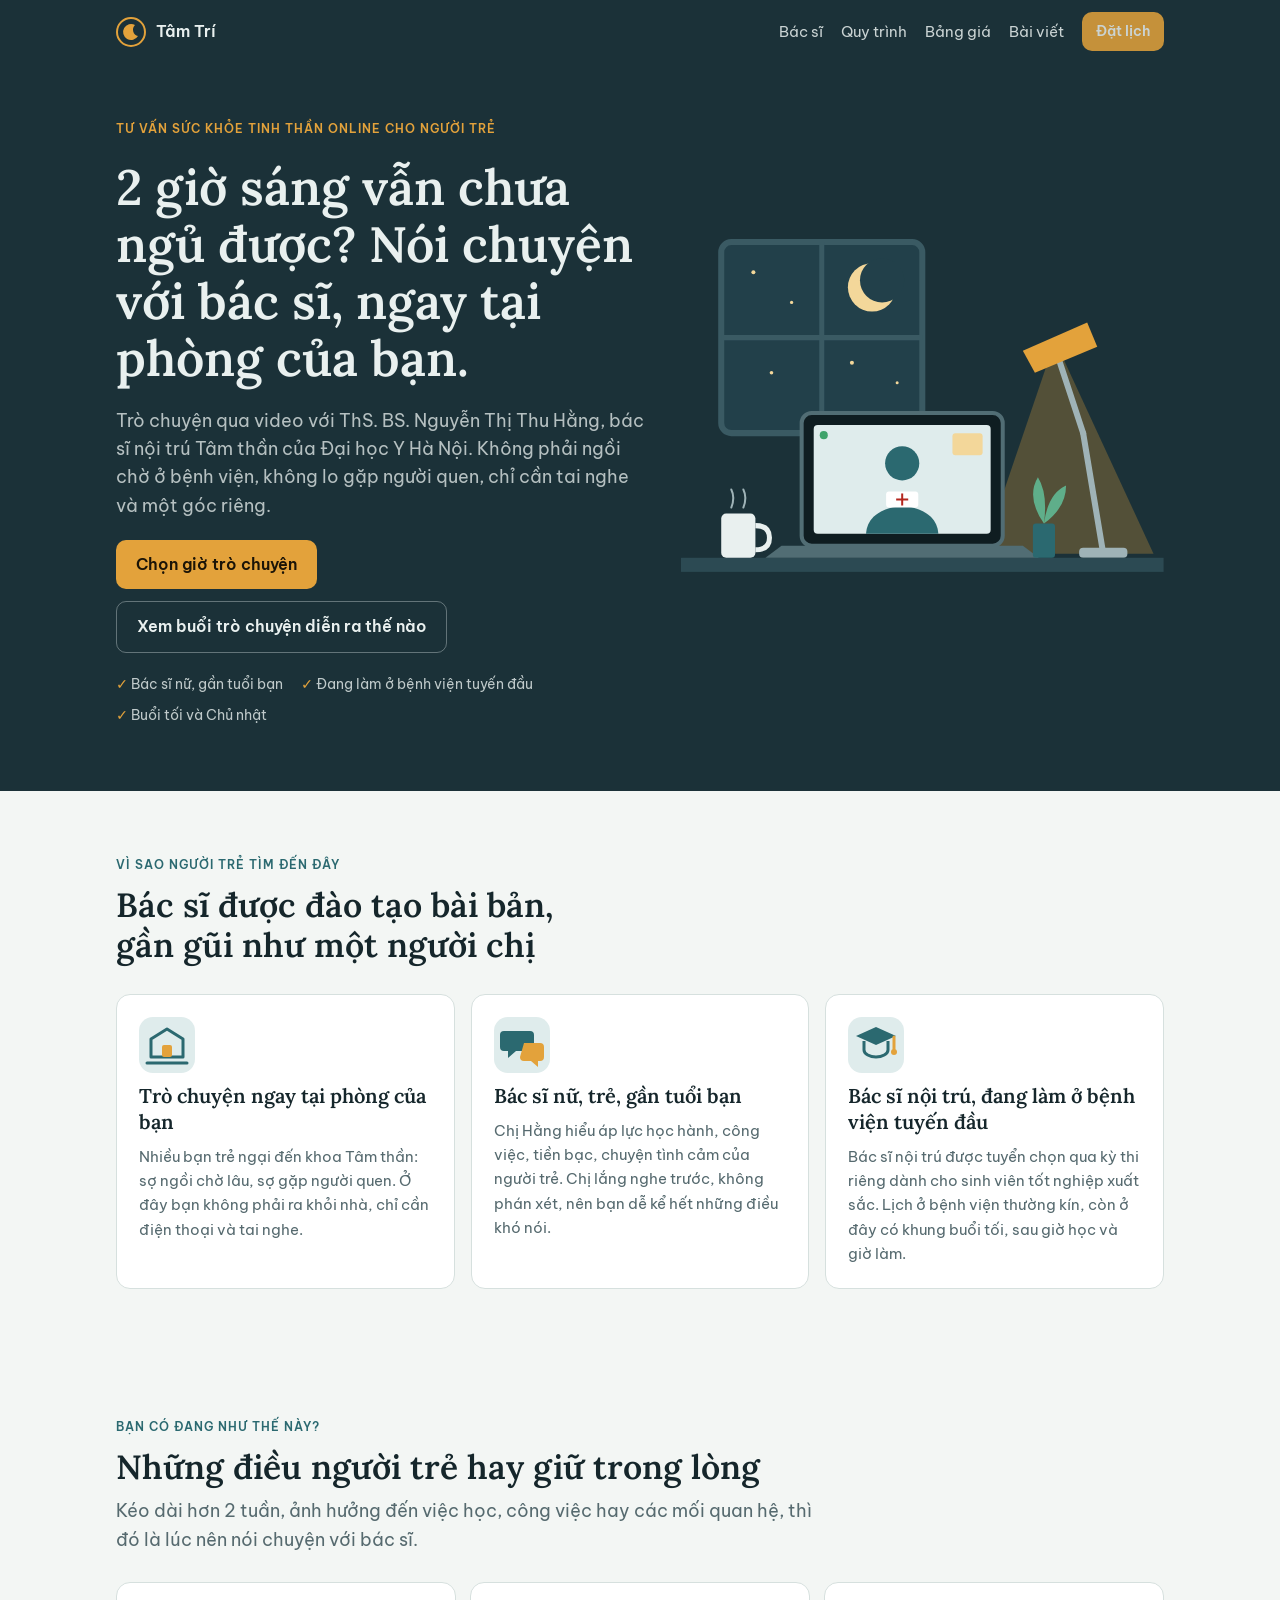
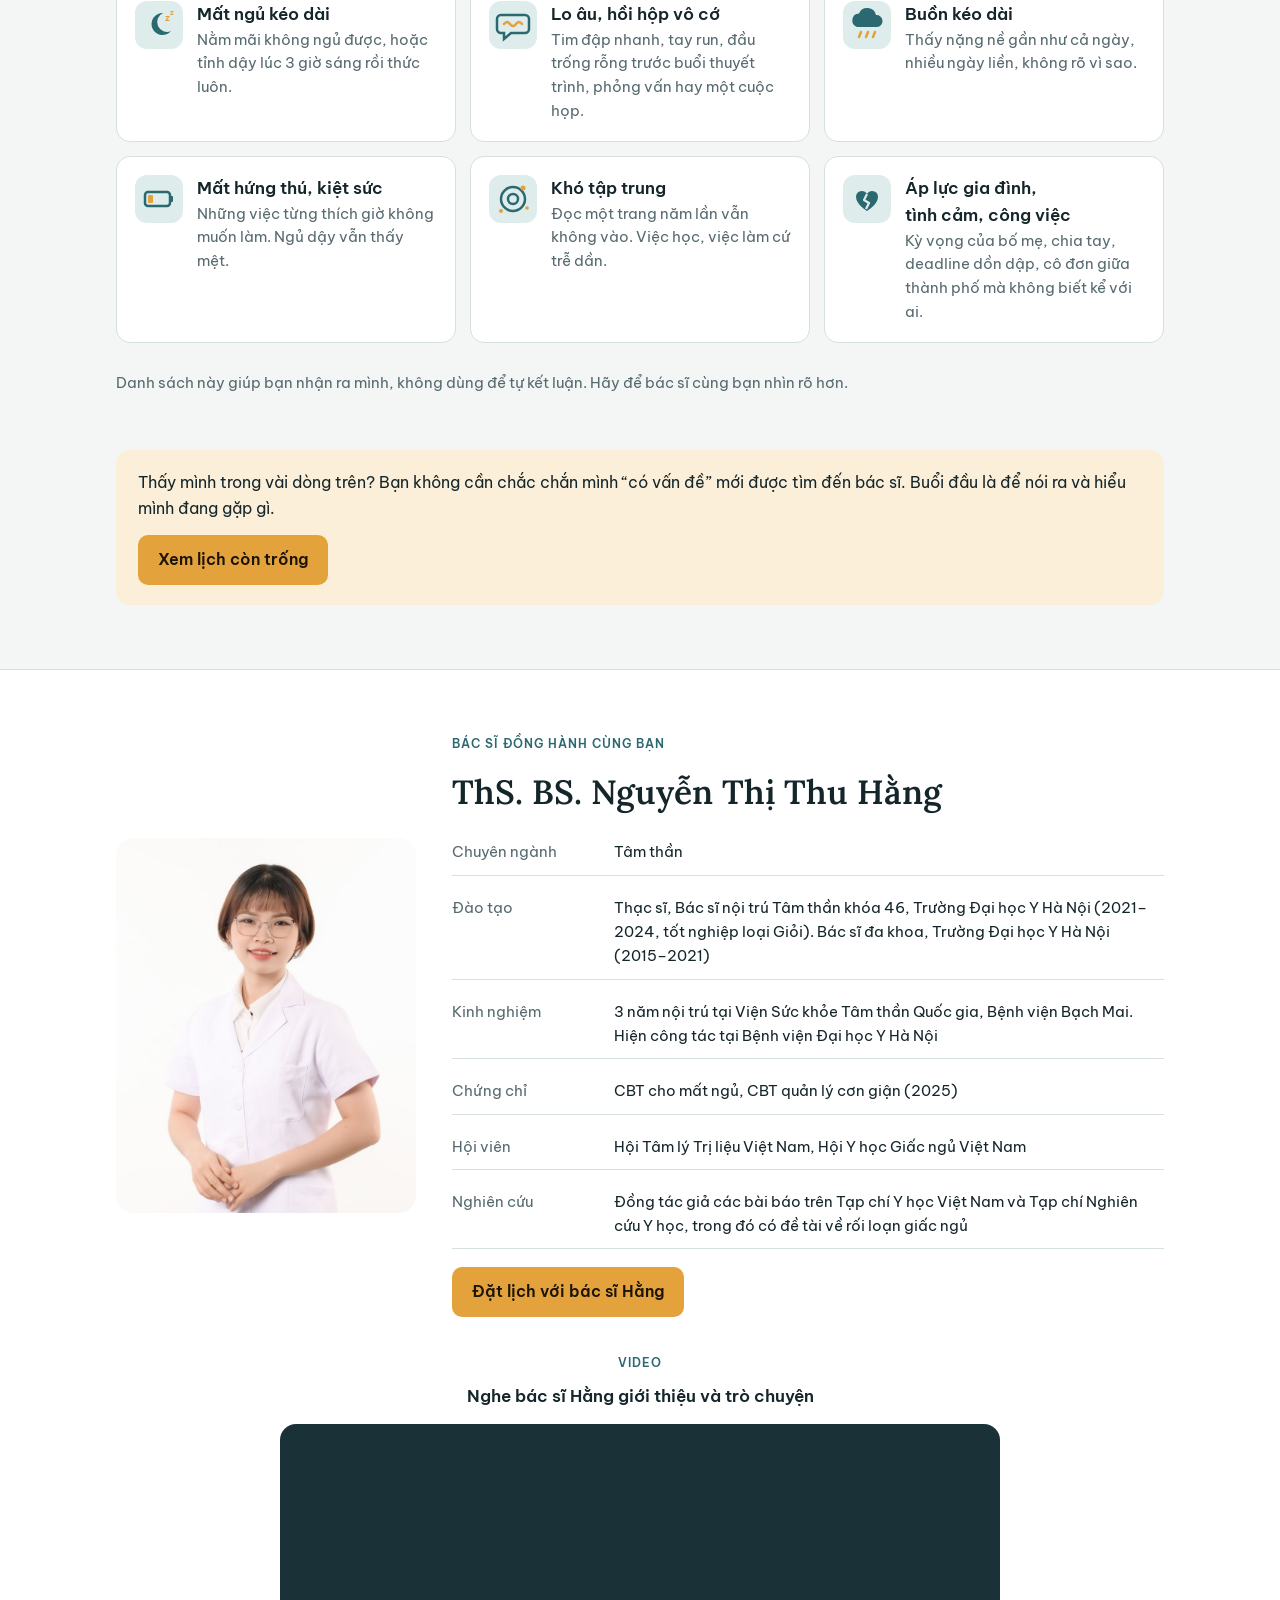
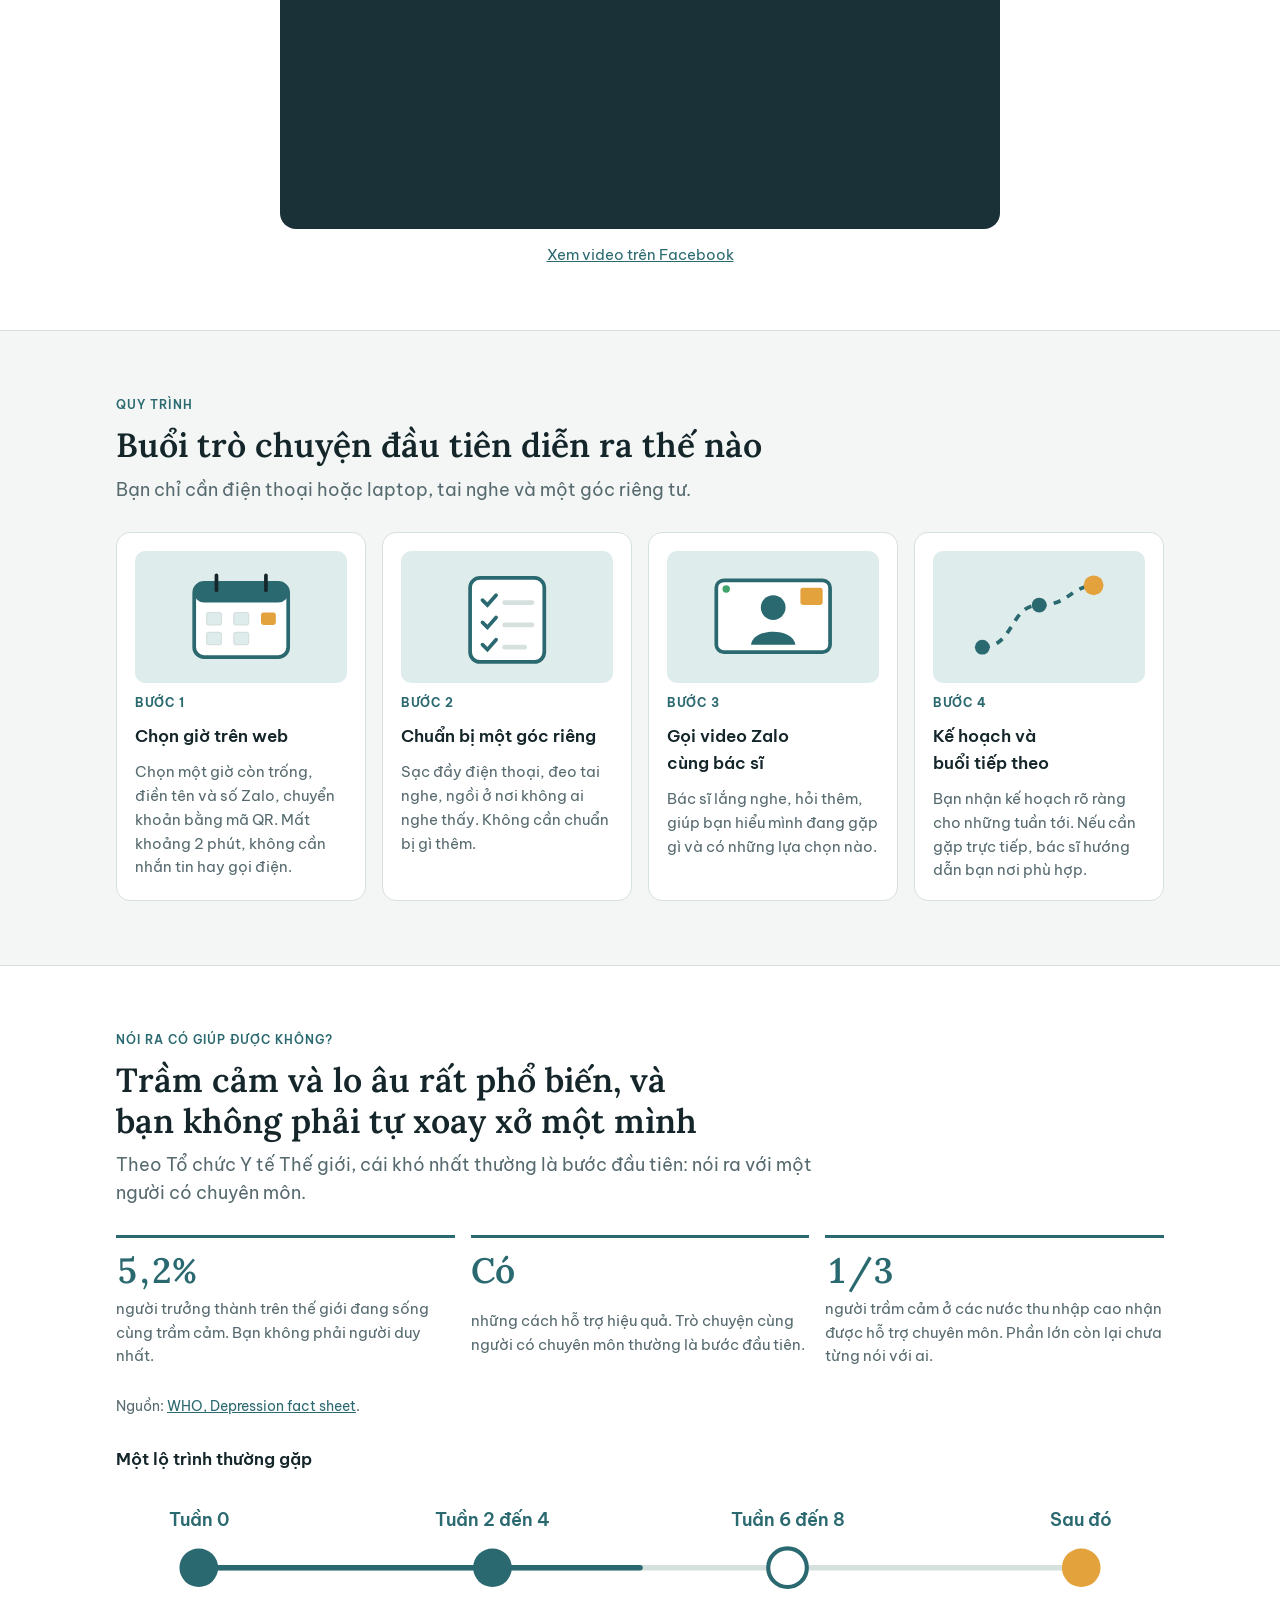
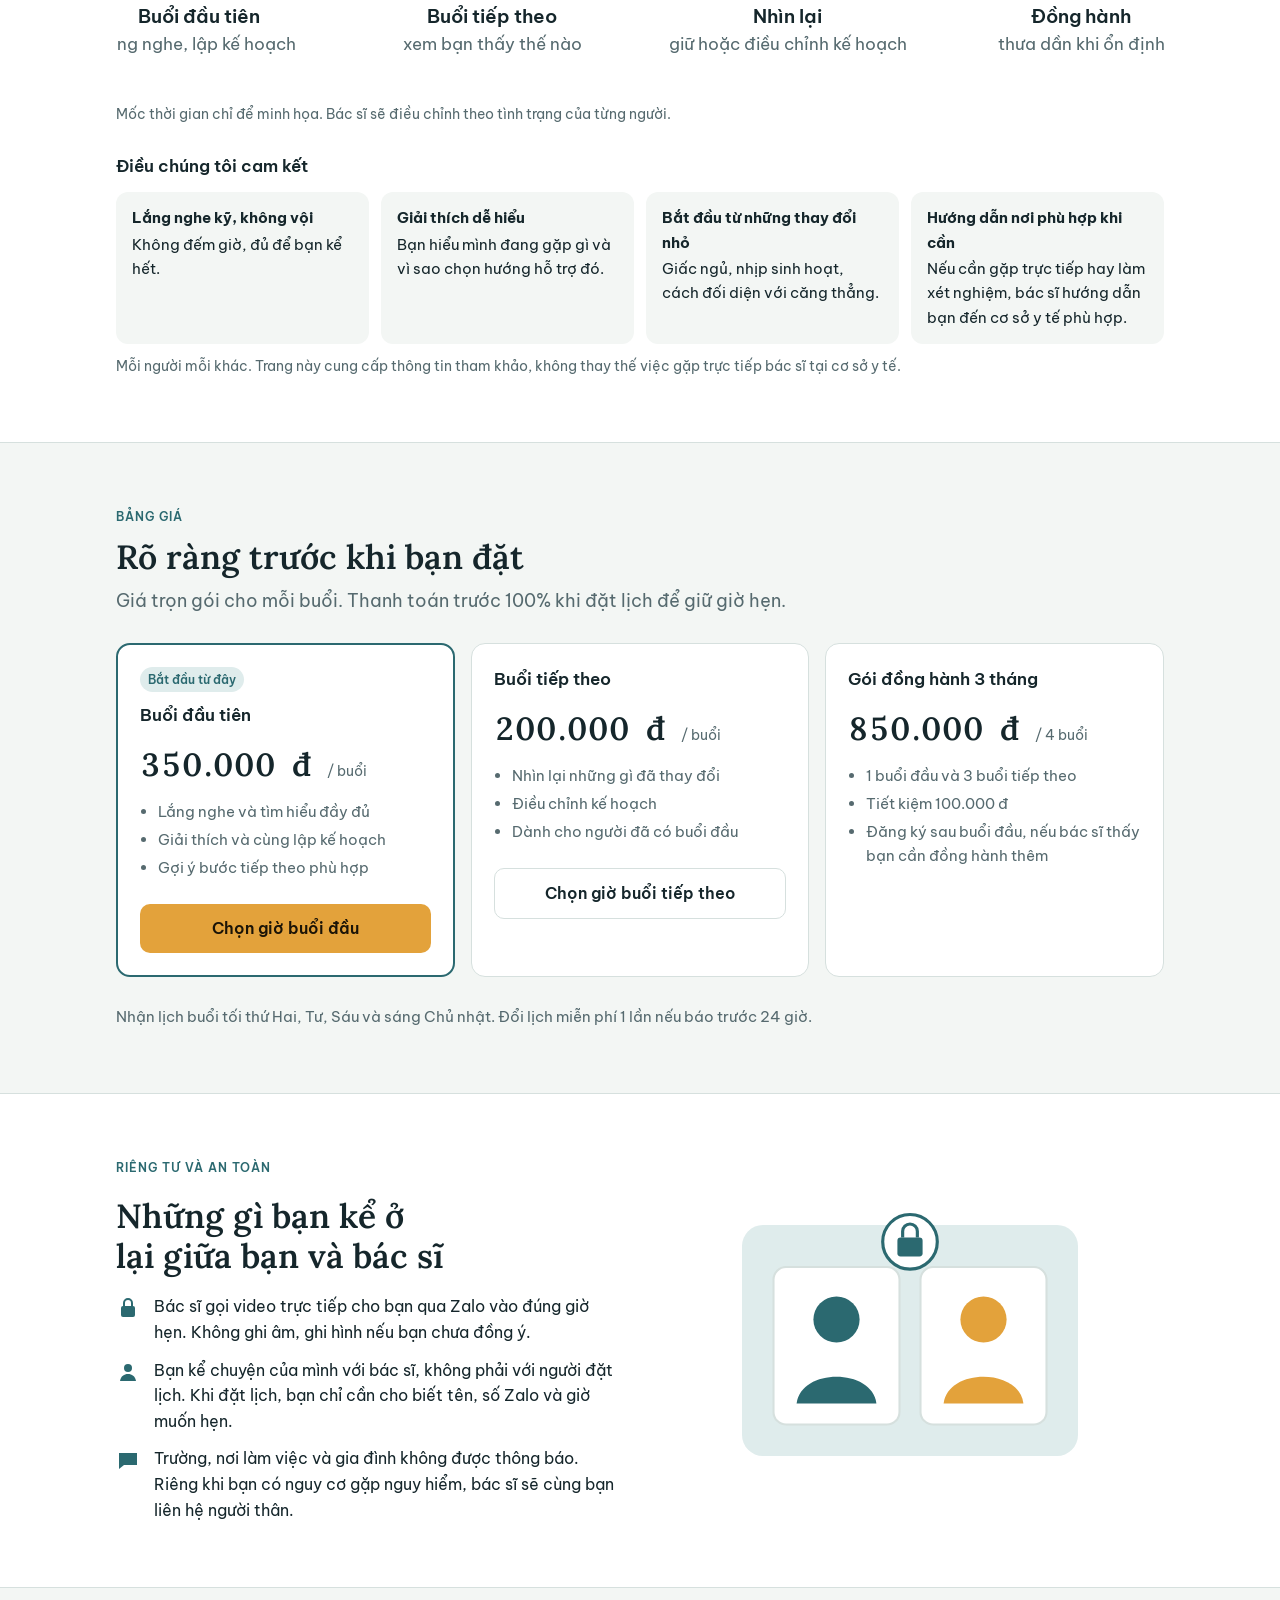
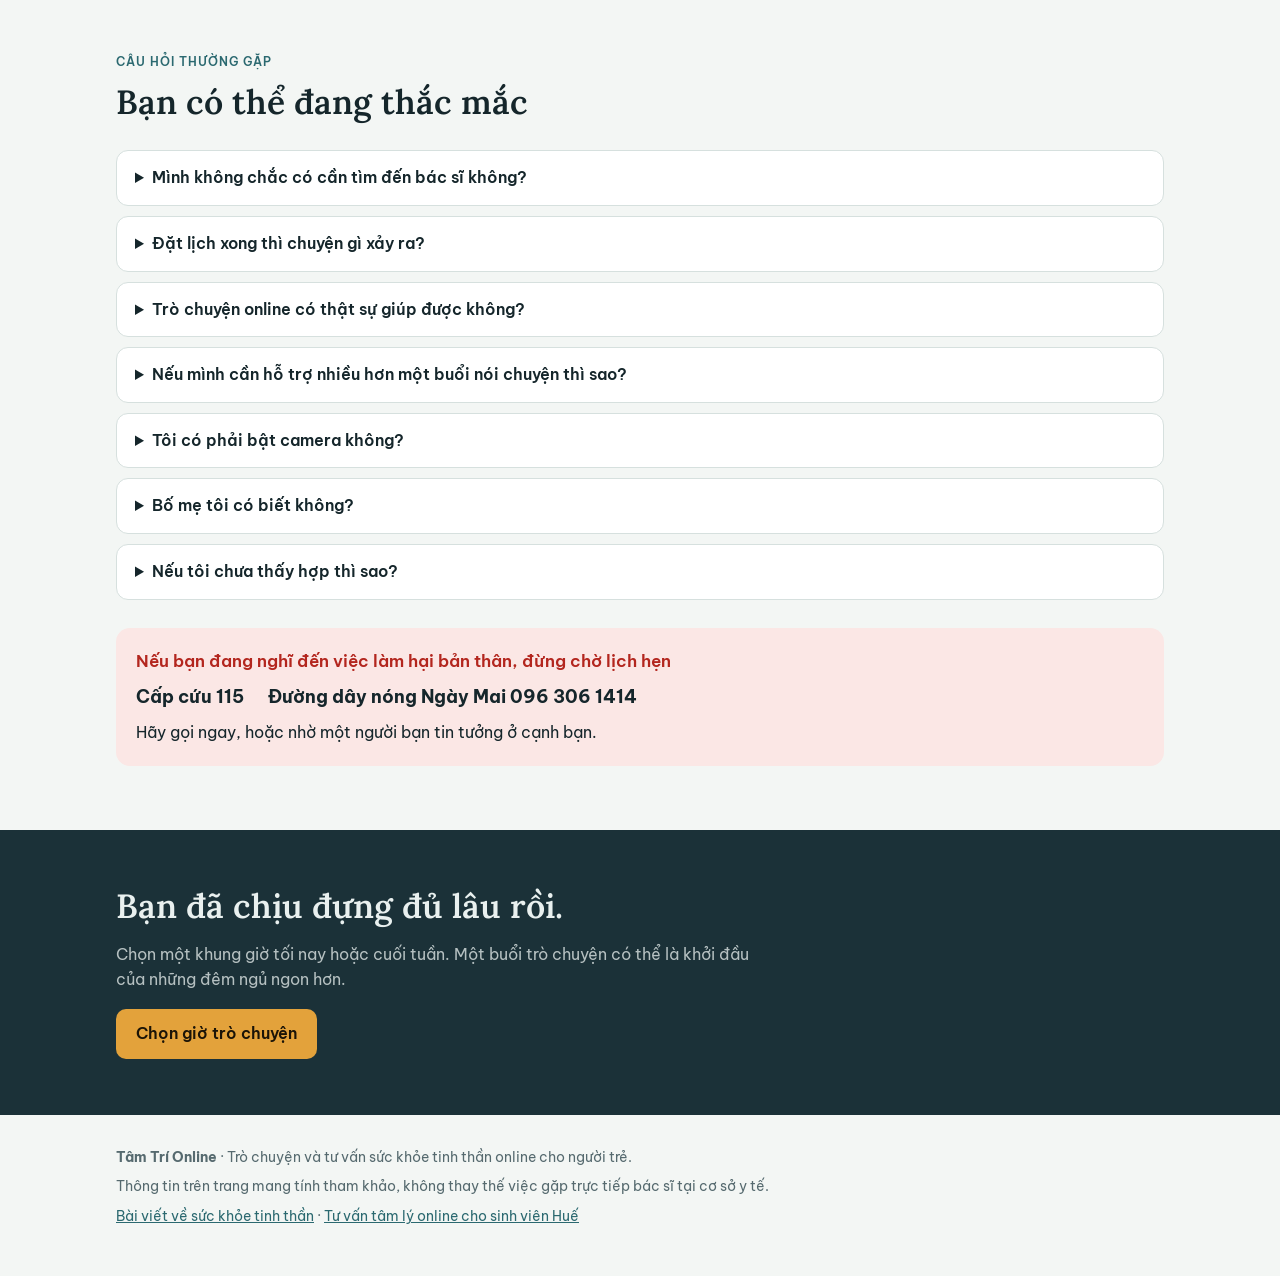
==== index.html @ 8355622d "Đổi tên miền chính sang tamtri.vn Co-Authored-By: Claude Opus 5.5 <noreply@anthropic.com> Claude-Ses" ====
<!doctype html>
<html lang="vi">
<head>
<meta charset="utf-8">
<meta name="viewport" content="width=device-width, initial-scale=1, viewport-fit=cover">
<title>Tâm Trí Online | Tư vấn tâm lý online cùng bác sĩ cho người trẻ</title>
<meta name="description" content="Trò chuyện, nghe tư vấn về sức khỏe tinh thần qua video Zalo cùng ThS. BS. Nguyễn Thị Thu Hằng, bác sĩ nội trú Tâm thần Đại học Y Hà Nội. Riêng tư, tại nhà, dành cho người trẻ.">
<meta property="og:type" content="website">
<meta property="og:title" content="Tâm Trí Online | Trò chuyện cùng bác sĩ về sức khỏe tinh thần">
<meta property="og:description" content="Trò chuyện, nghe tư vấn về sức khỏe tinh thần qua video Zalo cùng ThS. BS. Nguyễn Thị Thu Hằng, bác sĩ nội trú Tâm thần Đại học Y Hà Nội. Riêng tư, tại nhà, dành cho người trẻ.">
<meta property="og:image" content="https://tamtri.vn/bac-si-thu-hang.jpg">
<meta property="og:url" content="https://tamtri.vn/">
<link rel="canonical" href="https://tamtri.vn/">
<meta property="og:locale" content="vi_VN">
<link rel="icon" href="favicon.svg" type="image/svg+xml">
<style>[hidden]{display:none!important} body{margin:0} img{max-width:100%} :root{padding-top:env(safe-area-inset-top,0px);padding-bottom:env(safe-area-inset-bottom,0px)}</style>
<link rel="stylesheet" href="https://fonts.googleapis.com/css2?family=Be+Vietnam+Pro:wght@400;500;600;700&family=Lora:ital,wght@0,500;0,600;1,500&display=swap">
<style>
/* Layout: trang dọc kể chuyện từ "2 giờ sáng vẫn chưa ngủ" đến "buổi trò chuyện đầu tiên"; mỗi phần một nhịp, nút đặt lịch lặp lại ở đầu và cuối */
:root {
  --paper: #f3f6f4;
  --surface: #ffffff;
  --ink: #15262b;
  --muted: #566a6f;
  --line: #d6e0de;
  --teal: #2b6970;
  --teal-soft: #dfecec;
  --lamp: #e3a23b;
  --lamp-soft: #fbefd9;
  --night: #1b3138;
  --night-ink: #e9f0ef;
  --danger: #b3261e;
  --danger-soft: #fbe7e5;
  --font-display: "Lora", Georgia, serif;
  --font-body: "Be Vietnam Pro", system-ui, -apple-system, "Segoe UI", sans-serif;
}
@media (prefers-color-scheme: dark) {
  :root:not([data-theme="light"]) {
    --paper: #0f1a1d; --ink: #e5eded; --muted: #9db0b1; --line: #29393c;
    --teal: #74b8be; --teal-soft: #1c3336; --lamp: #f0b85a; --lamp-soft: #3a2e17;
    --night: #0b1416; --night-ink: #e5eded; --danger: #f08a80; --danger-soft: #3b1f1d;
    --surface: #162427; color-scheme: dark;
  }
}
:root[data-theme="dark"] {
  --paper: #0f1a1d; --surface: #162427; --ink: #e5eded; --muted: #9db0b1; --line: #29393c;
  --teal: #74b8be; --teal-soft: #1c3336; --lamp: #f0b85a; --lamp-soft: #3a2e17;
  --night: #0b1416; --night-ink: #e5eded; --danger: #f08a80; --danger-soft: #3b1f1d;
  color-scheme: dark;
}
* { box-sizing: border-box; }
body { background: var(--paper); color: var(--ink); font-family: var(--font-body); font-size: 16px; line-height: 1.6; }
body::before { content: ""; position: fixed; inset: 0 0 auto; height: env(safe-area-inset-top, 0px); z-index: 10; background: var(--night); }
.wrap { max-width: 1080px; margin: 0 auto; padding-left: max(16px, env(safe-area-inset-left, 0px)); padding-right: max(16px, env(safe-area-inset-right, 0px)); }
h1, h2, h3 { margin: 0; text-wrap: balance; }
h1 { font-family: var(--font-display); font-weight: 600; font-size: clamp(2rem, 5vw, 3.1rem); line-height: 1.15; }
h2 { font-family: var(--font-display); font-weight: 600; font-size: clamp(1.5rem, 3.4vw, 2.1rem); line-height: 1.2; }
h3 { font-size: 1.05rem; font-weight: 600; }
p { margin: 0; }
.lead { font-size: 1.1rem; color: var(--muted); max-width: 60ch; }
.eyebrow { font-size: 0.78rem; font-weight: 600; letter-spacing: 0.08em; text-transform: uppercase; color: var(--teal); }
.ph { background: var(--lamp-soft); color: var(--ink); padding: 0 5px; border-radius: 4px; border: 1px dashed var(--lamp); }
.num { font-variant-numeric: tabular-nums; }
a { color: var(--teal); }
:focus-visible { outline: 2px solid var(--lamp); outline-offset: 3px; }

.demo { background: var(--lamp-soft); font-size: 0.82rem; }
.demo .wrap { padding-block: 6px; }

.nav { background: var(--night); color: var(--night-ink); position: sticky; top: env(safe-area-inset-top, 0px); z-index: 5; }
.nav .wrap { display: flex; align-items: center; justify-content: space-between; gap: 12px; padding-block: 12px; }
.brand { display: flex; align-items: center; gap: 10px; font-weight: 600; }
.brand svg { flex: none; }
.nav-links { display: flex; gap: 18px; align-items: center; font-size: 0.92rem; }
.nav-links a { color: var(--night-ink); text-decoration: none; opacity: 0.85; }
@media (max-width: 760px) { .nav-links .hide-sm { display: none; } }

.btn { display: inline-flex; align-items: center; gap: 8px; background: var(--lamp); color: #1b1407; font-weight: 600; text-decoration: none; padding: 12px 20px; border-radius: 10px; border: 0; font-size: 1rem; }
.btn.small { padding: 8px 14px; font-size: 0.9rem; }
.nudge { margin-top: 28px; padding: 20px 22px; border-radius: 14px; background: var(--lamp-soft); display: grid; gap: 14px; justify-items: start; }
.nudge p { margin: 0; color: var(--ink); }
.next-slot { margin: 0; font-weight: 600; color: var(--teal); }
.price .btn { margin-top: 14px; justify-content: center; width: 100%; }
.stickybar { position: fixed; left: 0; right: 0; bottom: 0; z-index: 30; display: none; align-items: center; justify-content: space-between; gap: 12px; padding: 10px max(16px, env(safe-area-inset-left)) calc(10px + env(safe-area-inset-bottom)); background: var(--night); color: var(--night-ink); box-shadow: 0 -4px 16px rgb(0 0 0 / .18); }
.stickybar div { display: grid; font-size: .85rem; line-height: 1.3; min-width: 0; }
.stickybar b { font-size: .95rem; }
@media (max-width: 760px) { .stickybar.show { display: flex; } }
.btn.line { background: transparent; color: var(--ink); border: 1px solid var(--line); }
.btn:hover { filter: brightness(1.05); }

.hero { background: var(--night); color: var(--night-ink); overflow: hidden; }
.hero .wrap { display: grid; grid-template-columns: 1.05fr 0.95fr; gap: 32px; align-items: center; padding-block: 56px 64px; }
.hero .lead { color: color-mix(in srgb, var(--night-ink) 75%, transparent); }
.hero .eyebrow { color: var(--lamp); }
.hero-copy { display: grid; gap: 20px; min-width: 0; }
.hero-meta { display: flex; flex-wrap: wrap; gap: 8px 18px; font-size: 0.9rem; color: color-mix(in srgb, var(--night-ink) 80%, transparent); }
.hero-meta span::before { content: "✓ "; color: var(--lamp); }
.hero-art { min-width: 0; }
.hero-art svg { width: 100%; height: auto; display: block; }
@media (max-width: 820px) { .hero .wrap { grid-template-columns: 1fr; padding-block: 36px 40px; } .hero-art { max-width: 440px; } }


.why { display: grid; grid-template-columns: repeat(3, 1fr); gap: 16px; }
@media (max-width: 820px) { .why { grid-template-columns: 1fr; } }
.why-card { background: var(--surface); border: 1px solid var(--line); border-radius: 14px; padding: 22px; display: grid; gap: 10px; align-content: start; }
.why-card svg { width: 56px; height: 56px; }
.why-card p { color: var(--muted); font-size: 0.95rem; }
.why-card .k { font-family: var(--font-display); font-size: 1.25rem; font-weight: 600; line-height: 1.3; }
section.block { padding-block: 64px; }
section.block > .wrap { display: grid; gap: 28px; }
.head { display: grid; gap: 10px; max-width: 720px; }

.signs { display: grid; grid-template-columns: repeat(auto-fit, minmax(290px, 1fr)); gap: 14px; }
.sign { background: var(--surface); border: 1px solid var(--line); border-radius: 14px; padding: 18px; display: grid; grid-template-columns: 48px 1fr; gap: 14px; align-items: start; }
.sign p { color: var(--muted); font-size: 0.93rem; }
.sign svg { width: 48px; height: 48px; }
.note { font-size: 0.92rem; color: var(--muted); }

.doctor { display: grid; grid-template-columns: 300px 1fr; gap: 36px; align-items: center; }
@media (max-width: 760px) { .doctor { grid-template-columns: 1fr; } }
.portrait { background: var(--teal-soft); border-radius: 18px; aspect-ratio: 4 / 5; max-width: 100%; overflow: hidden; }
.portrait svg { width: 86%; height: auto; }
.portrait .tag { position: absolute; top: 14px; left: 14px; font-size: 0.75rem; background: var(--surface); padding: 4px 8px; border-radius: 6px; color: var(--muted); }
.intro-video { display: grid; gap: 14px; justify-items: center; text-align: center; margin-top: 8px; }
.intro-video .head { justify-items: center; }
.reel { width: 100%; max-width: 720px; aspect-ratio: 16 / 9; border-radius: 16px; overflow: hidden; background: var(--night); }
.reel iframe { width: 100%; height: 100%; border: 0; display: block; }
.creds { display: grid; gap: 10px; margin: 0; padding: 0; list-style: none; }
.creds li { display: grid; grid-template-columns: 150px 1fr; gap: 12px; padding-block: 10px; border-bottom: 1px solid var(--line); font-size: 0.95rem; }
.creds li span:first-child { color: var(--muted); }
@media (max-width: 480px) { .creds li { grid-template-columns: 1fr; gap: 2px; } }
blockquote { margin: 0; font-family: var(--font-display); font-style: italic; font-size: 1.2rem; line-height: 1.5; border-left: 3px solid var(--lamp); padding-left: 16px; }

.steps { display: grid; grid-template-columns: repeat(4, 1fr); gap: 16px; counter-reset: s; }
@media (max-width: 900px) { .steps { grid-template-columns: repeat(2, 1fr); } }
@media (max-width: 520px) { .steps { grid-template-columns: 1fr; } }
.step { background: var(--surface); border: 1px solid var(--line); border-radius: 14px; padding: 18px; display: grid; gap: 10px; align-content: start; }
.step .art { background: var(--teal-soft); border-radius: 10px; aspect-ratio: 16 / 10; display: grid; place-items: center; }
.step .art svg { width: 70%; height: auto; }
.step .n { font-size: 0.78rem; font-weight: 700; color: var(--teal); letter-spacing: 0.06em; }
.step p { color: var(--muted); font-size: 0.93rem; }

.evidence { background: var(--surface); border-block: 1px solid var(--line); }
.stats { display: grid; grid-template-columns: repeat(3, 1fr); gap: 16px; }
@media (max-width: 760px) { .stats { grid-template-columns: 1fr; } }
.stat { border-top: 3px solid var(--teal); padding-top: 14px; display: grid; gap: 6px; }
.stat b { font-family: var(--font-display); font-size: 2.2rem; font-weight: 600; line-height: 1.1; color: var(--teal); }
.stat p { color: var(--muted); font-size: 0.93rem; }
.journey { overflow-x: auto; }
.journey svg { min-width: 640px; width: 100%; height: auto; display: block; }
.promise { display: grid; grid-template-columns: repeat(auto-fit, minmax(220px, 1fr)); gap: 12px; margin: 0; padding: 0; list-style: none; }
.promise li { background: var(--paper); border-radius: 12px; padding: 14px 16px; font-size: 0.95rem; }
.promise li b { display: block; margin-bottom: 2px; }
.disclaimer { font-size: 0.85rem; color: var(--muted); }

.prices { display: grid; grid-template-columns: repeat(3, 1fr); gap: 16px; }
@media (max-width: 820px) { .prices { grid-template-columns: 1fr; } }
.price { background: var(--surface); border: 1px solid var(--line); border-radius: 14px; padding: 22px; display: grid; gap: 10px; align-content: start; }
.price.main { border: 2px solid var(--teal); }
.price .amt { font-family: var(--font-display); font-size: 2rem; font-weight: 600; font-variant-numeric: tabular-nums; }
.price .amt small { font-family: var(--font-body); font-size: 0.9rem; color: var(--muted); font-weight: 400; }
.price ul { margin: 0; padding-left: 18px; color: var(--muted); font-size: 0.93rem; display: grid; gap: 4px; }
.badge { justify-self: start; font-size: 0.75rem; font-weight: 600; background: var(--teal-soft); color: var(--teal); padding: 3px 8px; border-radius: 999px; }

.privacy { display: grid; grid-template-columns: 1fr 1fr; gap: 32px; align-items: center; }
@media (max-width: 760px) { .privacy { grid-template-columns: 1fr; } }
.privacy ul { margin: 0; padding: 0; list-style: none; display: grid; gap: 12px; }
.privacy li { display: grid; grid-template-columns: 28px 1fr; gap: 10px; }
.privacy li svg { width: 24px; height: 24px; margin-top: 2px; }
.privacy .art svg { width: 100%; max-width: 420px; height: auto; display: block; margin-inline: auto; }

details { background: var(--surface); border: 1px solid var(--line); border-radius: 12px; padding: 14px 18px; }
details + details { margin-top: 10px; }
summary { cursor: pointer; font-weight: 600; }
details p { margin-top: 8px; color: var(--muted); }

.sos { background: var(--danger-soft); border-radius: 14px; padding: 20px; display: grid; gap: 8px; }
.sos h3 { color: var(--danger); }
.sos .lines { display: flex; flex-wrap: wrap; gap: 8px 24px; font-size: 1.15rem; font-weight: 700; font-variant-numeric: tabular-nums; }
.sos .lines span { user-select: all; }

.cta { background: var(--night); color: var(--night-ink); }
.cta .wrap { padding-block: 56px; display: grid; gap: 16px; justify-items: start; }
.cta p { color: color-mix(in srgb, var(--night-ink) 75%, transparent); max-width: 60ch; }

footer { padding-block: 32px 48px; font-size: 0.85rem; color: var(--muted); }
footer .wrap { display: grid; gap: 8px; }
@media (prefers-reduced-motion: no-preference) {
  .glow { animation: glow 5s ease-in-out infinite; transform-origin: center; }
  @keyframes glow { 50% { opacity: 0.55; } }
}
.copy { border: 1px solid var(--line); background: var(--paper); color: var(--ink); border-radius: 8px; padding: 8px 14px; font: inherit; font-size: 0.9rem; cursor: pointer; }
</style>

</head>
<body>
<nav class="nav" aria-label="Điều hướng">
  <div class="wrap">
    <div class="brand">
      <svg width="30" height="30" viewBox="0 0 30 30" aria-hidden="true"><circle cx="15" cy="15" r="14" fill="none" stroke="var(--lamp)" stroke-width="2"/><path d="M19 8a8 8 0 1 0 3 11 6.5 6.5 0 0 1-3-11z" fill="var(--lamp)"/></svg>
      Tâm Trí
    </div>
    <div class="nav-links">
      <a class="hide-sm" href="#bac-si">Bác sĩ</a>
      <a class="hide-sm" href="#quy-trinh">Quy trình</a>
      <a class="hide-sm" href="#bang-gia">Bảng giá</a>
      <a href="bai-viet/">Bài viết</a>
      <a class="btn small" href="dat-lich/">Đặt lịch</a>
    </div>
  </div>
</nav>

<header class="hero">
  <div class="wrap">
    <div class="hero-copy">
      <span class="eyebrow">Tư vấn sức khỏe tinh thần online cho người trẻ</span>
      <h1>2 giờ sáng vẫn chưa ngủ được? Nói chuyện với bác sĩ, ngay tại phòng của bạn.</h1>
      <p class="lead">Trò chuyện qua video với ThS. BS. Nguyễn Thị Thu Hằng, bác sĩ nội trú Tâm thần của Đại học Y Hà Nội. Không phải ngồi chờ ở bệnh viện, không lo gặp người quen, chỉ cần tai nghe và một góc riêng.</p>
      <div style="display:flex;flex-wrap:wrap;gap:12px">
        <a class="btn" href="dat-lich/">Chọn giờ trò chuyện</a>
        <a class="btn line" href="#quy-trinh" style="color:var(--night-ink);border-color:color-mix(in srgb,var(--night-ink) 35%,transparent)">Xem buổi trò chuyện diễn ra thế nào</a>
      </div>
      <div class="hero-meta"><span>Bác sĩ nữ, gần tuổi bạn</span><span>Đang làm ở bệnh viện tuyến đầu</span><span>Buổi tối và Chủ nhật</span></div>
    </div>
    <div class="hero-art" aria-hidden="true">
      <svg viewBox="0 0 480 400">
        <rect x="40" y="20" width="200" height="190" rx="10" fill="#22404a"/>
        <rect x="40" y="20" width="200" height="190" rx="10" fill="none" stroke="#3a5a63" stroke-width="6"/>
        <line x1="140" y1="20" x2="140" y2="210" stroke="#3a5a63" stroke-width="5"/>
        <line x1="40" y1="115" x2="240" y2="115" stroke="#3a5a63" stroke-width="5"/>
        <circle cx="190" cy="65" r="24" fill="#f3d79a"/><circle cx="200" cy="58" r="22" fill="#22404a"/>
        <circle cx="72" cy="50" r="2" fill="#f3d79a"/><circle cx="110" cy="80" r="1.6" fill="#f3d79a"/><circle cx="90" cy="150" r="1.8" fill="#f3d79a"/><circle cx="215" cy="160" r="1.5" fill="#f3d79a"/><circle cx="170" cy="140" r="2" fill="#f3d79a"/>
        <polygon class="glow" points="372,118 300,330 470,330" fill="#e3a23b" opacity="0.28"/>
        <line x1="420" y1="330" x2="400" y2="210" stroke="#9fb3b7" stroke-width="6" stroke-linecap="round"/>
        <line x1="400" y1="210" x2="372" y2="125" stroke="#9fb3b7" stroke-width="6" stroke-linecap="round"/>
        <path d="M340 128 L404 100 L414 124 L352 150 Z" fill="#e3a23b"/>
        <rect x="396" y="324" width="48" height="10" rx="4" fill="#9fb3b7"/>
        <rect x="0" y="334" width="480" height="14" fill="#2c4a53"/>
        <rect x="120" y="190" width="200" height="132" rx="10" fill="#0f1d21" stroke="#516d74" stroke-width="4"/>
        <rect x="132" y="202" width="176" height="108" rx="4" fill="#dfecec"/>
        <circle cx="220" cy="240" r="17" fill="#2b6970"/>
        <path d="M184 310 C186 274 254 274 256 310 Z" fill="#2b6970"/>
        <rect x="204" y="268" width="32" height="16" rx="3" fill="#ffffff"/>
        <line x1="220" y1="270" x2="220" y2="282" stroke="#b3261e" stroke-width="2"/><line x1="214" y1="276" x2="226" y2="276" stroke="#b3261e" stroke-width="2"/>
        <rect x="270" y="210" width="30" height="22" rx="3" fill="#f3d79a"/>
        <circle cx="142" cy="212" r="4" fill="#3fa36b"/>
        <path d="M100 322 L340 322 L356 334 L84 334 Z" fill="#516d74"/>
        <rect x="40" y="290" width="34" height="44" rx="5" fill="#e9f0ef"/><path d="M74 302 q14 0 14 12 q0 12 -14 12" fill="none" stroke="#e9f0ef" stroke-width="5"/>
        <path d="M50 284 q4 -10 0 -18 M62 284 q4 -10 0 -18" stroke="#9fb3b7" stroke-width="2" fill="none" stroke-linecap="round"/>
        <rect x="350" y="300" width="22" height="34" rx="3" fill="#2b6970"/><path d="M361 300 q-18 -26 -6 -46 q10 16 6 46 q4 -30 22 -38 q0 22 -22 38" fill="#5fae8a"/>
      </svg>
    </div>
  </div>
</header>

<section class="block" id="vi-sao">
  <div class="wrap">
    <div class="head">
      <span class="eyebrow">Vì sao người trẻ tìm đến đây</span>
      <h2>Bác sĩ được đào tạo bài bản, gần gũi như một người chị</h2>
    </div>
    <div class="why">
      <div class="why-card"><svg viewBox="0 0 56 56" aria-hidden="true"><rect width="56" height="56" rx="14" fill="var(--teal-soft)"/><path d="M12 40V22l16-10 16 10v18z" fill="none" stroke="var(--teal)" stroke-width="3" stroke-linejoin="round"/><rect x="23" y="28" width="10" height="12" rx="2" fill="var(--lamp)"/><path d="M8 46h40" stroke="var(--teal)" stroke-width="3" stroke-linecap="round"/></svg><div class="k">Trò chuyện ngay tại phòng của bạn</div><p>Nhiều bạn trẻ ngại đến khoa Tâm thần: sợ ngồi chờ lâu, sợ gặp người quen. Ở đây bạn không phải ra khỏi nhà, chỉ cần điện thoại và tai nghe.</p></div>
      <div class="why-card"><svg viewBox="0 0 56 56" aria-hidden="true"><rect width="56" height="56" rx="14" fill="var(--teal-soft)"/><path d="M10 14h26a4 4 0 0 1 4 4v12a4 4 0 0 1-4 4H22l-8 7v-7h-4a4 4 0 0 1-4-4V18a4 4 0 0 1 4-4z" fill="var(--teal)"/><path d="M30 26h16a4 4 0 0 1 4 4v10a4 4 0 0 1-4 4h-2v6l-7-6h-7a4 4 0 0 1-4-4z" fill="var(--lamp)"/></svg><div class="k">Bác sĩ nữ, trẻ, gần tuổi bạn</div><p>Chị Hằng hiểu áp lực học hành, công việc, tiền bạc, chuyện tình cảm của người trẻ. Chị lắng nghe trước, không phán xét, nên bạn dễ kể hết những điều khó nói.</p></div>
      <div class="why-card"><svg viewBox="0 0 56 56" aria-hidden="true"><rect width="56" height="56" rx="14" fill="var(--teal-soft)"/><path d="M28 10l20 9-20 9-20-9z" fill="var(--teal)"/><path d="M16 24v9c0 4 6 7 12 7s12-3 12-7v-9" fill="none" stroke="var(--teal)" stroke-width="3"/><path d="M46 20v12" stroke="var(--lamp)" stroke-width="3" stroke-linecap="round"/><circle cx="46" cy="35" r="3" fill="var(--lamp)"/></svg><div class="k">Bác sĩ nội trú, đang làm ở bệnh viện tuyến đầu</div><p>Bác sĩ nội trú được tuyển chọn qua kỳ thi riêng dành cho sinh viên tốt nghiệp xuất sắc. Lịch ở bệnh viện thường kín, còn ở đây có khung buổi tối, sau giờ học và giờ làm.</p></div>
    </div>
  </div>
</section>

<section class="block" id="dau-hieu">
  <div class="wrap">
    <div class="head">
      <span class="eyebrow">Bạn có đang như thế này?</span>
      <h2>Những điều người trẻ hay giữ trong lòng</h2>
      <p class="lead">Kéo dài hơn 2 tuần, ảnh hưởng đến việc học, công việc hay các mối quan hệ, thì đó là lúc nên nói chuyện với bác sĩ.</p>
    </div>
    <div class="signs">
      <div class="sign"><svg viewBox="0 0 48 48" aria-hidden="true"><rect width="48" height="48" rx="12" fill="var(--teal-soft)"/><path d="M28 12a11 11 0 1 0 8 18 9 9 0 0 1-8-18z" fill="var(--teal)"/><text x="30" y="20" font-size="9" font-weight="700" fill="var(--lamp)">z</text><text x="35" y="14" font-size="7" font-weight="700" fill="var(--lamp)">z</text></svg><div><h3>Mất ngủ kéo dài</h3><p>Nằm mãi không ngủ được, hoặc tỉnh dậy lúc 3 giờ sáng rồi thức luôn.</p></div></div>
      <div class="sign"><svg viewBox="0 0 48 48" aria-hidden="true"><rect width="48" height="48" rx="12" fill="var(--teal-soft)"/><path d="M12 14h24a4 4 0 0 1 4 4v10a4 4 0 0 1-4 4H22l-7 6v-6h-3a4 4 0 0 1-4-4V18a4 4 0 0 1 4-4z" fill="none" stroke="var(--teal)" stroke-width="2.5"/><path d="M15 23q3-4 6 0t6 0t6 0" fill="none" stroke="var(--lamp)" stroke-width="2.5" stroke-linecap="round"/></svg><div><h3>Lo âu, hồi hộp vô cớ</h3><p>Tim đập nhanh, tay run, đầu trống rỗng trước buổi thuyết trình, phỏng vấn hay một cuộc họp.</p></div></div>
      <div class="sign"><svg viewBox="0 0 48 48" aria-hidden="true"><rect width="48" height="48" rx="12" fill="var(--teal-soft)"/><path d="M14 26a7 7 0 0 1 2-13.6A9 9 0 0 1 33 14a6 6 0 0 1 1 12z" fill="var(--teal)"/><path d="M18 31l-2 5M25 31l-2 5M32 31l-2 5" stroke="var(--lamp)" stroke-width="2.5" stroke-linecap="round"/></svg><div><h3>Buồn kéo dài</h3><p>Thấy nặng nề gần như cả ngày, nhiều ngày liền, không rõ vì sao.</p></div></div>
      <div class="sign"><svg viewBox="0 0 48 48" aria-hidden="true"><rect width="48" height="48" rx="12" fill="var(--teal-soft)"/><rect x="10" y="17" width="25" height="14" rx="3" fill="none" stroke="var(--teal)" stroke-width="2.5"/><rect x="35" y="21" width="3" height="6" rx="1" fill="var(--teal)"/><rect x="13" y="20" width="5" height="8" rx="1" fill="var(--lamp)"/></svg><div><h3>Mất hứng thú, kiệt sức</h3><p>Những việc từng thích giờ không muốn làm. Ngủ dậy vẫn thấy mệt.</p></div></div>
      <div class="sign"><svg viewBox="0 0 48 48" aria-hidden="true"><rect width="48" height="48" rx="12" fill="var(--teal-soft)"/><circle cx="24" cy="24" r="12" fill="none" stroke="var(--teal)" stroke-width="2.5"/><circle cx="24" cy="24" r="5" fill="none" stroke="var(--teal)" stroke-width="2.5"/><circle cx="34" cy="13" r="2.5" fill="var(--lamp)"/><circle cx="12" cy="36" r="2" fill="var(--lamp)"/><circle cx="38" cy="33" r="1.8" fill="var(--lamp)"/></svg><div><h3>Khó tập trung</h3><p>Đọc một trang năm lần vẫn không vào. Việc học, việc làm cứ trễ dần.</p></div></div>
      <div class="sign"><svg viewBox="0 0 48 48" aria-hidden="true"><rect width="48" height="48" rx="12" fill="var(--teal-soft)"/><path d="M24 36s-11-6.5-11-14a6 6 0 0 1 11-3.3A6 6 0 0 1 35 22c0 7.5-11 14-11 14z" fill="var(--teal)"/><path d="M24 19l-3 6 5 3-3 6" fill="none" stroke="var(--teal-soft)" stroke-width="2.2" stroke-linejoin="round"/></svg><div><h3>Áp lực gia đình, tình cảm, công việc</h3><p>Kỳ vọng của bố mẹ, chia tay, deadline dồn dập, cô đơn giữa thành phố mà không biết kể với ai.</p></div></div>
    </div>
    <p class="note">Danh sách này giúp bạn nhận ra mình, không dùng để tự kết luận. Hãy để bác sĩ cùng bạn nhìn rõ hơn.</p>
    <div class="nudge"><p>Thấy mình trong vài dòng trên? Bạn không cần chắc chắn mình “có vấn đề” mới được tìm đến bác sĩ. Buổi đầu là để nói ra và hiểu mình đang gặp gì.</p><a class="btn" href="dat-lich/">Xem lịch còn trống</a></div>
  </div>
</section>

<section class="block evidence" id="bac-si">
  <div class="wrap">
    <div class="doctor">
      <div class="portrait">
        <img src="bac-si-thu-hang.jpg" loading="lazy" alt="Bác sĩ Nguyễn Thị Thu Hằng" width="800" height="1000" style="width:100%;height:100%;object-fit:cover;display:block">
      </div>
      <div style="display:grid;gap:18px;min-width:0">
        <span class="eyebrow">Bác sĩ đồng hành cùng bạn</span>
        <h2>ThS. BS. Nguyễn Thị Thu Hằng</h2>
        <ul class="creds">
          <li><span>Chuyên ngành</span><span>Tâm thần</span></li>
          <li><span>Đào tạo</span><span>Thạc sĩ, Bác sĩ nội trú Tâm thần khóa 46, Trường Đại học Y Hà Nội (2021–2024, tốt nghiệp loại Giỏi). Bác sĩ đa khoa, Trường Đại học Y Hà Nội (2015–2021)</span></li>
          <li><span>Kinh nghiệm</span><span>3 năm nội trú tại Viện Sức khỏe Tâm thần Quốc gia, Bệnh viện Bạch Mai. Hiện công tác tại Bệnh viện Đại học Y Hà Nội</span></li>
          <li><span>Chứng chỉ</span><span>CBT cho mất ngủ, CBT quản lý cơn giận (2025)</span></li>
          <li><span>Hội viên</span><span>Hội Tâm lý Trị liệu Việt Nam, Hội Y học Giấc ngủ Việt Nam</span></li>
          <li><span>Nghiên cứu</span><span>Đồng tác giả các bài báo trên Tạp chí Y học Việt Nam và Tạp chí Nghiên cứu Y học, trong đó có đề tài về rối loạn giấc ngủ</span></li>
        </ul>
        <p class="next-slot" data-next-slot hidden></p>
        <div><a class="btn" href="dat-lich/">Đặt lịch với bác sĩ Hằng</a></div>
      </div>
    </div>
    <div class="intro-video">
      <div class="head">
        <span class="eyebrow">Video</span>
        <h3>Nghe bác sĩ Hằng giới thiệu và trò chuyện</h3>
      </div>
      <div class="reel">
        <iframe src="https://www.facebook.com/plugins/video.php?href=https%3A%2F%2Fwww.facebook.com%2Freel%2F1029108089592867%2F&amp;show_text=false" title="Video bác sĩ Thu Hằng giới thiệu Tâm Trí" loading="lazy" allow="autoplay; clipboard-write; encrypted-media; picture-in-picture; web-share" allowfullscreen></iframe>
      </div>
      <p class="note"><a href="https://www.facebook.com/reel/1029108089592867/" target="_blank" rel="noopener">Xem video trên Facebook</a></p>
    </div>
  </div>
</section>

<section class="block" id="quy-trinh">
  <div class="wrap">
    <div class="head">
      <span class="eyebrow">Quy trình</span>
      <h2>Buổi trò chuyện đầu tiên diễn ra thế nào</h2>
      <p class="lead">Bạn chỉ cần điện thoại hoặc laptop, tai nghe và một góc riêng tư.</p>
    </div>
    <div class="steps">
      <div class="step"><div class="art"><svg viewBox="0 0 120 80" aria-hidden="true"><rect x="22" y="12" width="76" height="60" rx="8" fill="var(--surface)" stroke="var(--teal)" stroke-width="3"/><rect x="22" y="12" width="76" height="16" rx="8" fill="var(--teal)"/><line x1="40" y1="6" x2="40" y2="18" stroke="var(--ink)" stroke-width="3" stroke-linecap="round"/><line x1="80" y1="6" x2="80" y2="18" stroke="var(--ink)" stroke-width="3" stroke-linecap="round"/><g fill="var(--teal-soft)" stroke="var(--line)"><rect x="32" y="36" width="12" height="10" rx="2"/><rect x="54" y="36" width="12" height="10" rx="2"/><rect x="32" y="52" width="12" height="10" rx="2"/><rect x="54" y="52" width="12" height="10" rx="2"/></g><rect x="76" y="36" width="12" height="10" rx="2" fill="var(--lamp)"/></svg></div><span class="n">BƯỚC 1</span><h3>Chọn giờ trên web</h3><p>Chọn một giờ còn trống, điền tên và số Zalo, chuyển khoản bằng mã QR. Mất khoảng 2 phút, không cần nhắn tin hay gọi điện.</p></div>
      <div class="step"><div class="art"><svg viewBox="0 0 120 80" aria-hidden="true"><rect x="30" y="8" width="60" height="68" rx="8" fill="var(--surface)" stroke="var(--teal)" stroke-width="3"/><g stroke="var(--teal)" stroke-width="3" stroke-linecap="round" fill="none"><path d="M40 26l4 4 7-8"/><path d="M40 44l4 4 7-8"/><path d="M40 62l4 4 7-8"/></g><g stroke="var(--line)" stroke-width="4" stroke-linecap="round"><line x1="58" y1="28" x2="80" y2="28"/><line x1="58" y1="46" x2="80" y2="46"/><line x1="58" y1="64" x2="74" y2="64"/></g></svg></div><span class="n">BƯỚC 2</span><h3>Chuẩn bị một góc riêng</h3><p>Sạc đầy điện thoại, đeo tai nghe, ngồi ở nơi không ai nghe thấy. Không cần chuẩn bị gì thêm.</p></div>
      <div class="step"><div class="art"><svg viewBox="0 0 120 80" aria-hidden="true"><rect x="14" y="10" width="92" height="58" rx="6" fill="var(--surface)" stroke="var(--teal)" stroke-width="3"/><circle cx="60" cy="32" r="10" fill="var(--teal)"/><path d="M42 62c2-14 34-14 36 0z" fill="var(--teal)"/><rect x="82" y="16" width="18" height="14" rx="2" fill="var(--lamp)"/><circle cx="22" cy="17" r="3" fill="#3fa36b"/></svg></div><span class="n">BƯỚC 3</span><h3>Gọi video Zalo cùng bác sĩ</h3><p>Bác sĩ lắng nghe, hỏi thêm, giúp bạn hiểu mình đang gặp gì và có những lựa chọn nào.</p></div>
      <div class="step"><div class="art"><svg viewBox="0 0 120 80" aria-hidden="true"><path d="M14 64 C40 64 36 30 60 30 S84 16 104 14" fill="none" stroke="var(--teal)" stroke-width="3" stroke-dasharray="6 6"/><circle cx="14" cy="64" r="6" fill="var(--teal)"/><circle cx="60" cy="30" r="6" fill="var(--teal)"/><circle cx="104" cy="14" r="8" fill="var(--lamp)"/></svg></div><span class="n">BƯỚC 4</span><h3>Kế hoạch và buổi tiếp theo</h3><p>Bạn nhận kế hoạch rõ ràng cho những tuần tới. Nếu cần gặp trực tiếp, bác sĩ hướng dẫn bạn nơi phù hợp.</p></div>
    </div>
  </div>
</section>

<section class="block evidence" id="hieu-qua">
  <div class="wrap">
    <div class="head">
      <span class="eyebrow">Nói ra có giúp được không?</span>
      <h2>Trầm cảm và lo âu rất phổ biến, và bạn không phải tự xoay xở một mình</h2>
      <p class="lead">Theo Tổ chức Y tế Thế giới, cái khó nhất thường là bước đầu tiên: nói ra với một người có chuyên môn.</p>
    </div>
    <div class="stats">
      <div class="stat"><b class="num">5,2%</b><p>người trưởng thành trên thế giới đang sống cùng trầm cảm. Bạn không phải người duy nhất.</p></div>
      <div class="stat"><b>Có</b><p>những cách hỗ trợ hiệu quả. Trò chuyện cùng người có chuyên môn thường là bước đầu tiên.</p></div>
      <div class="stat"><b class="num">1/3</b><p>người trầm cảm ở các nước thu nhập cao nhận được hỗ trợ chuyên môn. Phần lớn còn lại chưa từng nói với ai.</p></div>
    </div>
    <p class="disclaimer">Nguồn: <a href="https://www.who.int/news-room/fact-sheets/detail/depression" target="_blank" rel="noopener">WHO, Depression fact sheet</a>.</p>

    <div style="display:grid;gap:12px">
      <h3>Một lộ trình thường gặp</h3>
      <div class="journey" aria-label="Lộ trình: buổi đầu tiên, buổi tiếp theo sau 2 đến 4 tuần, nhìn lại kế hoạch, đồng hành định kỳ">
        <svg viewBox="0 0 760 150" role="img" aria-label="Lộ trình đồng hành thường gặp">
          <line x1="60" y1="60" x2="700" y2="60" stroke="var(--line)" stroke-width="4" stroke-linecap="round"/>
          <line x1="60" y1="60" x2="380" y2="60" stroke="var(--teal)" stroke-width="4" stroke-linecap="round"/>
          <circle cx="60" cy="60" r="14" fill="var(--teal)"/><circle cx="273" cy="60" r="14" fill="var(--teal)"/><circle cx="487" cy="60" r="14" fill="var(--surface)" stroke="var(--teal)" stroke-width="3"/><circle cx="700" cy="60" r="14" fill="var(--lamp)"/>
          <text x="60" y="30" text-anchor="middle" font-size="13" font-weight="600" fill="var(--teal)">Tuần 0</text>
          <text x="273" y="30" text-anchor="middle" font-size="13" font-weight="600" fill="var(--teal)">Tuần 2 đến 4</text>
          <text x="487" y="30" text-anchor="middle" font-size="13" font-weight="600" fill="var(--teal)">Tuần 6 đến 8</text>
          <text x="700" y="30" text-anchor="middle" font-size="13" font-weight="600" fill="var(--teal)">Sau đó</text>
          <text x="60" y="100" text-anchor="middle" font-size="14" font-weight="600" fill="var(--ink)">Buổi đầu tiên</text>
          <text x="60" y="120" text-anchor="middle" font-size="12.5" fill="var(--muted)">lắng nghe, lập kế hoạch</text>
          <text x="273" y="100" text-anchor="middle" font-size="14" font-weight="600" fill="var(--ink)">Buổi tiếp theo</text>
          <text x="273" y="120" text-anchor="middle" font-size="12.5" fill="var(--muted)">xem bạn thấy thế nào</text>
          <text x="487" y="100" text-anchor="middle" font-size="14" font-weight="600" fill="var(--ink)">Nhìn lại</text>
          <text x="487" y="120" text-anchor="middle" font-size="12.5" fill="var(--muted)">giữ hoặc điều chỉnh kế hoạch</text>
          <text x="700" y="100" text-anchor="middle" font-size="14" font-weight="600" fill="var(--ink)">Đồng hành</text>
          <text x="700" y="120" text-anchor="middle" font-size="12.5" fill="var(--muted)">thưa dần khi ổn định</text>
        </svg>
      </div>
      <p class="disclaimer">Mốc thời gian chỉ để minh họa. Bác sĩ sẽ điều chỉnh theo tình trạng của từng người.</p>
    </div>

    <div style="display:grid;gap:12px">
      <h3>Điều chúng tôi cam kết</h3>
      <ul class="promise">
        <li><b>Lắng nghe kỹ, không vội</b>Không đếm giờ, đủ để bạn kể hết.</li>
        <li><b>Giải thích dễ hiểu</b>Bạn hiểu mình đang gặp gì và vì sao chọn hướng hỗ trợ đó.</li>
        <li><b>Bắt đầu từ những thay đổi nhỏ</b>Giấc ngủ, nhịp sinh hoạt, cách đối diện với căng thẳng.</li>
        <li><b>Hướng dẫn nơi phù hợp khi cần</b>Nếu cần gặp trực tiếp hay làm xét nghiệm, bác sĩ hướng dẫn bạn đến cơ sở y tế phù hợp.</li>
      </ul>
      <p class="disclaimer">Mỗi người mỗi khác. Trang này cung cấp thông tin tham khảo, không thay thế việc gặp trực tiếp bác sĩ tại cơ sở y tế.</p>
    </div>
  </div>
</section>

<section class="block" id="bang-gia">
  <div class="wrap">
    <div class="head">
      <span class="eyebrow">Bảng giá</span>
      <h2>Rõ ràng trước khi bạn đặt</h2>
      <p class="lead">Giá trọn gói cho mỗi buổi. Thanh toán trước 100% khi đặt lịch để giữ giờ hẹn.</p>
    </div>
    <div class="prices">
      <div class="price main"><span class="badge">Bắt đầu từ đây</span><h3>Buổi đầu tiên</h3><div class="amt">350.000 đ <small>/ buổi</small></div><ul><li>Lắng nghe và tìm hiểu đầy đủ</li><li>Giải thích và cùng lập kế hoạch</li><li>Gợi ý bước tiếp theo phù hợp</li></ul><a class="btn" href="dat-lich/">Chọn giờ buổi đầu</a></div>
      <div class="price"><h3>Buổi tiếp theo</h3><div class="amt">200.000 đ <small>/ buổi</small></div><ul><li>Nhìn lại những gì đã thay đổi</li><li>Điều chỉnh kế hoạch</li><li>Dành cho người đã có buổi đầu</li></ul><a class="btn line" href="dat-lich/">Chọn giờ buổi tiếp theo</a></div>
      <div class="price"><h3>Gói đồng hành 3 tháng</h3><div class="amt">850.000 đ <small>/ 4 buổi</small></div><ul><li>1 buổi đầu và 3 buổi tiếp theo</li><li>Tiết kiệm 100.000 đ</li><li>Đăng ký sau buổi đầu, nếu bác sĩ thấy bạn cần đồng hành thêm</li></ul></div>
    </div>
    <p class="note">Nhận lịch buổi tối thứ Hai, Tư, Sáu và sáng Chủ nhật. Đổi lịch miễn phí 1 lần nếu báo trước 24 giờ.</p>
  </div>
</section>

<section class="block evidence" id="bao-mat">
  <div class="wrap">
    <div class="privacy">
      <div style="display:grid;gap:18px">
        <span class="eyebrow">Riêng tư và an toàn</span>
        <h2>Những gì bạn kể ở lại giữa bạn và bác sĩ</h2>
        <ul>
          <li><svg viewBox="0 0 24 24" aria-hidden="true"><rect x="5" y="10" width="14" height="11" rx="2" fill="var(--teal)"/><path d="M8 10V7a4 4 0 0 1 8 0v3" fill="none" stroke="var(--teal)" stroke-width="2"/></svg><span>Bác sĩ gọi video trực tiếp cho bạn qua Zalo vào đúng giờ hẹn. Không ghi âm, ghi hình nếu bạn chưa đồng ý.</span></li>
          <li><svg viewBox="0 0 24 24" aria-hidden="true"><circle cx="12" cy="8" r="4" fill="var(--teal)"/><path d="M4 21c1-5 4-7 8-7s7 2 8 7z" fill="var(--teal)"/></svg><span>Bạn kể chuyện của mình với bác sĩ, không phải với người đặt lịch. Khi đặt lịch, bạn chỉ cần cho biết tên, số Zalo và giờ muốn hẹn.</span></li>
          <li><svg viewBox="0 0 24 24" aria-hidden="true"><path d="M3 5h18v12H8l-5 4z" fill="var(--teal)"/></svg><span>Trường, nơi làm việc và gia đình không được thông báo. Riêng khi bạn có nguy cơ gặp nguy hiểm, bác sĩ sẽ cùng bạn liên hệ người thân.</span></li>
        </ul>
      </div>
      <div class="art" aria-hidden="true">
        <svg viewBox="0 0 400 300">
          <rect x="40" y="40" width="320" height="220" rx="20" fill="var(--teal-soft)"/>
          <rect x="70" y="80" width="120" height="150" rx="12" fill="var(--surface)" stroke="var(--line)" stroke-width="2"/>
          <circle cx="130" cy="130" r="22" fill="var(--teal)"/><path d="M92 210c4-34 72-34 76 0z" fill="var(--teal)"/>
          <rect x="210" y="80" width="120" height="150" rx="12" fill="var(--surface)" stroke="var(--line)" stroke-width="2"/>
          <circle cx="270" cy="130" r="22" fill="var(--lamp)"/><path d="M232 210c4-34 72-34 76 0z" fill="var(--lamp)"/>
          <circle cx="200" cy="56" r="26" fill="var(--surface)" stroke="var(--teal)" stroke-width="3"/>
          <rect x="188" y="52" width="24" height="18" rx="3" fill="var(--teal)"/><path d="M193 52v-6a7 7 0 0 1 14 0v6" fill="none" stroke="var(--teal)" stroke-width="3"/>
        </svg>
      </div>
    </div>
  </div>
</section>

<section class="block" id="hoi-dap">
  <div class="wrap">
    <div class="head"><span class="eyebrow">Câu hỏi thường gặp</span><h2>Bạn có thể đang thắc mắc</h2></div>
    <div>
      <details><summary>Mình không chắc có cần tìm đến bác sĩ không?</summary><p>Bạn không cần chắc chắn. Nếu buồn, mệt, mất ngủ hay lo âu kéo dài hơn 2 tuần và làm việc học, việc làm hoặc các mối quan hệ khó khăn hơn, đó là lúc nên nói chuyện với bác sĩ. Sau buổi đầu, nếu bác sĩ thấy bạn chưa cần hỗ trợ thêm, bạn cũng yên tâm hơn.</p></details>
      <details><summary>Đặt lịch xong thì chuyện gì xảy ra?</summary><p>Bạn chuyển khoản theo mã QR trên trang. Khi bên mình nhận được tiền, trang báo đã xác nhận và bạn nhận tin nhắn Zalo. Đúng giờ hẹn, bác sĩ gọi video Zalo cho bạn. Bạn không phải làm gì thêm.</p></details>
      <details><summary>Trò chuyện online có thật sự giúp được không?</summary><p>Với căng thẳng, lo âu, buồn bã và mất ngủ ở mức nhẹ đến vừa, nhiều người thấy nhẹ lòng và rõ ràng hơn sau khi nói chuyện cùng bác sĩ qua video. Nếu bác sĩ thấy bạn cần gặp trực tiếp hay làm xét nghiệm, bạn sẽ được hướng dẫn cụ thể.</p></details>
      <details><summary>Nếu mình cần hỗ trợ nhiều hơn một buổi nói chuyện thì sao?</summary><p>Bác sĩ sẽ nói rõ với bạn và hướng dẫn bạn đến cơ sở y tế phù hợp, gần nơi bạn sống. Bạn không phải tự tìm hiểu một mình.</p></details>
      <details><summary>Tôi có phải bật camera không?</summary><p>Nên bật để bác sĩ đánh giá tốt hơn và xác nhận đúng người đã hẹn. Bạn có thể ngồi ở góc nào mình thấy thoải mái.</p></details>
      <details><summary>Bố mẹ tôi có biết không?</summary><p>Không, nếu bạn từ 18 tuổi trở lên. Công ty hay trường học cũng không được báo. Thông tin của bạn được bảo mật, trừ khi bạn có nguy cơ gặp nguy hiểm. Bạn dưới 18 tuổi thì cần người giám hộ đồng ý trước buổi hẹn.</p></details>
      <details><summary>Nếu tôi chưa thấy hợp thì sao?</summary><p>Bạn được đổi lịch 1 lần miễn phí nếu báo trước 24 giờ. Nếu bác sĩ hủy ca, bạn được chọn giờ khác hoặc hoàn tiền 100%.</p></details>
    </div>
    <div class="sos" role="note">
      <h3>Nếu bạn đang nghĩ đến việc làm hại bản thân, đừng chờ lịch hẹn</h3>
      <div class="lines"><span>Cấp cứu 115</span><span>Đường dây nóng Ngày Mai 096 306 1414</span></div>
      <p>Hãy gọi ngay, hoặc nhờ một người bạn tin tưởng ở cạnh bạn.</p>
    </div>
  </div>
</section>

<section class="cta">
  <div class="wrap">
    <h2>Bạn đã chịu đựng đủ lâu rồi.</h2>
    <p>Chọn một khung giờ tối nay hoặc cuối tuần. Một buổi trò chuyện có thể là khởi đầu của những đêm ngủ ngon hơn.</p>
    <a class="btn" href="dat-lich/">Chọn giờ trò chuyện</a>
  </div>
</section>

<footer>
  <div class="wrap">
    <p><b>Tâm Trí Online</b> · Trò chuyện và tư vấn sức khỏe tinh thần online cho người trẻ.</p>
    <p>Thông tin trên trang mang tính tham khảo, không thay thế việc gặp trực tiếp bác sĩ tại cơ sở y tế.</p>
    <p><a href="bai-viet/">Bài viết về sức khỏe tinh thần</a> · <a href="bai-viet/tu-van-tam-ly-sinh-vien-hue/">Tư vấn tâm lý online cho sinh viên Huế</a></p>
  </div>
</footer>


<div class="stickybar" id="stickybar">
  <div><b>Buổi đầu 350.000 đ</b><span data-next-slot>Gọi video Zalo cùng bác sĩ</span></div>
  <a class="btn" href="dat-lich/">Chọn giờ</a>
</div>
<script src="assets/config.js"></script>
<script>
// Hiện khung giờ trống gần nhất (lấy thật từ lịch bác sĩ) và thanh đặt lịch dưới đáy trên điện thoại
(function () {
  var bar = document.getElementById('stickybar');
  var hero = document.querySelector('.hero') || document.querySelector('header');
  function onScroll() { bar.classList.toggle('show', window.scrollY > 500 && (window.innerHeight + window.scrollY) < document.body.scrollHeight - 300); }
  window.addEventListener('scroll', onScroll, { passive: true }); onScroll();
  var C = window.TAMTRI; if (!C || !/^https?:/.test(C.supabaseUrl) || /^DIEN_/.test(C.supabaseKey)) return;
  var from = new Date(Date.now() + 3600e3).toISOString();
  var url = C.supabaseUrl + '/rest/v1/slots?select=start_at,status,hold_until&status=in.(open,held)&start_at=gte.' + encodeURIComponent(from) + '&order=start_at.asc&limit=20';
  fetch(url, { headers: { apikey: C.supabaseKey, Authorization: 'Bearer ' + C.supabaseKey } }).then(function (r) { return r.ok ? r.json() : []; }).then(function (rows) {
    var now = Date.now();
    var s = (rows || []).find(function (x) { return x.status === 'open' || new Date(x.hold_until).getTime() < now; });
    if (!s) return;
    var d = new Date(s.start_at), tz = 'Asia/Ho_Chi_Minh';
    var day = d.toLocaleDateString('en-CA', { timeZone: tz }), today = new Date().toLocaleDateString('en-CA', { timeZone: tz }), tomorrow = new Date(now + 864e5).toLocaleDateString('en-CA', { timeZone: tz });
    var time = d.toLocaleTimeString('vi-VN', { timeZone: tz, hour: '2-digit', minute: '2-digit', hour12: false });
    var label = day === today ? 'tối nay ' + time : day === tomorrow ? time + ' ngày mai' : time + ', ' + d.toLocaleDateString('vi-VN', { timeZone: tz, weekday: 'long', day: '2-digit', month: '2-digit' });
    document.querySelectorAll('[data-next-slot]').forEach(function (el) { el.textContent = 'Giờ trống gần nhất: ' + label; el.hidden = false; });
  }).catch(function () {});
})();
</script>
</body>
</html>
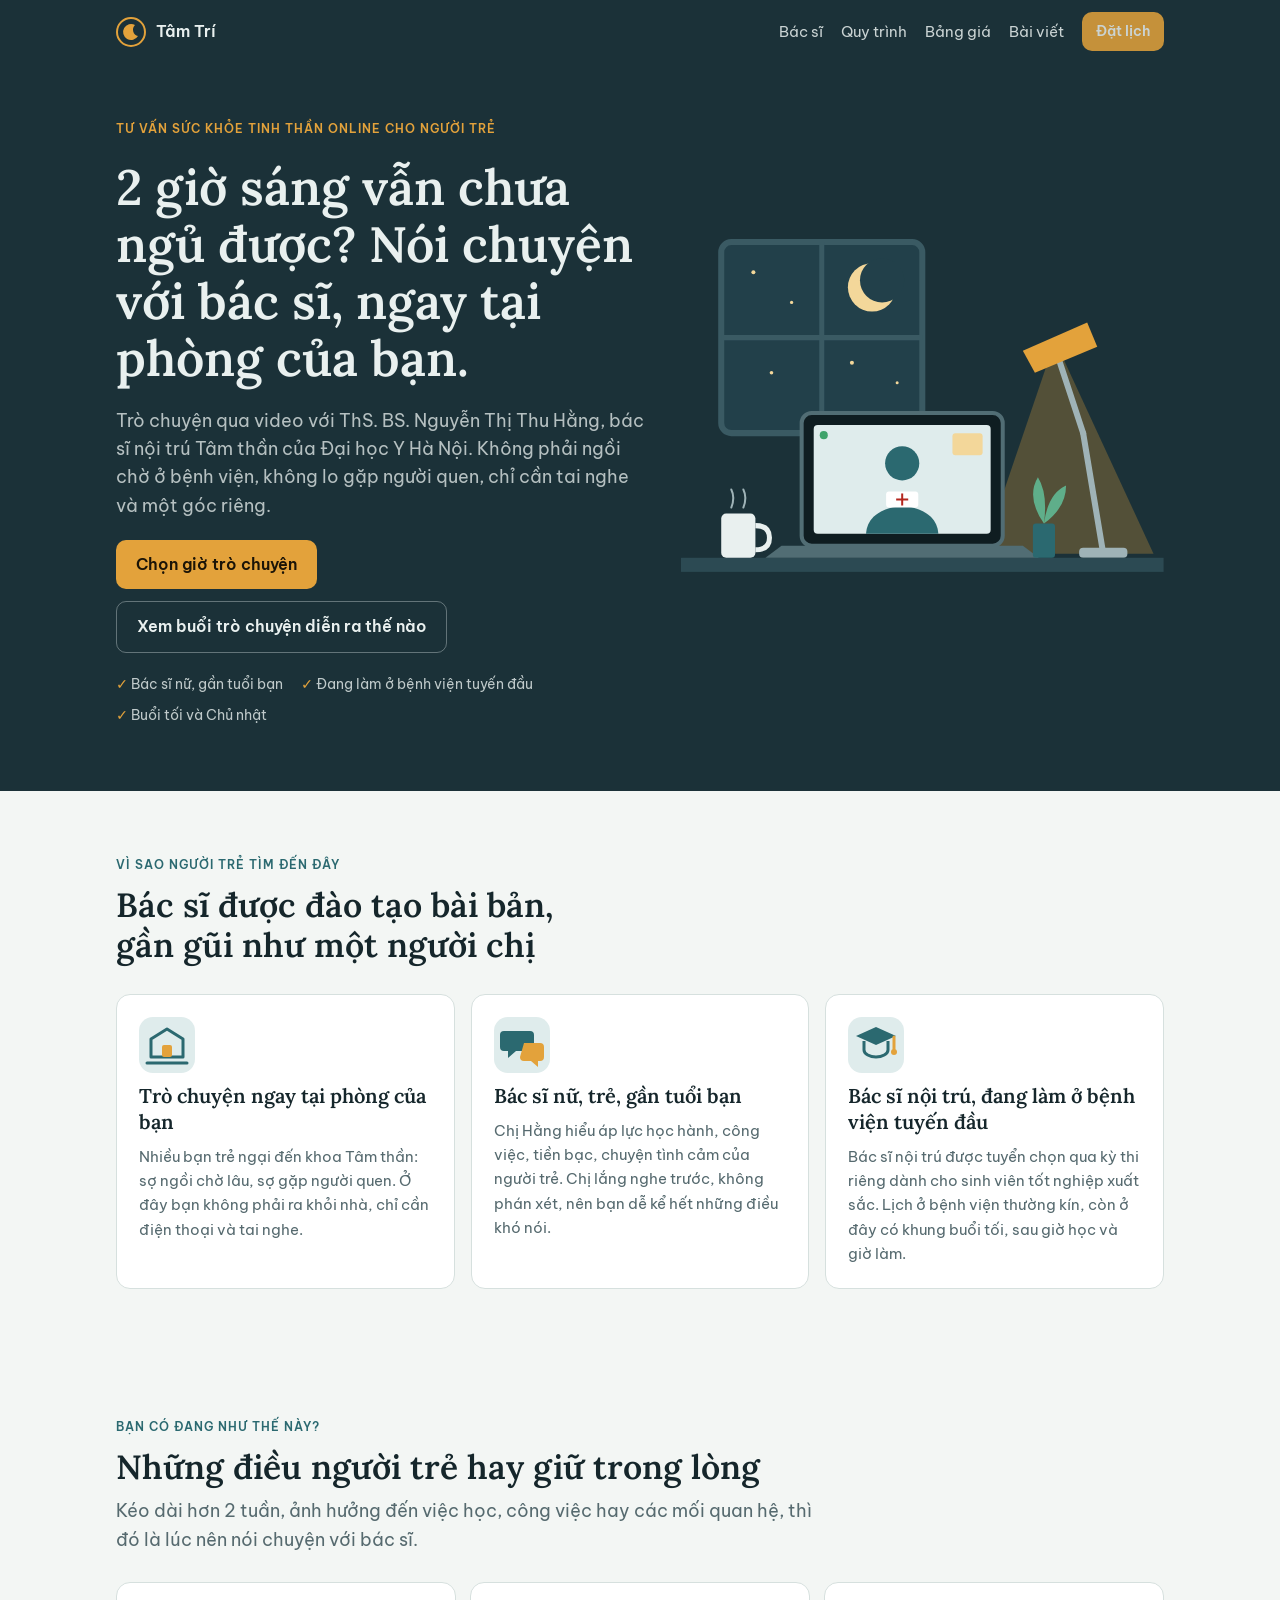
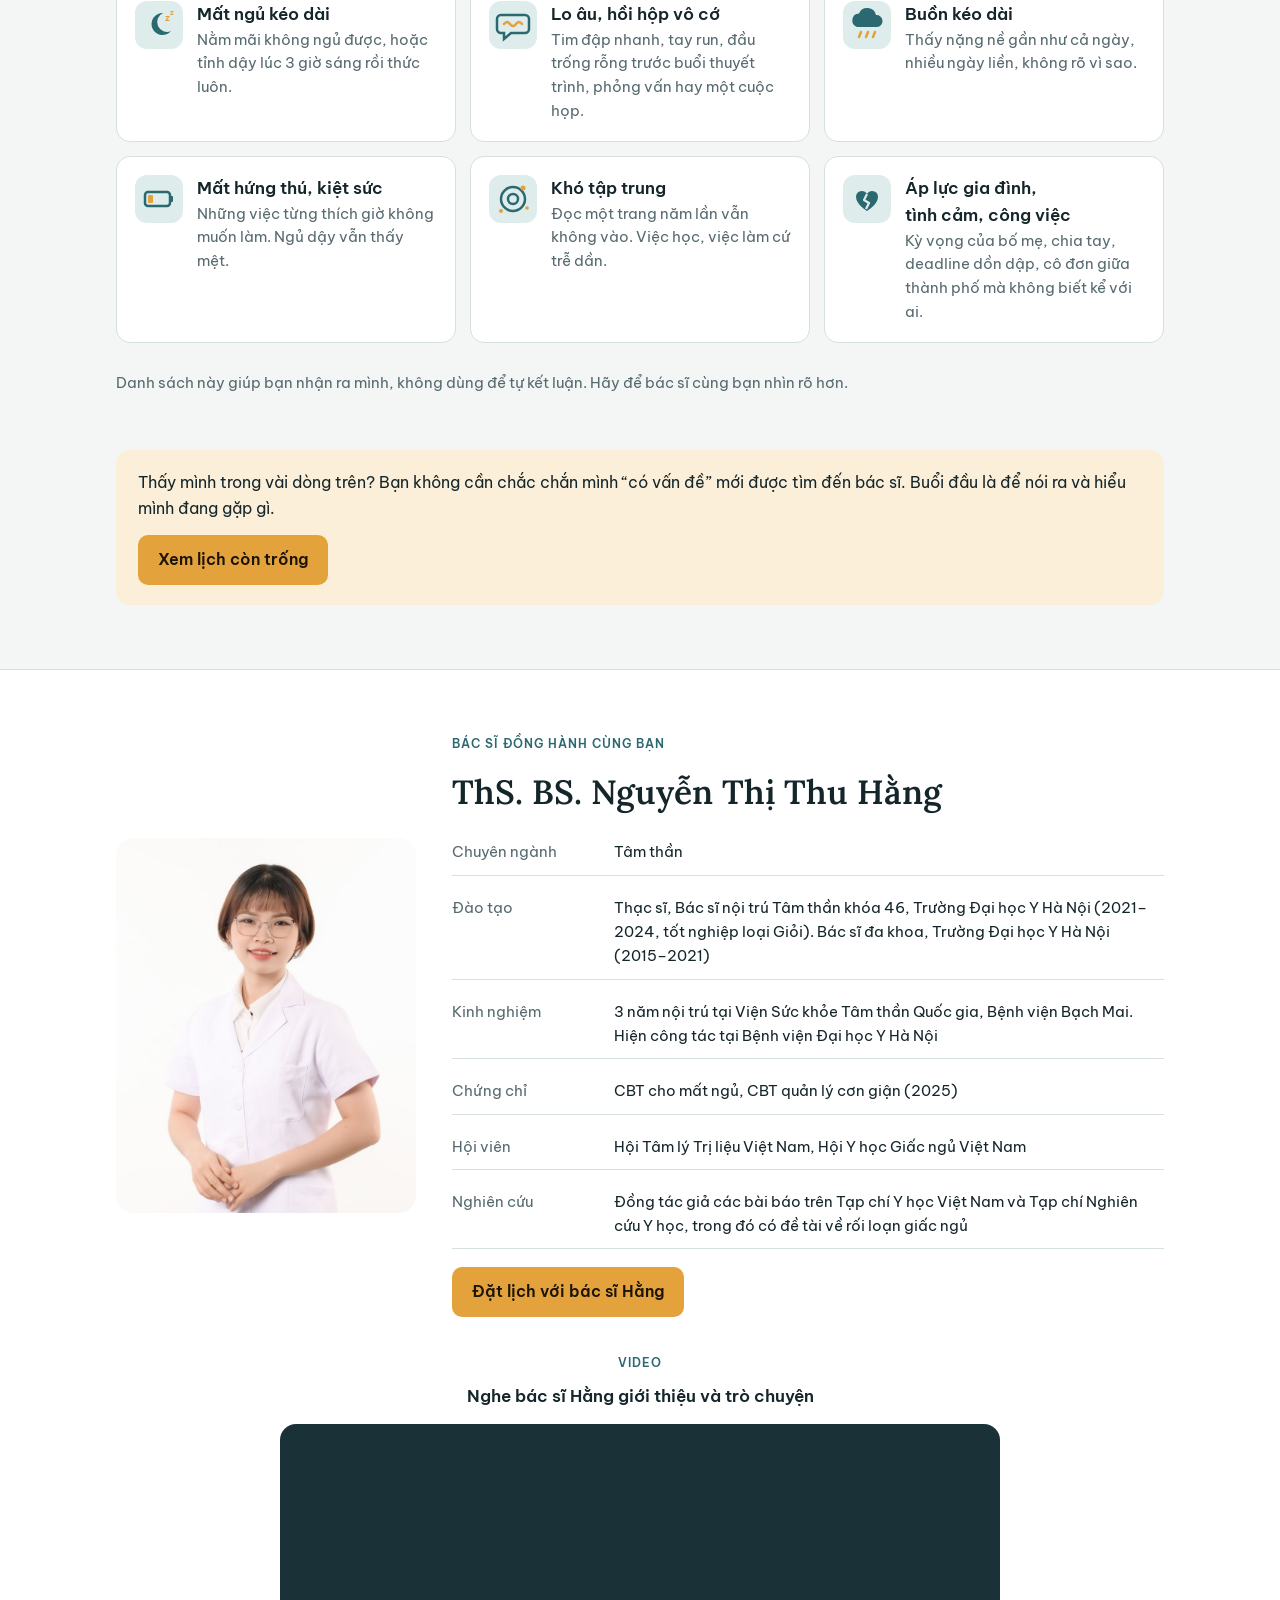
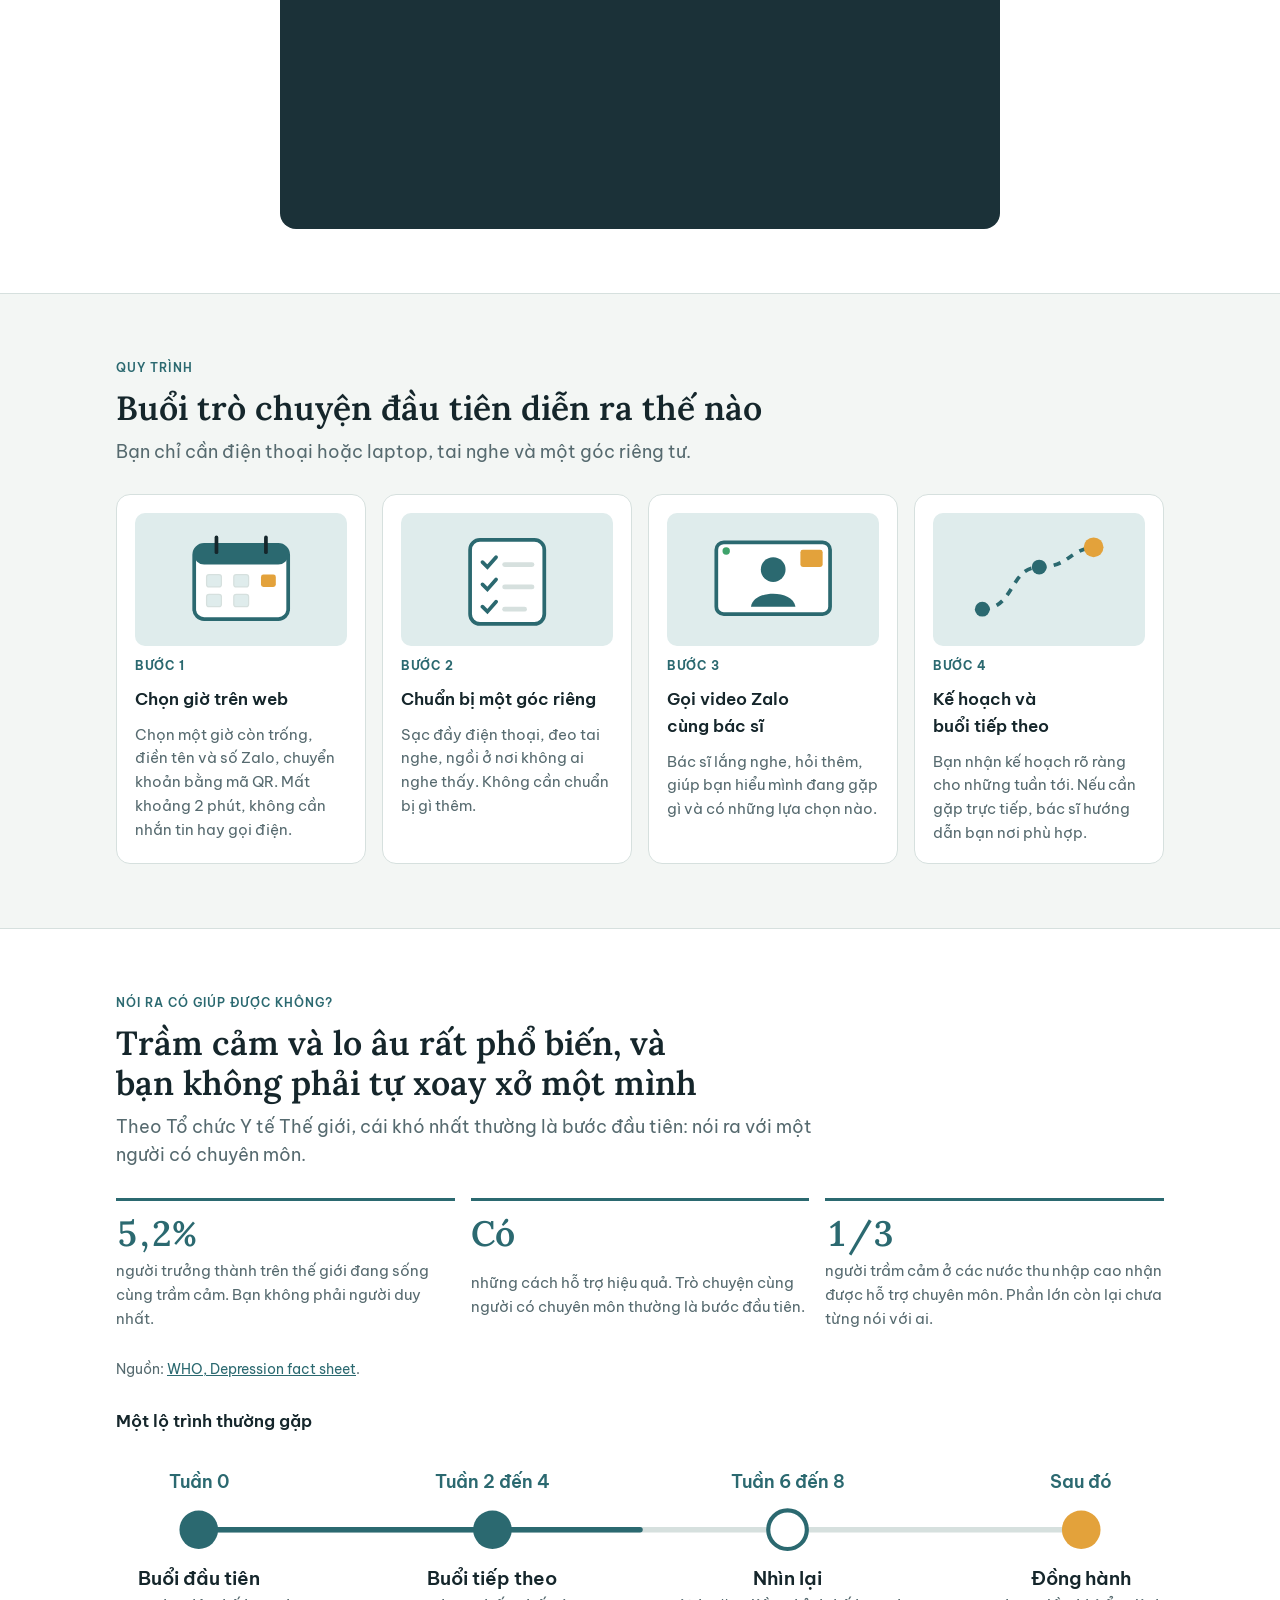
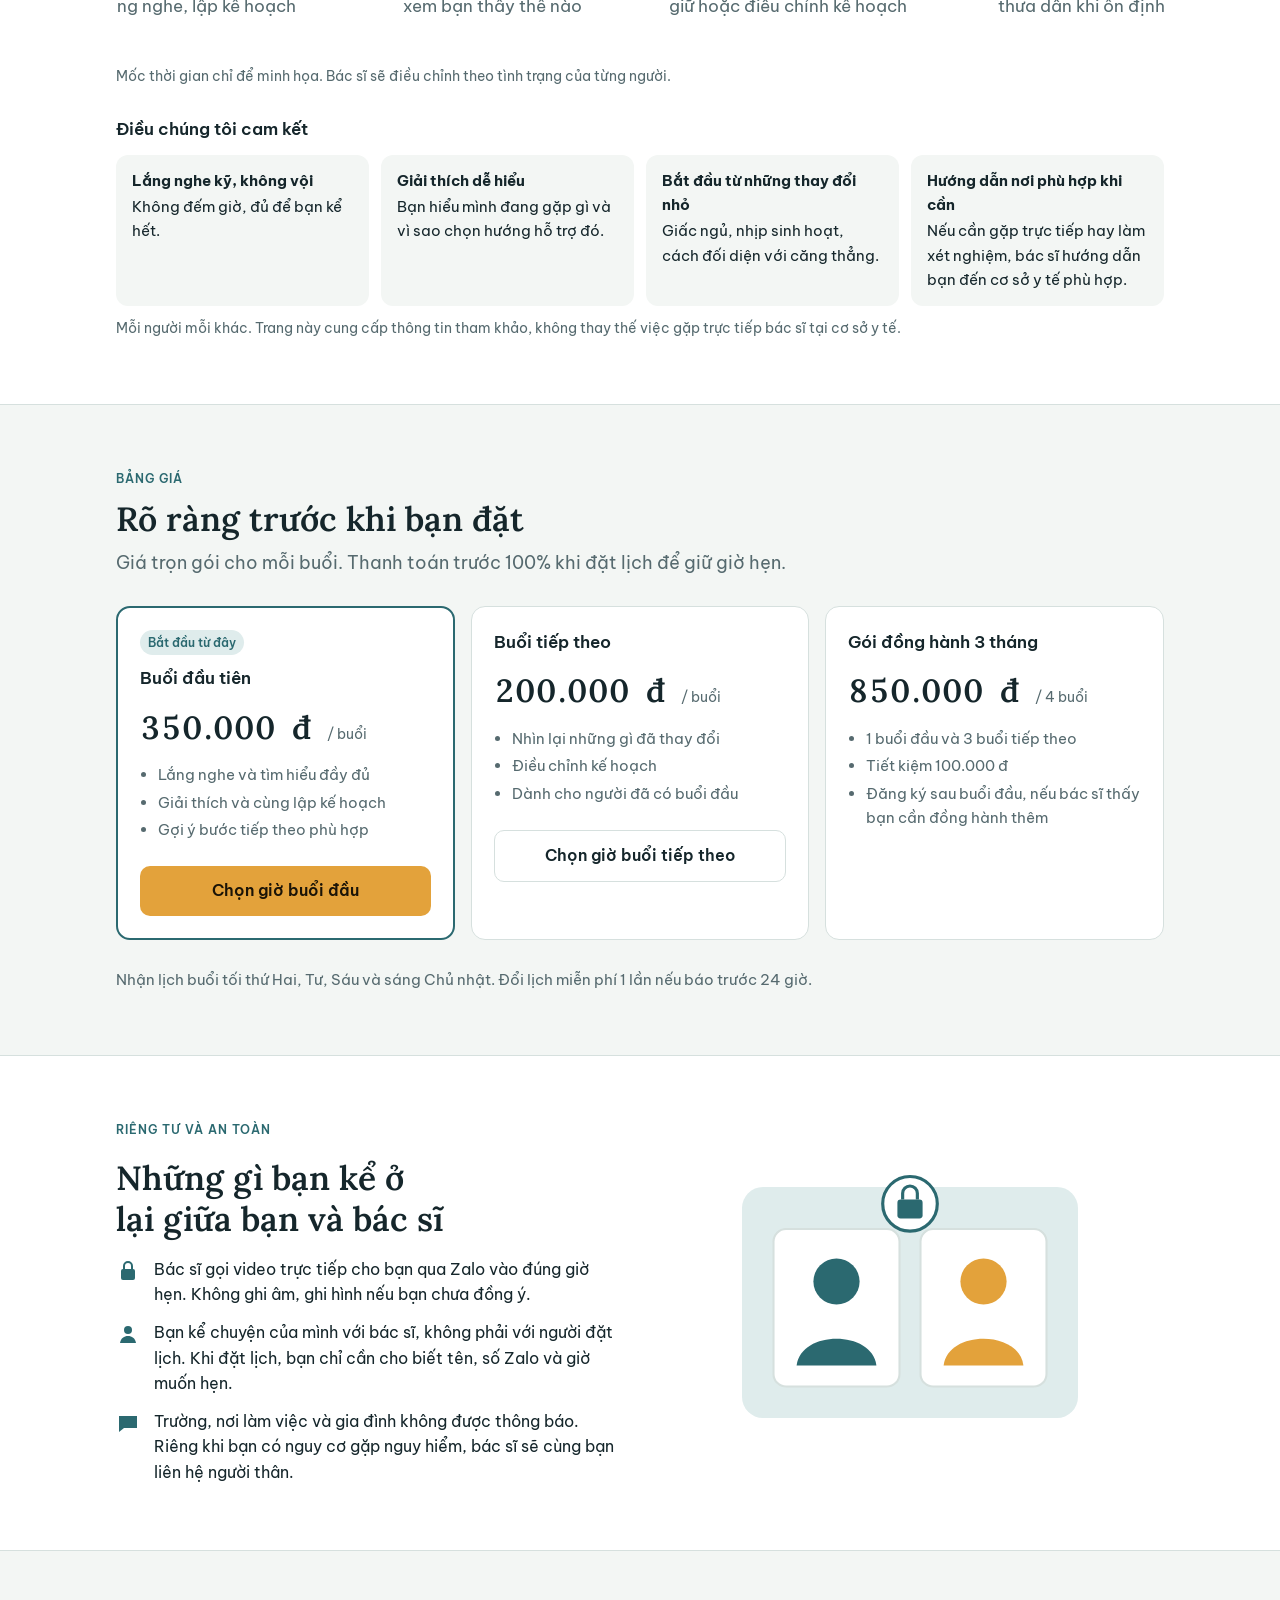
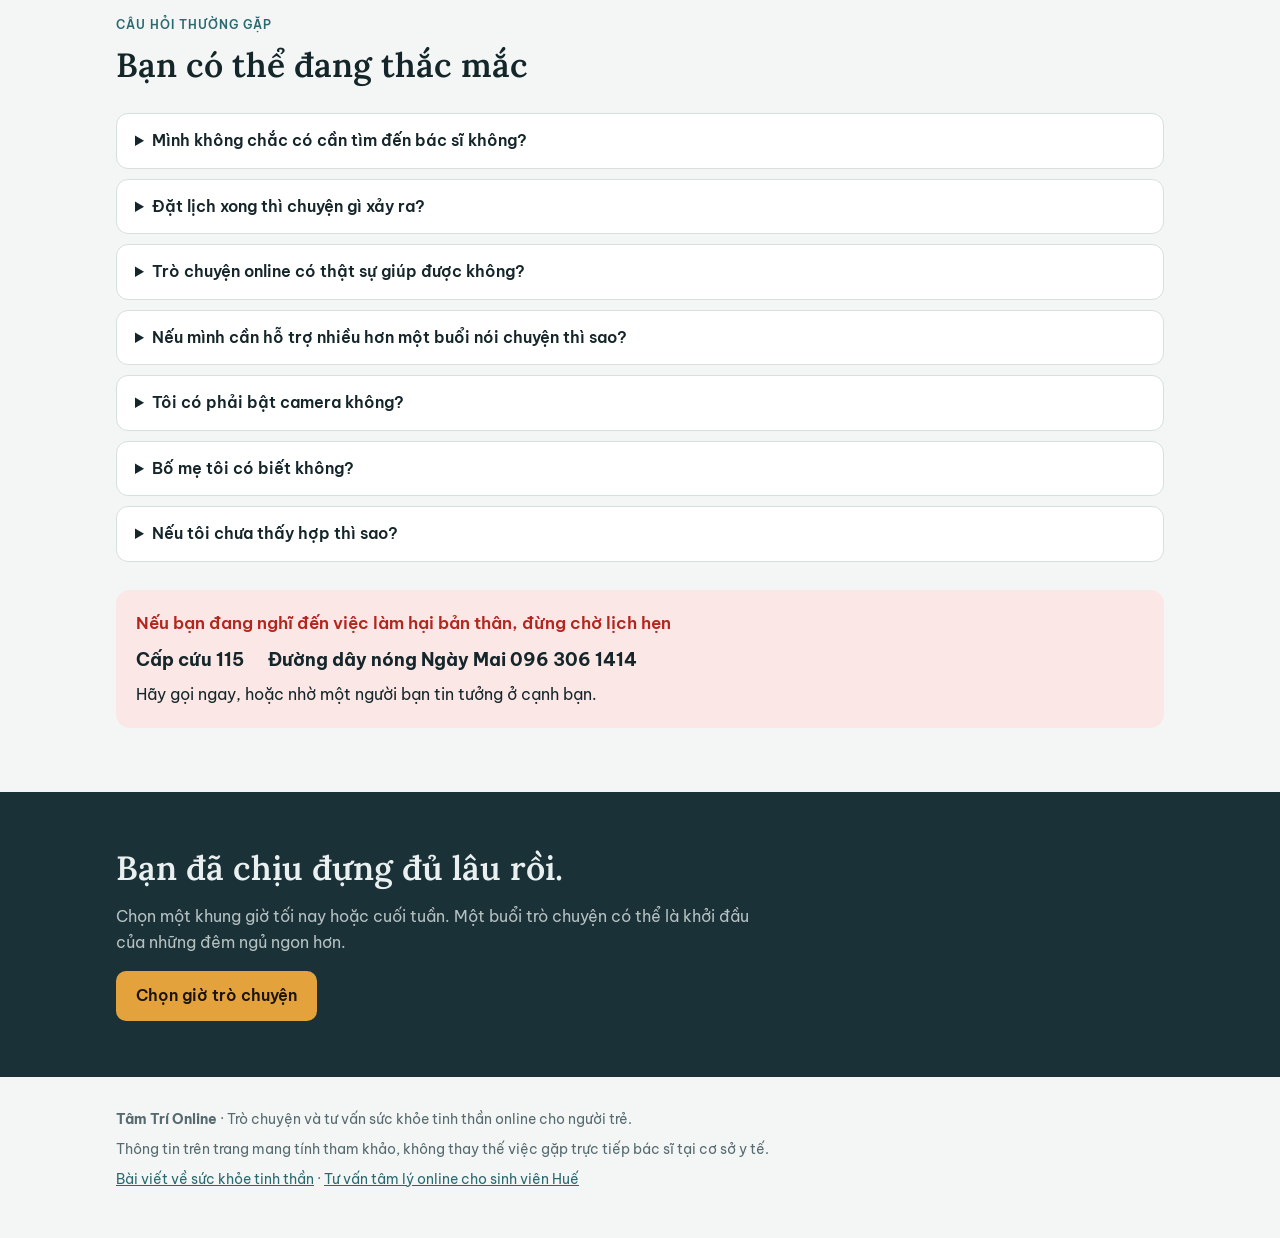
==== commit 501a18bb: "Video trang chủ dùng bản đã cắt trên Google Drive thay cho reel Facebook Co-Authored-By: Claude Opus" ====
--- a/index.html
+++ b/index.html
@@ -314,9 +314,8 @@
         <h3>Nghe bác sĩ Hằng giới thiệu và trò chuyện</h3>
       </div>
       <div class="reel">
-        <iframe src="https://www.facebook.com/plugins/video.php?href=https%3A%2F%2Fwww.facebook.com%2Freel%2F1029108089592867%2F&amp;show_text=false" title="Video bác sĩ Thu Hằng giới thiệu Tâm Trí" loading="lazy" allow="autoplay; clipboard-write; encrypted-media; picture-in-picture; web-share" allowfullscreen></iframe>
-      </div>
-      <p class="note"><a href="https://www.facebook.com/reel/1029108089592867/" target="_blank" rel="noopener">Xem video trên Facebook</a></p>
+        <iframe src="https://drive.google.com/file/d/1TJLbq1-CEFtsqVVPnR_yjy-c9j9TUNVb/preview" title="Video bác sĩ Thu Hằng giới thiệu Tâm Trí" loading="lazy" allow="autoplay; encrypted-media; picture-in-picture" allowfullscreen></iframe>
+      </div>
     </div>
   </div>
 </section>
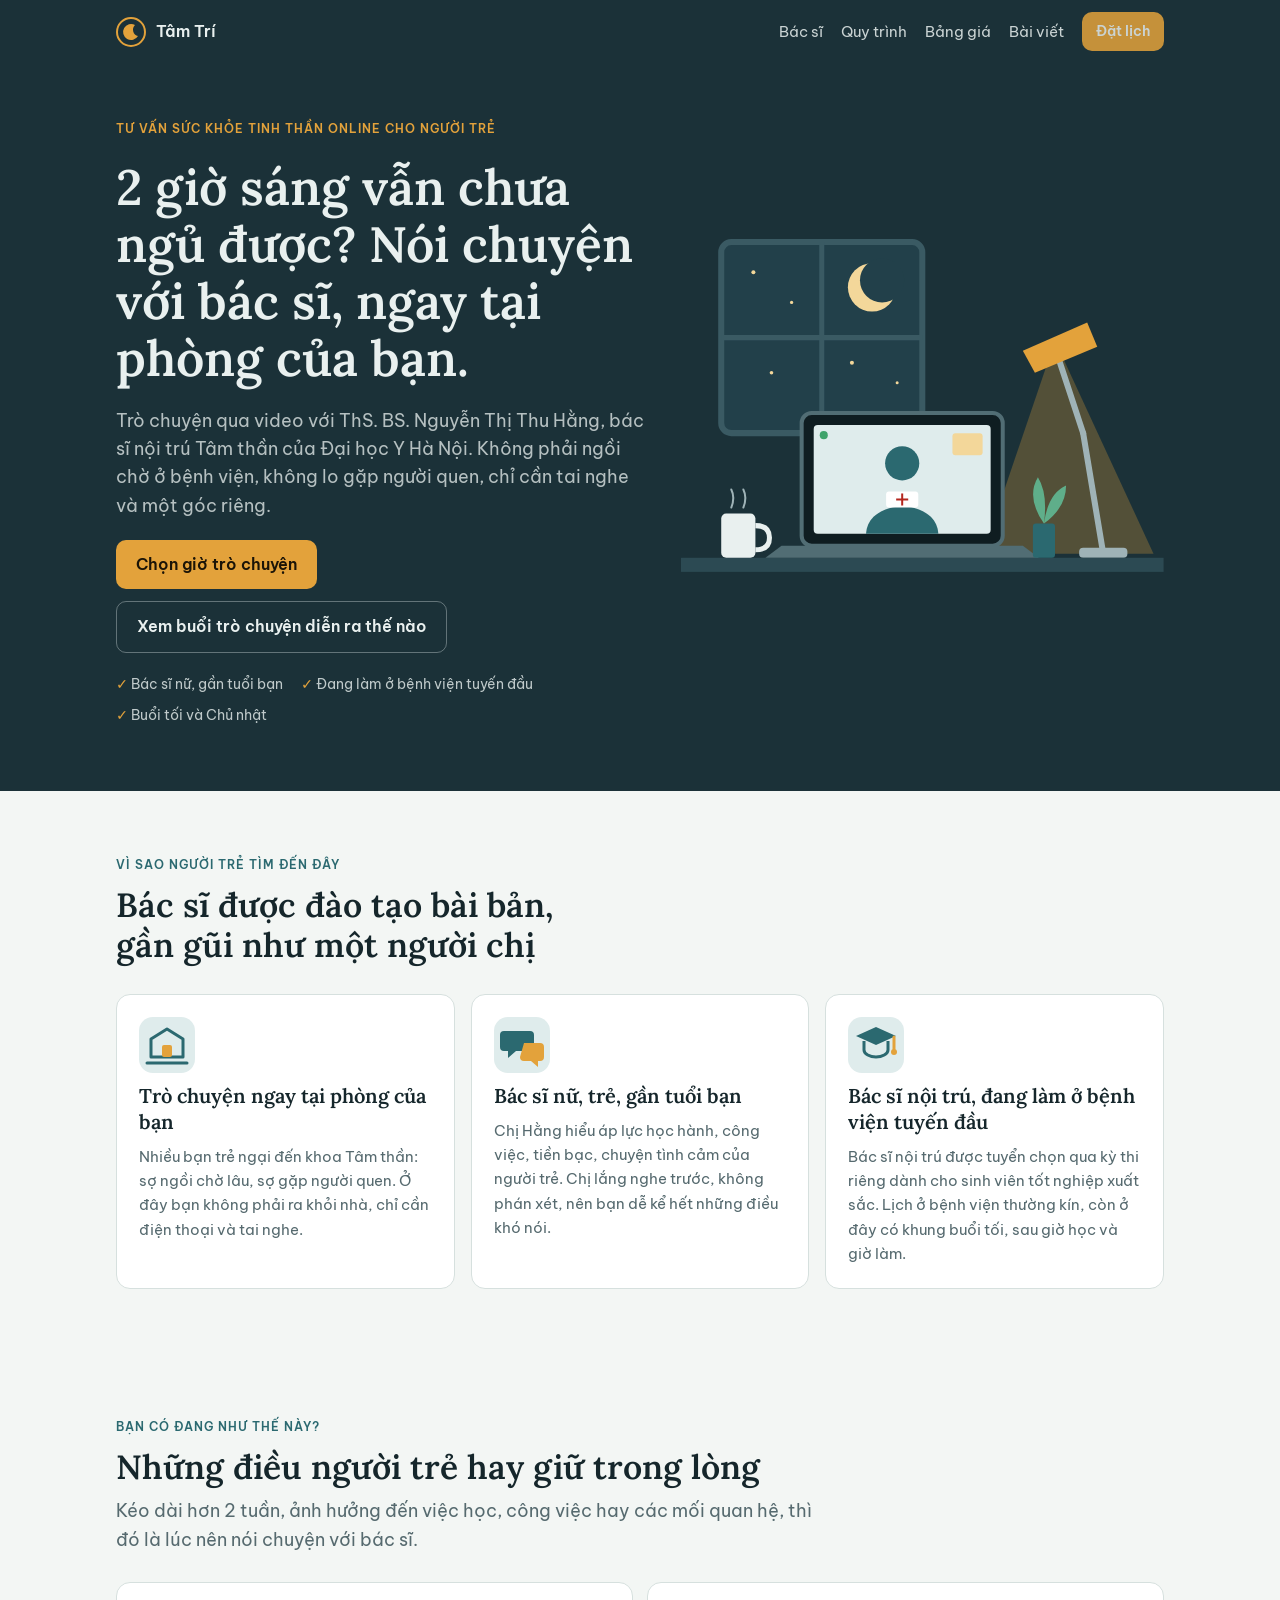
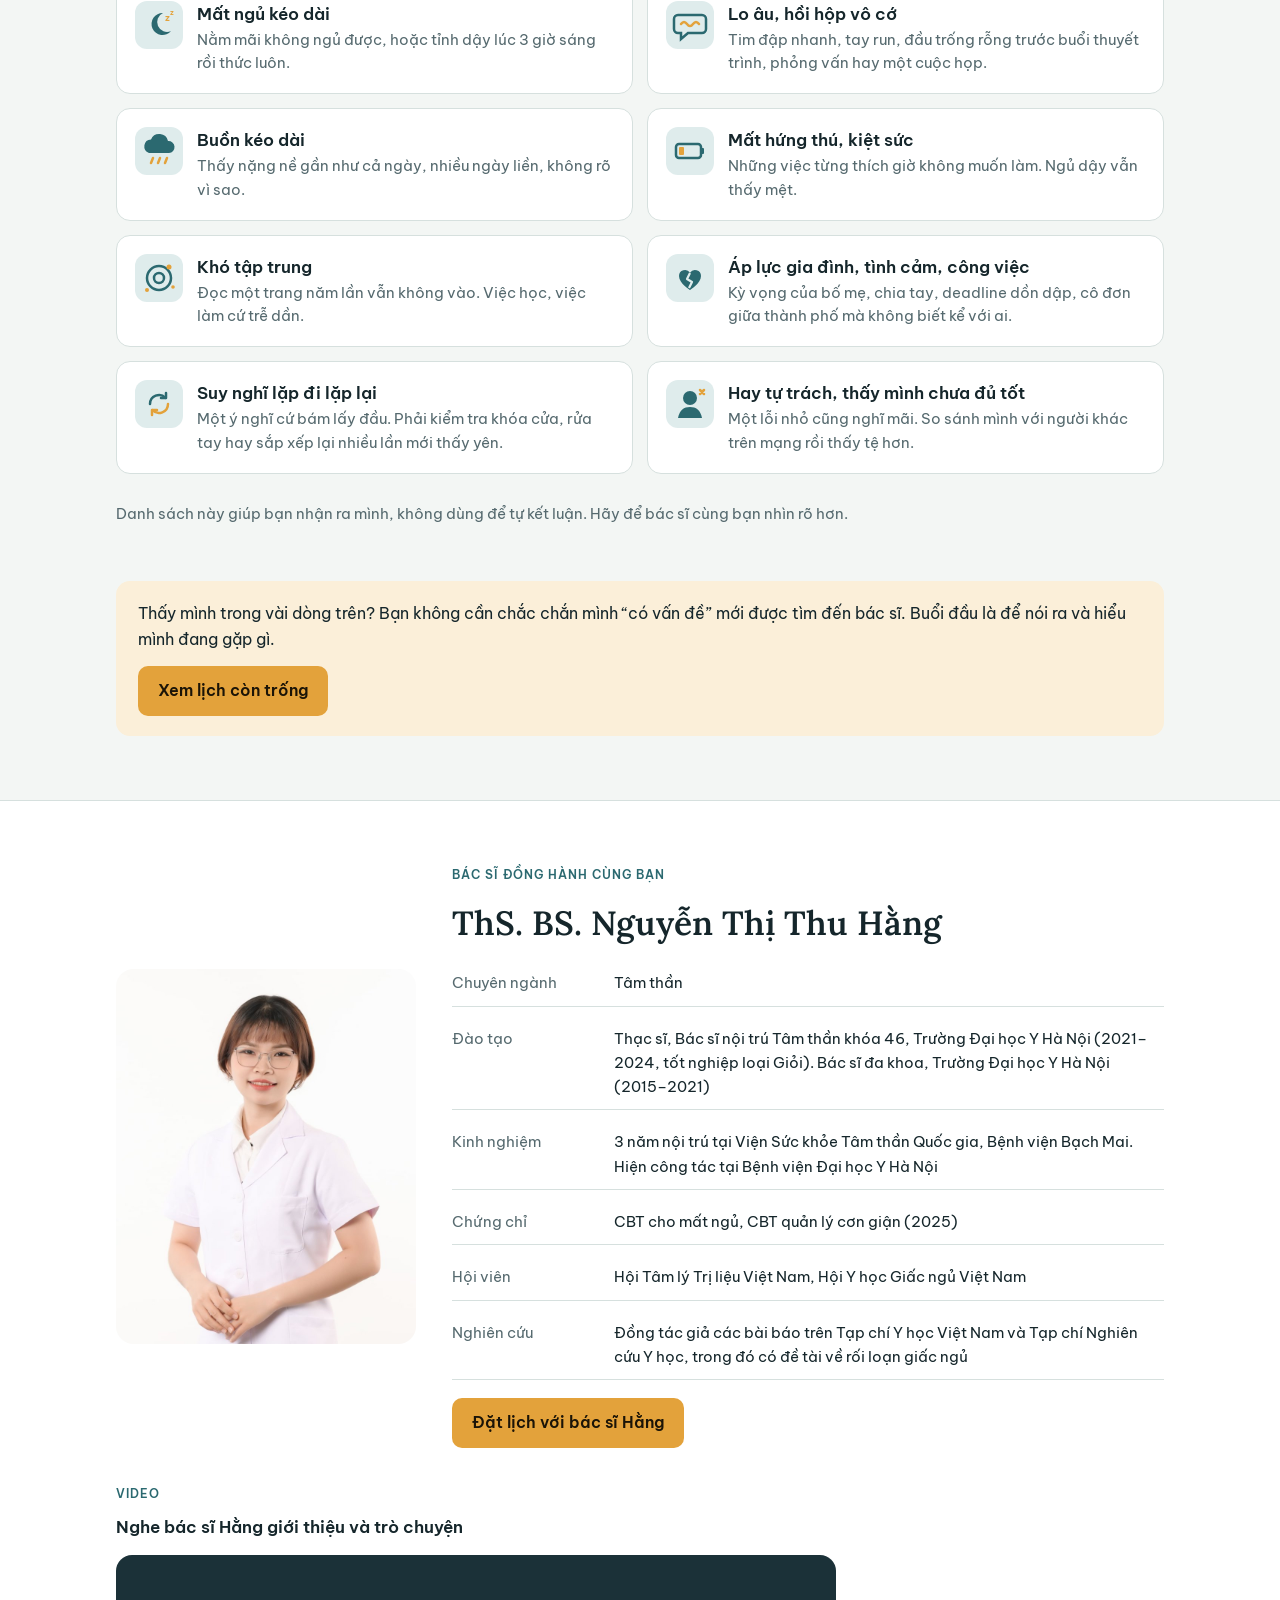
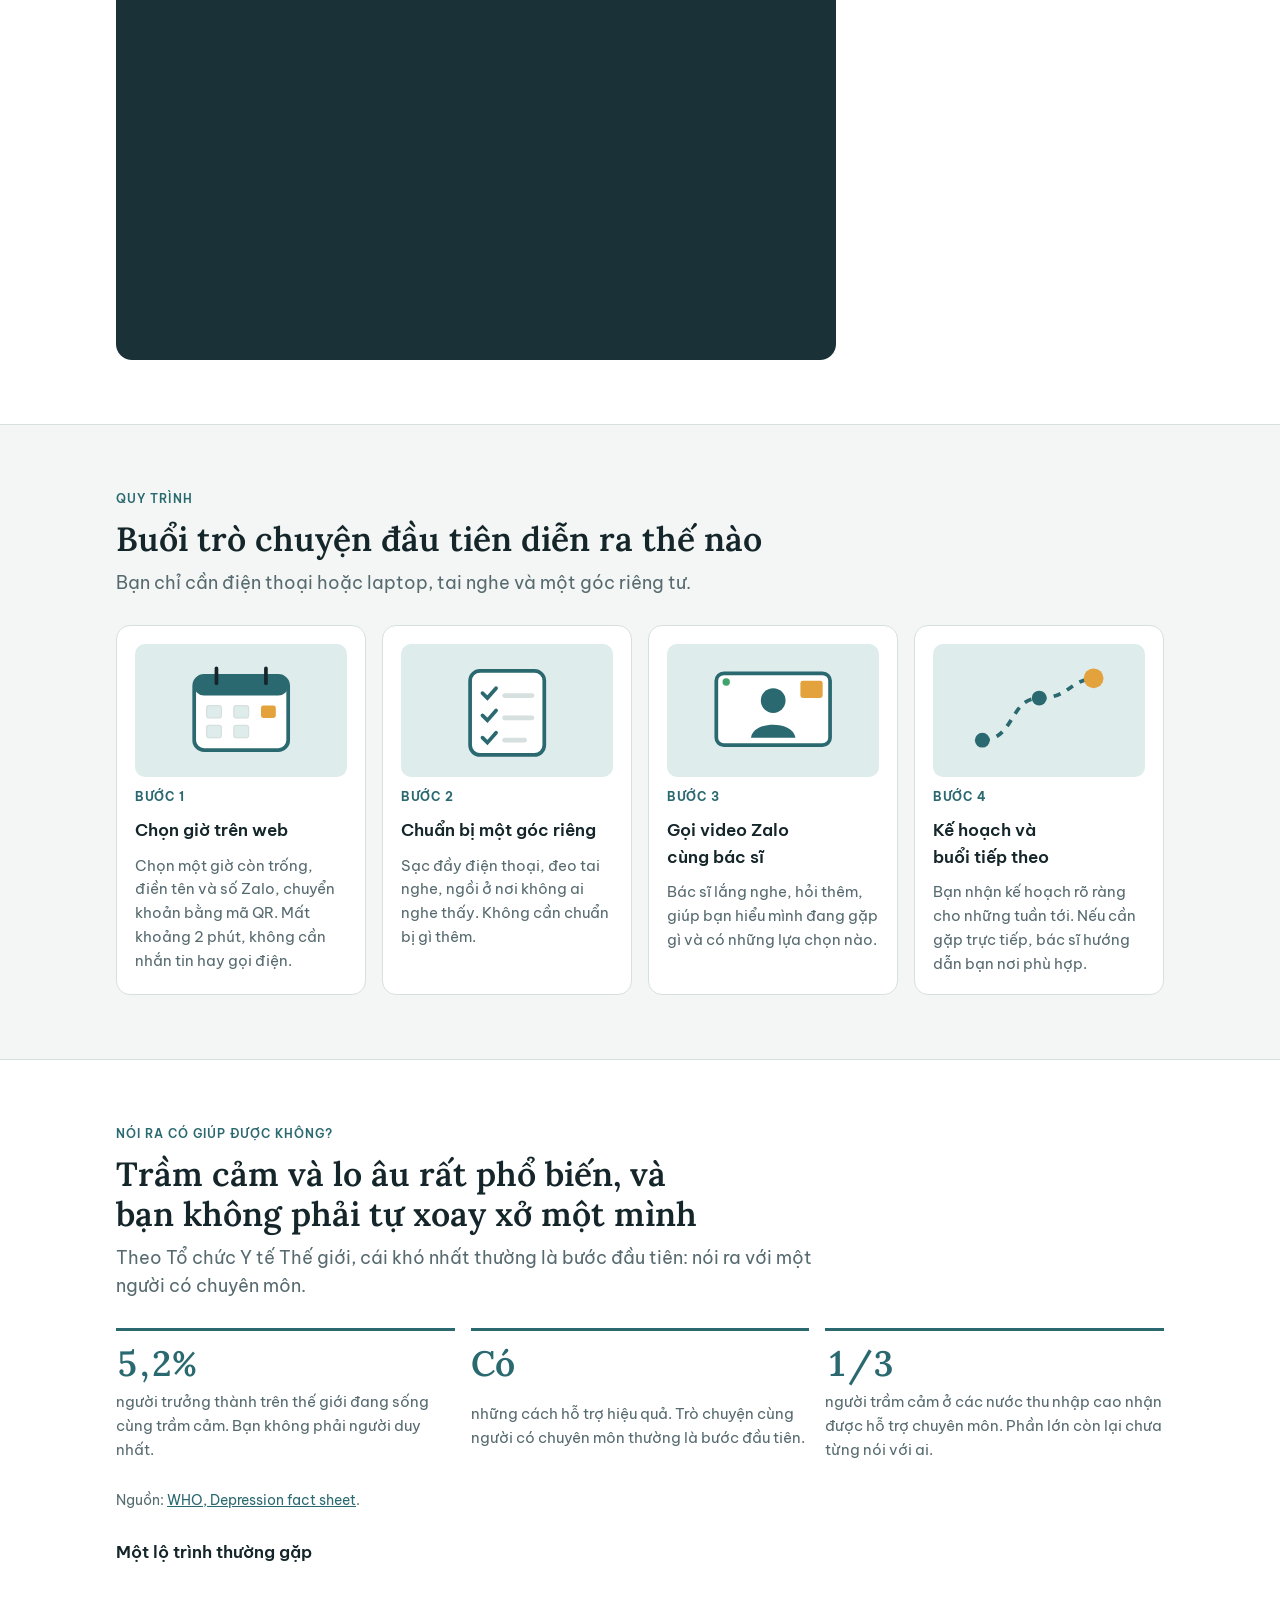
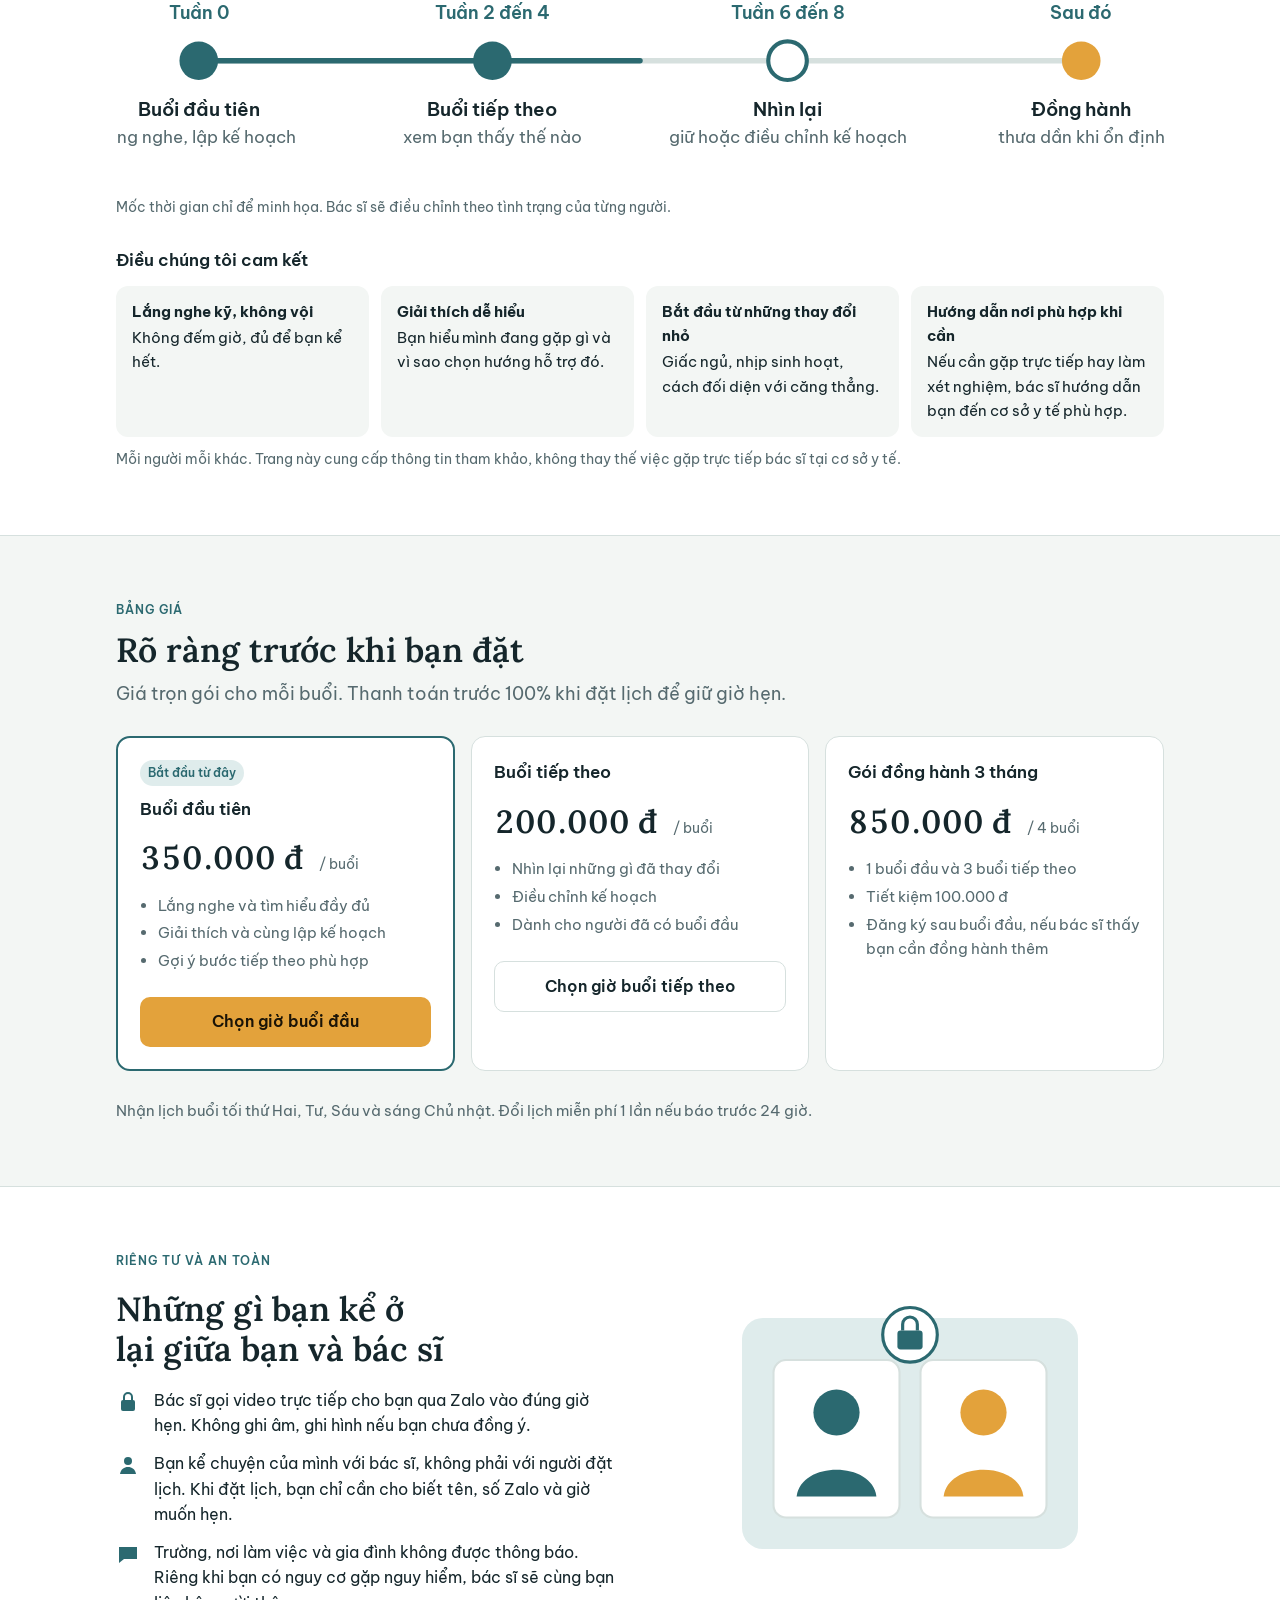
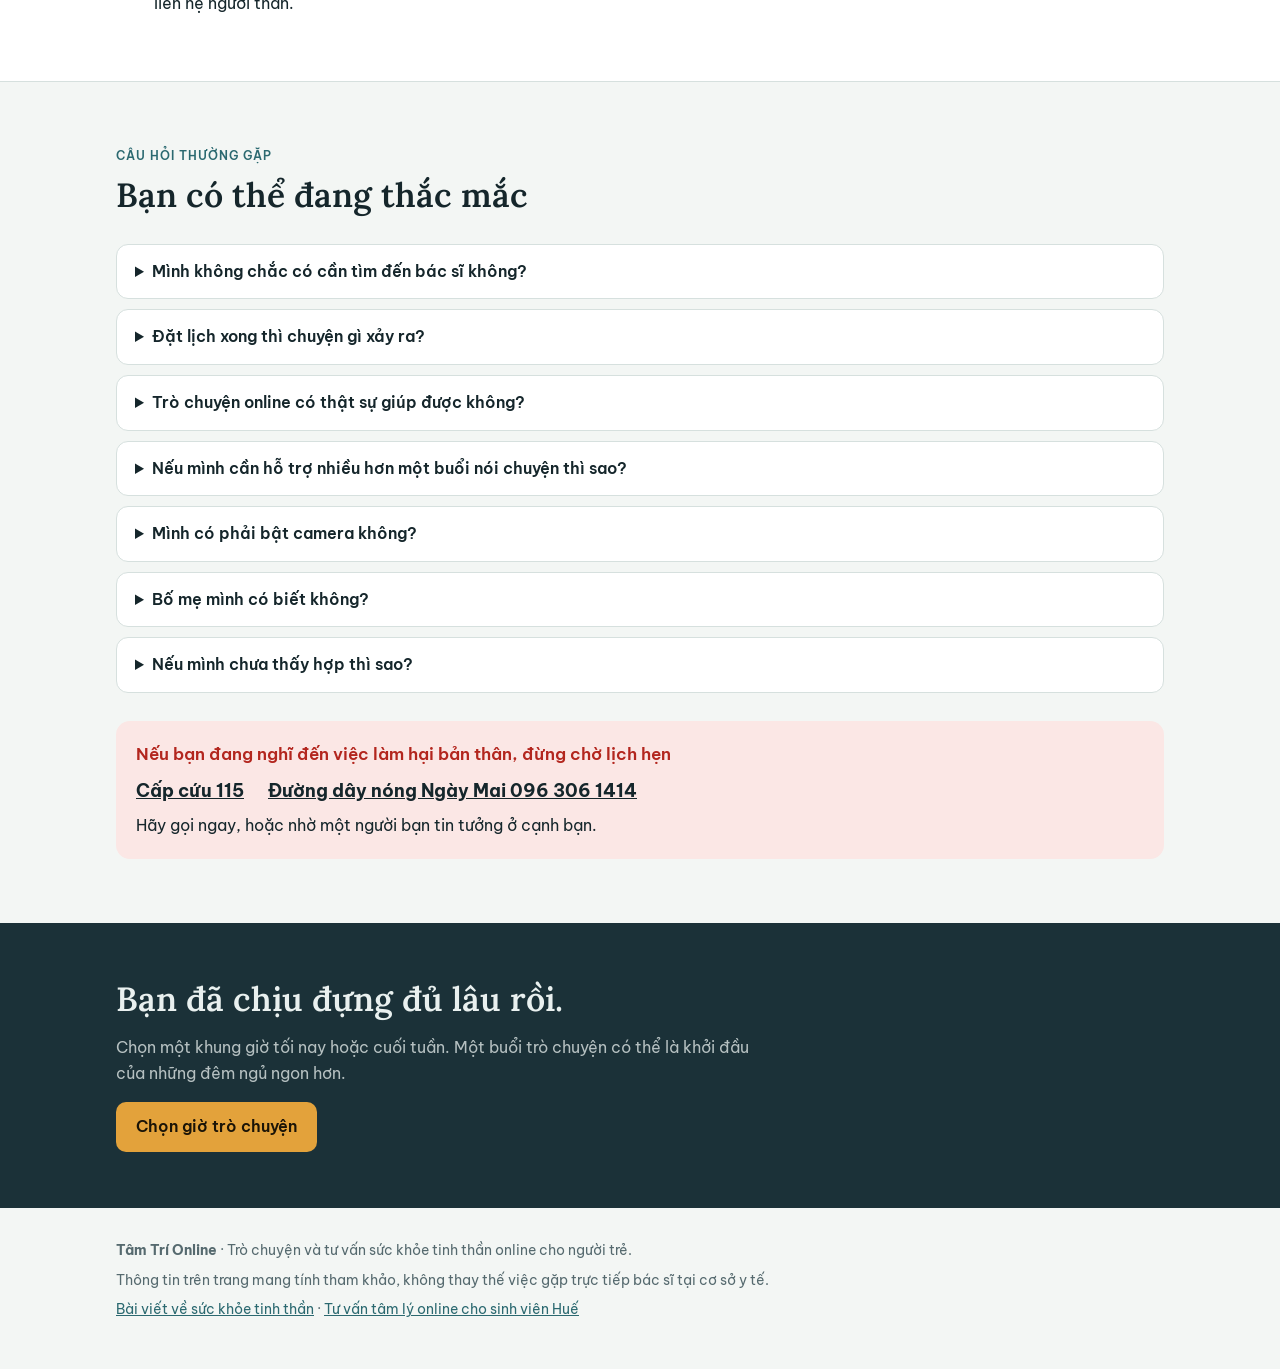
==== commit c7d2c363: "Sửa giao diện theo góp ý vai khách hàng: dấu hiệu OCD, lộ trình trên điện thoại, nút cùng màu, báo l" ====
--- a/index.html
+++ b/index.html
@@ -110,7 +110,8 @@
 section.block > .wrap { display: grid; gap: 28px; }
 .head { display: grid; gap: 10px; max-width: 720px; }
 
-.signs { display: grid; grid-template-columns: repeat(auto-fit, minmax(290px, 1fr)); gap: 14px; }
+.signs { display: grid; grid-template-columns: repeat(2, 1fr); gap: 14px; }
+@media (max-width: 700px) { .signs { grid-template-columns: 1fr; } }
 .sign { background: var(--surface); border: 1px solid var(--line); border-radius: 14px; padding: 18px; display: grid; grid-template-columns: 48px 1fr; gap: 14px; align-items: start; }
 .sign p { color: var(--muted); font-size: 0.93rem; }
 .sign svg { width: 48px; height: 48px; }
@@ -121,8 +122,7 @@
 .portrait { background: var(--teal-soft); border-radius: 18px; aspect-ratio: 4 / 5; max-width: 100%; overflow: hidden; }
 .portrait svg { width: 86%; height: auto; }
 .portrait .tag { position: absolute; top: 14px; left: 14px; font-size: 0.75rem; background: var(--surface); padding: 4px 8px; border-radius: 6px; color: var(--muted); }
-.intro-video { display: grid; gap: 14px; justify-items: center; text-align: center; margin-top: 8px; }
-.intro-video .head { justify-items: center; }
+.intro-video { display: grid; gap: 14px; margin-top: 8px; }
 .reel { width: 100%; max-width: 720px; aspect-ratio: 16 / 9; border-radius: 16px; overflow: hidden; background: var(--night); }
 .reel iframe { width: 100%; height: 100%; border: 0; display: block; }
 .creds { display: grid; gap: 10px; margin: 0; padding: 0; list-style: none; }
@@ -146,8 +146,15 @@
 .stat { border-top: 3px solid var(--teal); padding-top: 14px; display: grid; gap: 6px; }
 .stat b { font-family: var(--font-display); font-size: 2.2rem; font-weight: 600; line-height: 1.1; color: var(--teal); }
 .stat p { color: var(--muted); font-size: 0.93rem; }
-.journey { overflow-x: auto; }
-.journey svg { min-width: 640px; width: 100%; height: auto; display: block; }
+.journey svg { width: 100%; height: auto; display: block; }
+.journey-list { display: none; margin: 0; padding: 0; list-style: none; }
+.journey-list li { display: grid; grid-template-columns: 22px 1fr; gap: 12px; position: relative; padding-bottom: 16px; }
+.journey-list li::before { content: ""; width: 14px; height: 14px; border-radius: 50%; background: var(--teal); margin-top: 5px; }
+.journey-list li:last-child::before { background: var(--lamp); }
+.journey-list li:not(:last-child)::after { content: ""; position: absolute; left: 6px; top: 22px; bottom: 0; width: 2px; background: var(--line); }
+.journey-list small { display: block; color: var(--teal); font-weight: 600; font-size: 0.8rem; }
+.journey-list span { color: var(--muted); font-size: 0.93rem; }
+@media (max-width: 640px) { .journey svg { display: none; } .journey-list { display: grid; } }
 .promise { display: grid; grid-template-columns: repeat(auto-fit, minmax(220px, 1fr)); gap: 12px; margin: 0; padding: 0; list-style: none; }
 .promise li { background: var(--paper); border-radius: 12px; padding: 14px 16px; font-size: 0.95rem; }
 .promise li b { display: block; margin-bottom: 2px; }
@@ -177,7 +184,8 @@
 .sos { background: var(--danger-soft); border-radius: 14px; padding: 20px; display: grid; gap: 8px; }
 .sos h3 { color: var(--danger); }
 .sos .lines { display: flex; flex-wrap: wrap; gap: 8px 24px; font-size: 1.15rem; font-weight: 700; font-variant-numeric: tabular-nums; }
-.sos .lines span { user-select: all; }
+.sos .lines a { color: inherit; }
+.nw { white-space: nowrap; }
 
 .cta { background: var(--night); color: var(--night-ink); }
 .cta .wrap { padding-block: 56px; display: grid; gap: 16px; justify-items: start; }
@@ -281,6 +289,8 @@
       <div class="sign"><svg viewBox="0 0 48 48" aria-hidden="true"><rect width="48" height="48" rx="12" fill="var(--teal-soft)"/><rect x="10" y="17" width="25" height="14" rx="3" fill="none" stroke="var(--teal)" stroke-width="2.5"/><rect x="35" y="21" width="3" height="6" rx="1" fill="var(--teal)"/><rect x="13" y="20" width="5" height="8" rx="1" fill="var(--lamp)"/></svg><div><h3>Mất hứng thú, kiệt sức</h3><p>Những việc từng thích giờ không muốn làm. Ngủ dậy vẫn thấy mệt.</p></div></div>
       <div class="sign"><svg viewBox="0 0 48 48" aria-hidden="true"><rect width="48" height="48" rx="12" fill="var(--teal-soft)"/><circle cx="24" cy="24" r="12" fill="none" stroke="var(--teal)" stroke-width="2.5"/><circle cx="24" cy="24" r="5" fill="none" stroke="var(--teal)" stroke-width="2.5"/><circle cx="34" cy="13" r="2.5" fill="var(--lamp)"/><circle cx="12" cy="36" r="2" fill="var(--lamp)"/><circle cx="38" cy="33" r="1.8" fill="var(--lamp)"/></svg><div><h3>Khó tập trung</h3><p>Đọc một trang năm lần vẫn không vào. Việc học, việc làm cứ trễ dần.</p></div></div>
       <div class="sign"><svg viewBox="0 0 48 48" aria-hidden="true"><rect width="48" height="48" rx="12" fill="var(--teal-soft)"/><path d="M24 36s-11-6.5-11-14a6 6 0 0 1 11-3.3A6 6 0 0 1 35 22c0 7.5-11 14-11 14z" fill="var(--teal)"/><path d="M24 19l-3 6 5 3-3 6" fill="none" stroke="var(--teal-soft)" stroke-width="2.2" stroke-linejoin="round"/></svg><div><h3>Áp lực gia đình, tình cảm, công việc</h3><p>Kỳ vọng của bố mẹ, chia tay, deadline dồn dập, cô đơn giữa thành phố mà không biết kể với ai.</p></div></div>
+      <div class="sign"><svg viewBox="0 0 48 48" aria-hidden="true"><rect width="48" height="48" rx="12" fill="var(--teal-soft)"/><path d="M15 24a9 9 0 0 1 15.5-6.2" fill="none" stroke="var(--teal)" stroke-width="2.5" stroke-linecap="round"/><path d="M31 13v5h-5" fill="none" stroke="var(--teal)" stroke-width="2.5" stroke-linecap="round" stroke-linejoin="round"/><path d="M33 24a9 9 0 0 1-15.5 6.2" fill="none" stroke="var(--lamp)" stroke-width="2.5" stroke-linecap="round"/><path d="M17 35v-5h5" fill="none" stroke="var(--lamp)" stroke-width="2.5" stroke-linecap="round" stroke-linejoin="round"/></svg><div><h3>Suy nghĩ lặp đi lặp lại</h3><p>Một ý nghĩ cứ bám lấy đầu. Phải kiểm tra khóa cửa, rửa tay hay sắp xếp lại nhiều lần mới thấy yên.</p></div></div>
+      <div class="sign"><svg viewBox="0 0 48 48" aria-hidden="true"><rect width="48" height="48" rx="12" fill="var(--teal-soft)"/><circle cx="24" cy="18" r="7" fill="var(--teal)"/><path d="M12 38c1.5-8 6-11 12-11s10.5 3 12 11z" fill="var(--teal)"/><path d="M34 10l4 4M38 10l-4 4" stroke="var(--lamp)" stroke-width="2.5" stroke-linecap="round"/></svg><div><h3>Hay tự trách, thấy mình chưa đủ tốt</h3><p>Một lỗi nhỏ cũng nghĩ mãi. So sánh mình với người khác trên mạng rồi thấy tệ hơn.</p></div></div>
     </div>
     <p class="note">Danh sách này giúp bạn nhận ra mình, không dùng để tự kết luận. Hãy để bác sĩ cùng bạn nhìn rõ hơn.</p>
     <div class="nudge"><p>Thấy mình trong vài dòng trên? Bạn không cần chắc chắn mình “có vấn đề” mới được tìm đến bác sĩ. Buổi đầu là để nói ra và hiểu mình đang gặp gì.</p><a class="btn" href="dat-lich/">Xem lịch còn trống</a></div>
@@ -314,7 +324,7 @@
         <h3>Nghe bác sĩ Hằng giới thiệu và trò chuyện</h3>
       </div>
       <div class="reel">
-        <iframe src="https://drive.google.com/file/d/1TJLbq1-CEFtsqVVPnR_yjy-c9j9TUNVb/preview" title="Video bác sĩ Thu Hằng giới thiệu Tâm Trí" loading="lazy" allow="autoplay; encrypted-media; picture-in-picture" allowfullscreen></iframe>
+        <iframe src="https://www.youtube-nocookie.com/embed/ILrU18U-ahY?rel=0&amp;playsinline=1" title="Video bác sĩ Thu Hằng giới thiệu Tâm Trí" loading="lazy" allow="accelerometer; autoplay; clipboard-write; encrypted-media; gyroscope; picture-in-picture; web-share" referrerpolicy="strict-origin-when-cross-origin" allowfullscreen></iframe>
       </div>
     </div>
   </div>
@@ -370,6 +380,12 @@
           <text x="700" y="100" text-anchor="middle" font-size="14" font-weight="600" fill="var(--ink)">Đồng hành</text>
           <text x="700" y="120" text-anchor="middle" font-size="12.5" fill="var(--muted)">thưa dần khi ổn định</text>
         </svg>
+        <ol class="journey-list">
+          <li><div><small>Tuần 0</small><b>Buổi đầu tiên</b><br><span>Lắng nghe, lập kế hoạch</span></div></li>
+          <li><div><small>Tuần 2 đến 4</small><b>Buổi tiếp theo</b><br><span>Xem bạn thấy thế nào</span></div></li>
+          <li><div><small>Tuần 6 đến 8</small><b>Nhìn lại</b><br><span>Giữ hoặc điều chỉnh kế hoạch</span></div></li>
+          <li><div><small>Sau đó</small><b>Đồng hành</b><br><span>Thưa dần khi ổn định</span></div></li>
+        </ol>
       </div>
       <p class="disclaimer">Mốc thời gian chỉ để minh họa. Bác sĩ sẽ điều chỉnh theo tình trạng của từng người.</p>
     </div>
@@ -395,9 +411,9 @@
       <p class="lead">Giá trọn gói cho mỗi buổi. Thanh toán trước 100% khi đặt lịch để giữ giờ hẹn.</p>
     </div>
     <div class="prices">
-      <div class="price main"><span class="badge">Bắt đầu từ đây</span><h3>Buổi đầu tiên</h3><div class="amt">350.000 đ <small>/ buổi</small></div><ul><li>Lắng nghe và tìm hiểu đầy đủ</li><li>Giải thích và cùng lập kế hoạch</li><li>Gợi ý bước tiếp theo phù hợp</li></ul><a class="btn" href="dat-lich/">Chọn giờ buổi đầu</a></div>
-      <div class="price"><h3>Buổi tiếp theo</h3><div class="amt">200.000 đ <small>/ buổi</small></div><ul><li>Nhìn lại những gì đã thay đổi</li><li>Điều chỉnh kế hoạch</li><li>Dành cho người đã có buổi đầu</li></ul><a class="btn line" href="dat-lich/">Chọn giờ buổi tiếp theo</a></div>
-      <div class="price"><h3>Gói đồng hành 3 tháng</h3><div class="amt">850.000 đ <small>/ 4 buổi</small></div><ul><li>1 buổi đầu và 3 buổi tiếp theo</li><li>Tiết kiệm 100.000 đ</li><li>Đăng ký sau buổi đầu, nếu bác sĩ thấy bạn cần đồng hành thêm</li></ul></div>
+      <div class="price main"><span class="badge">Bắt đầu từ đây</span><h3>Buổi đầu tiên</h3><div class="amt">350.000&#8239;đ <small>/ buổi</small></div><ul><li>Lắng nghe và tìm hiểu đầy đủ</li><li>Giải thích và cùng lập kế hoạch</li><li>Gợi ý bước tiếp theo phù hợp</li></ul><a class="btn" href="dat-lich/">Chọn giờ buổi đầu</a></div>
+      <div class="price"><h3>Buổi tiếp theo</h3><div class="amt">200.000&#8239;đ <small>/ buổi</small></div><ul><li>Nhìn lại những gì đã thay đổi</li><li>Điều chỉnh kế hoạch</li><li>Dành cho người đã có buổi đầu</li></ul><a class="btn line" href="dat-lich/">Chọn giờ buổi tiếp theo</a></div>
+      <div class="price"><h3>Gói đồng hành 3 tháng</h3><div class="amt">850.000&#8239;đ <small>/ 4 buổi</small></div><ul><li>1 buổi đầu và 3 buổi tiếp theo</li><li>Tiết kiệm 100.000 đ</li><li>Đăng ký sau buổi đầu, nếu bác sĩ thấy bạn cần đồng hành thêm</li></ul></div>
     </div>
     <p class="note">Nhận lịch buổi tối thứ Hai, Tư, Sáu và sáng Chủ nhật. Đổi lịch miễn phí 1 lần nếu báo trước 24 giờ.</p>
   </div>
@@ -438,13 +454,13 @@
       <details><summary>Đặt lịch xong thì chuyện gì xảy ra?</summary><p>Bạn chuyển khoản theo mã QR trên trang. Khi bên mình nhận được tiền, trang báo đã xác nhận và bạn nhận tin nhắn Zalo. Đúng giờ hẹn, bác sĩ gọi video Zalo cho bạn. Bạn không phải làm gì thêm.</p></details>
       <details><summary>Trò chuyện online có thật sự giúp được không?</summary><p>Với căng thẳng, lo âu, buồn bã và mất ngủ ở mức nhẹ đến vừa, nhiều người thấy nhẹ lòng và rõ ràng hơn sau khi nói chuyện cùng bác sĩ qua video. Nếu bác sĩ thấy bạn cần gặp trực tiếp hay làm xét nghiệm, bạn sẽ được hướng dẫn cụ thể.</p></details>
       <details><summary>Nếu mình cần hỗ trợ nhiều hơn một buổi nói chuyện thì sao?</summary><p>Bác sĩ sẽ nói rõ với bạn và hướng dẫn bạn đến cơ sở y tế phù hợp, gần nơi bạn sống. Bạn không phải tự tìm hiểu một mình.</p></details>
-      <details><summary>Tôi có phải bật camera không?</summary><p>Nên bật để bác sĩ đánh giá tốt hơn và xác nhận đúng người đã hẹn. Bạn có thể ngồi ở góc nào mình thấy thoải mái.</p></details>
-      <details><summary>Bố mẹ tôi có biết không?</summary><p>Không, nếu bạn từ 18 tuổi trở lên. Công ty hay trường học cũng không được báo. Thông tin của bạn được bảo mật, trừ khi bạn có nguy cơ gặp nguy hiểm. Bạn dưới 18 tuổi thì cần người giám hộ đồng ý trước buổi hẹn.</p></details>
-      <details><summary>Nếu tôi chưa thấy hợp thì sao?</summary><p>Bạn được đổi lịch 1 lần miễn phí nếu báo trước 24 giờ. Nếu bác sĩ hủy ca, bạn được chọn giờ khác hoặc hoàn tiền 100%.</p></details>
+      <details><summary>Mình có phải bật camera không?</summary><p>Nên bật để bác sĩ đánh giá tốt hơn và xác nhận đúng người đã hẹn. Bạn có thể ngồi ở góc nào mình thấy thoải mái.</p></details>
+      <details><summary>Bố mẹ mình có biết không?</summary><p>Không, nếu bạn từ 18 tuổi trở lên. Công ty hay trường học cũng không được báo. Thông tin của bạn được bảo mật, trừ khi bạn có nguy cơ gặp nguy hiểm. Bạn dưới 18 tuổi thì cần người giám hộ đồng ý trước buổi hẹn.</p></details>
+      <details><summary>Nếu mình chưa thấy hợp thì sao?</summary><p>Bạn được đổi lịch 1 lần miễn phí nếu báo trước 24 giờ. Nếu bác sĩ hủy ca, bạn được chọn giờ khác hoặc hoàn tiền 100%.</p></details>
     </div>
     <div class="sos" role="note">
       <h3>Nếu bạn đang nghĩ đến việc làm hại bản thân, đừng chờ lịch hẹn</h3>
-      <div class="lines"><span>Cấp cứu 115</span><span>Đường dây nóng Ngày Mai 096 306 1414</span></div>
+      <div class="lines"><a href="tel:115">Cấp cứu 115</a><a href="tel:0963061414">Đường dây nóng Ngày Mai <span class="nw">096 306 1414</span></a></div>
       <p>Hãy gọi ngay, hoặc nhờ một người bạn tin tưởng ở cạnh bạn.</p>
     </div>
   </div>
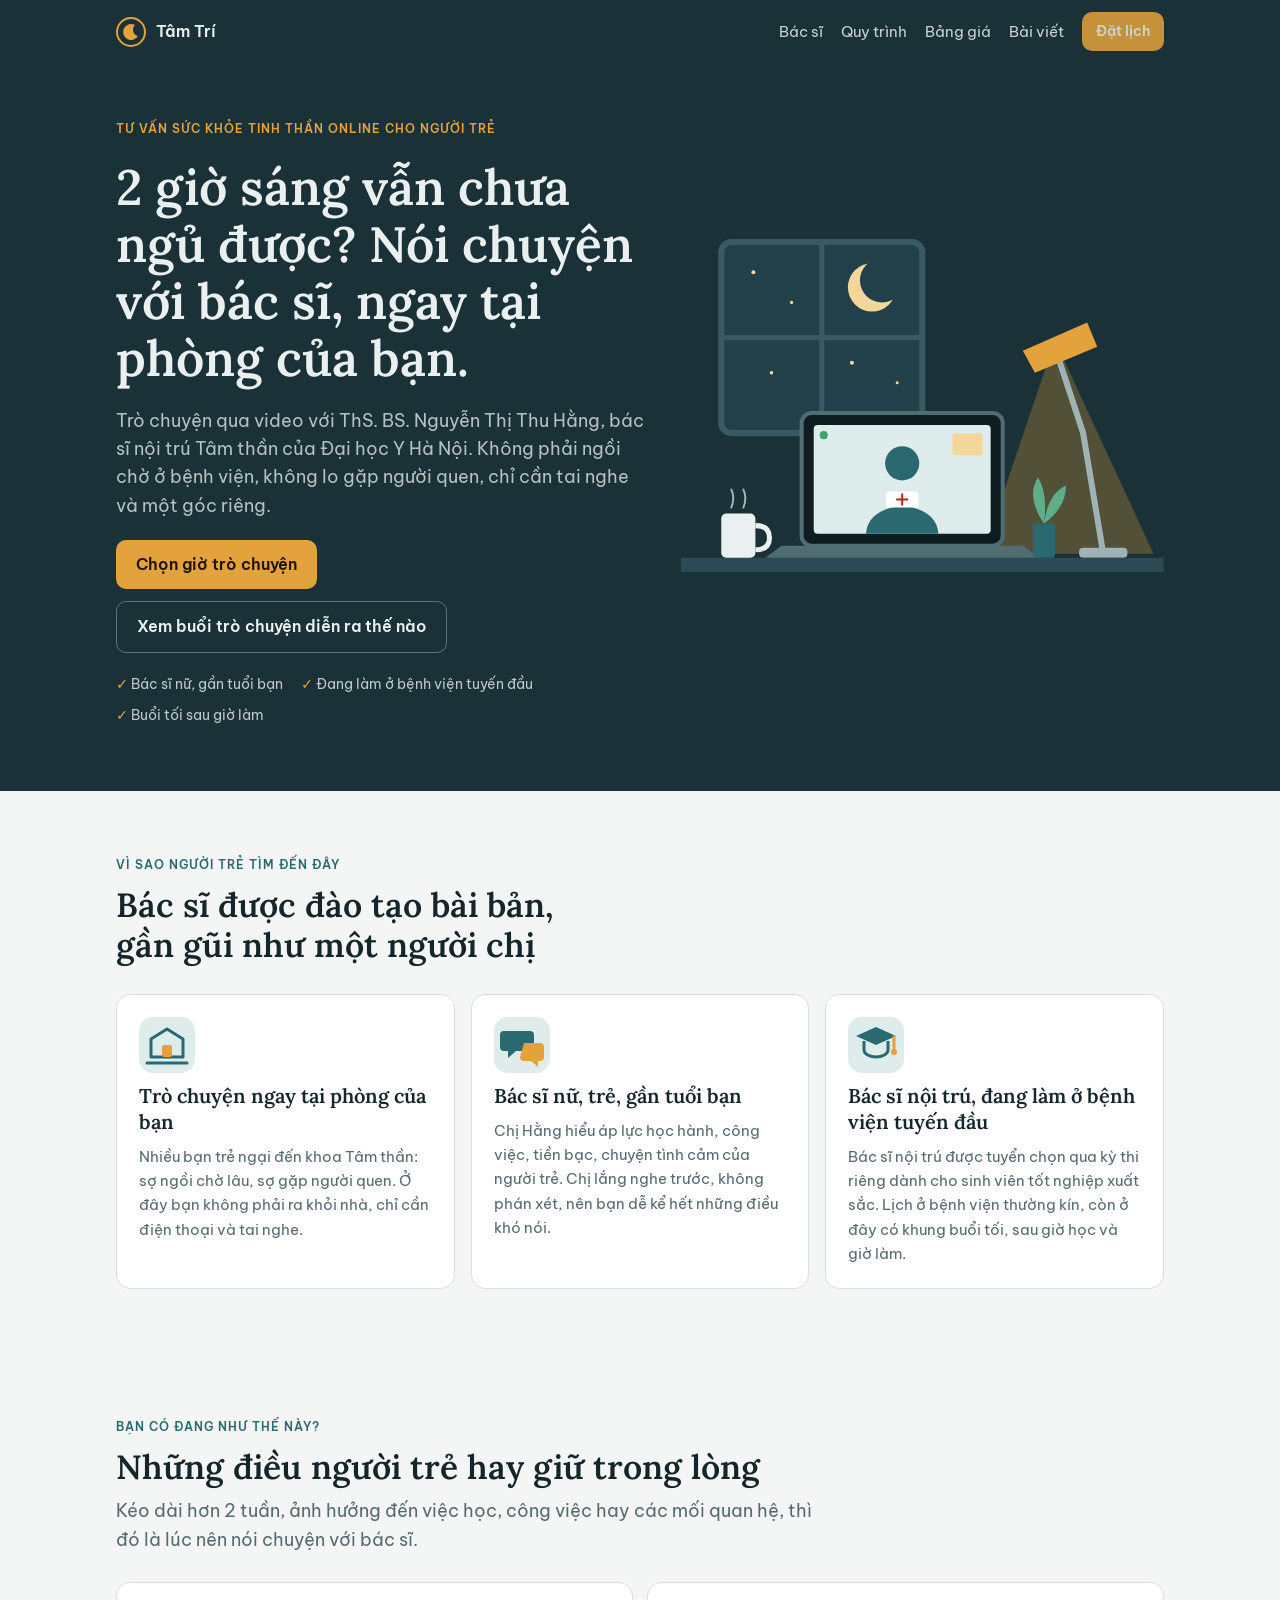
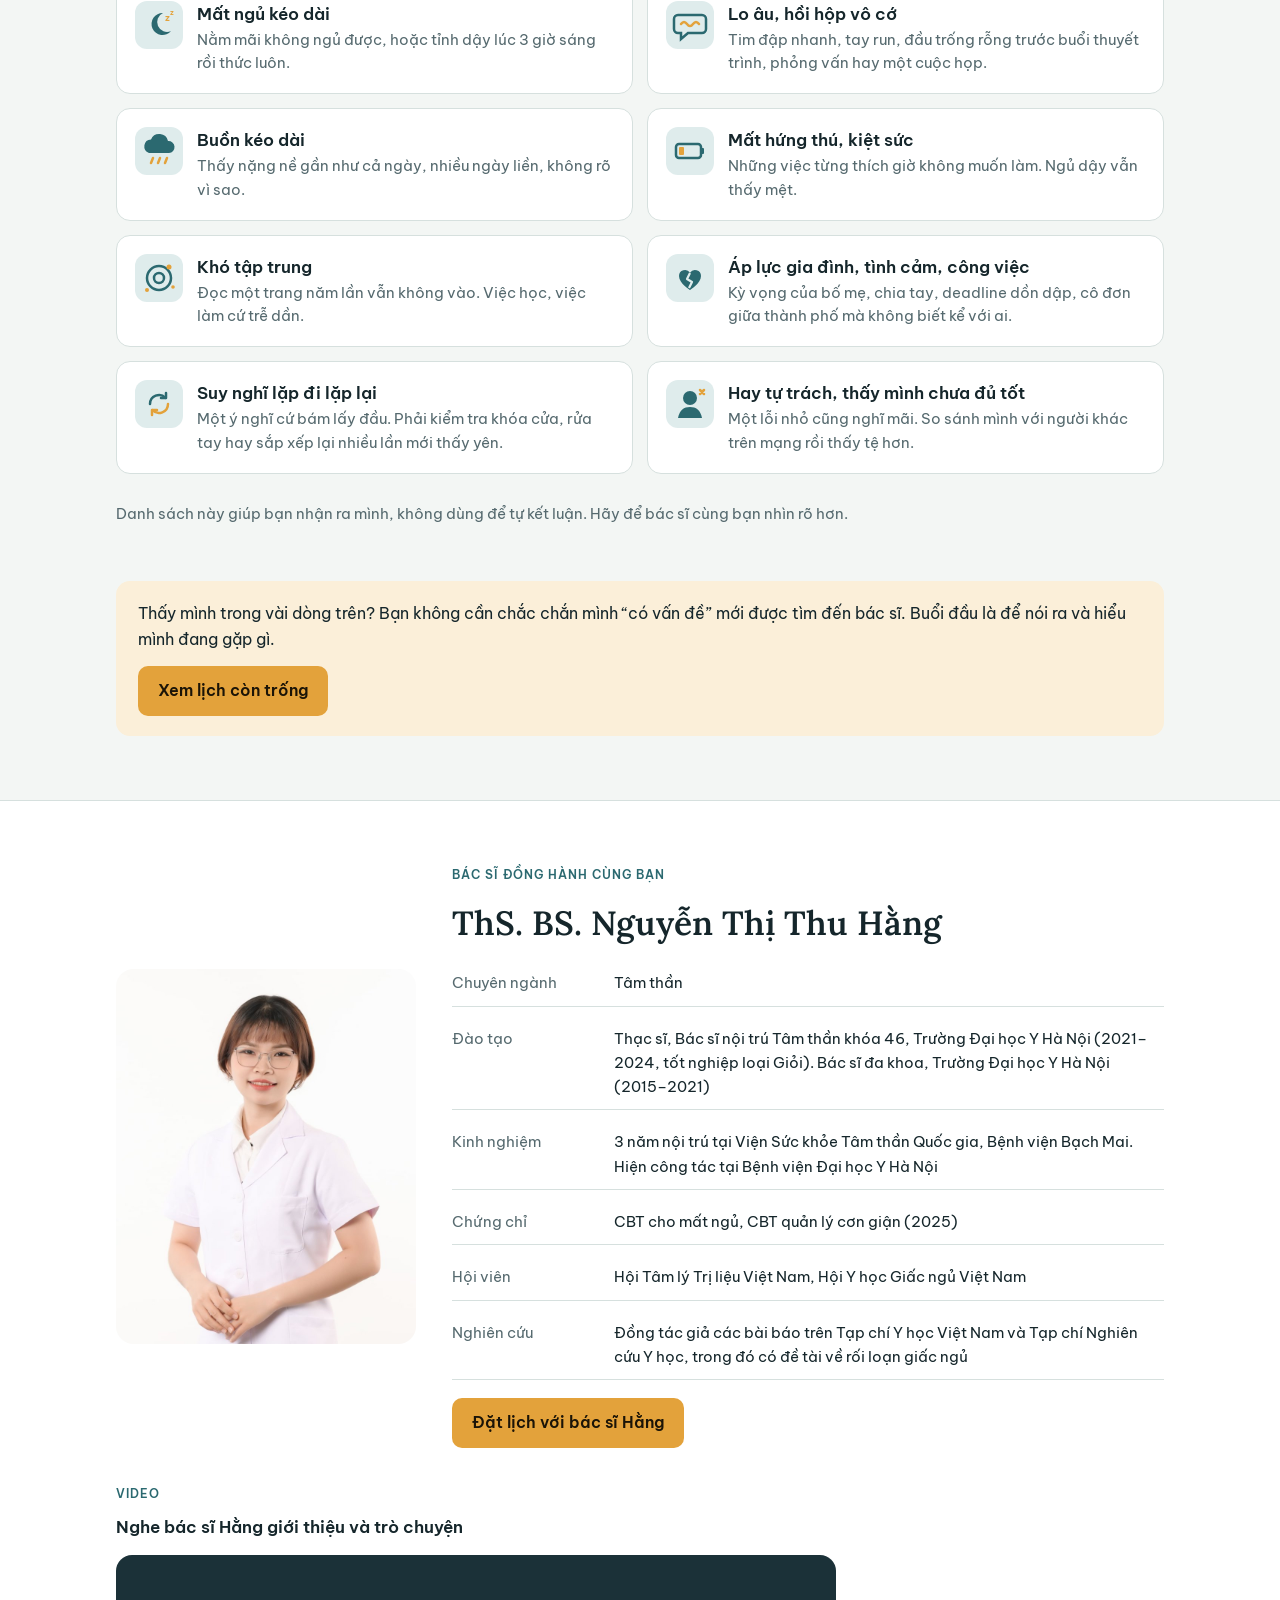
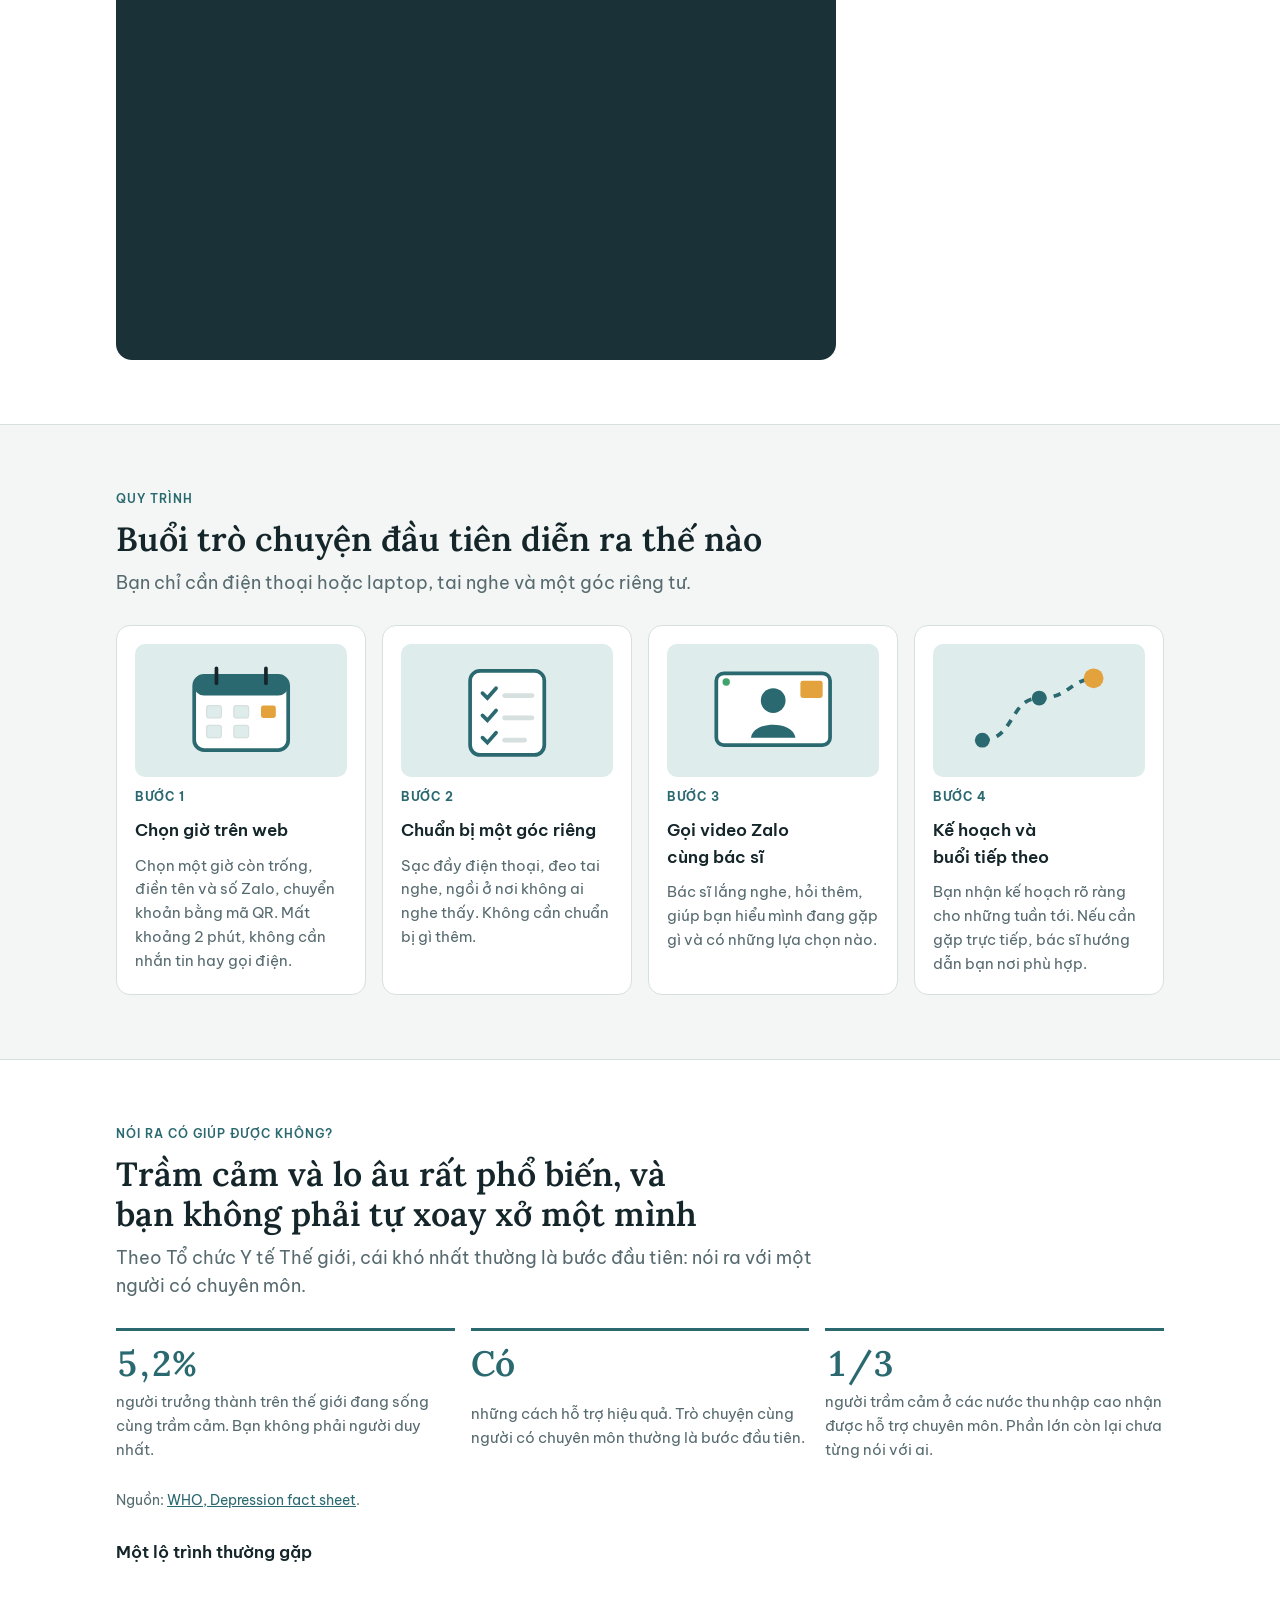
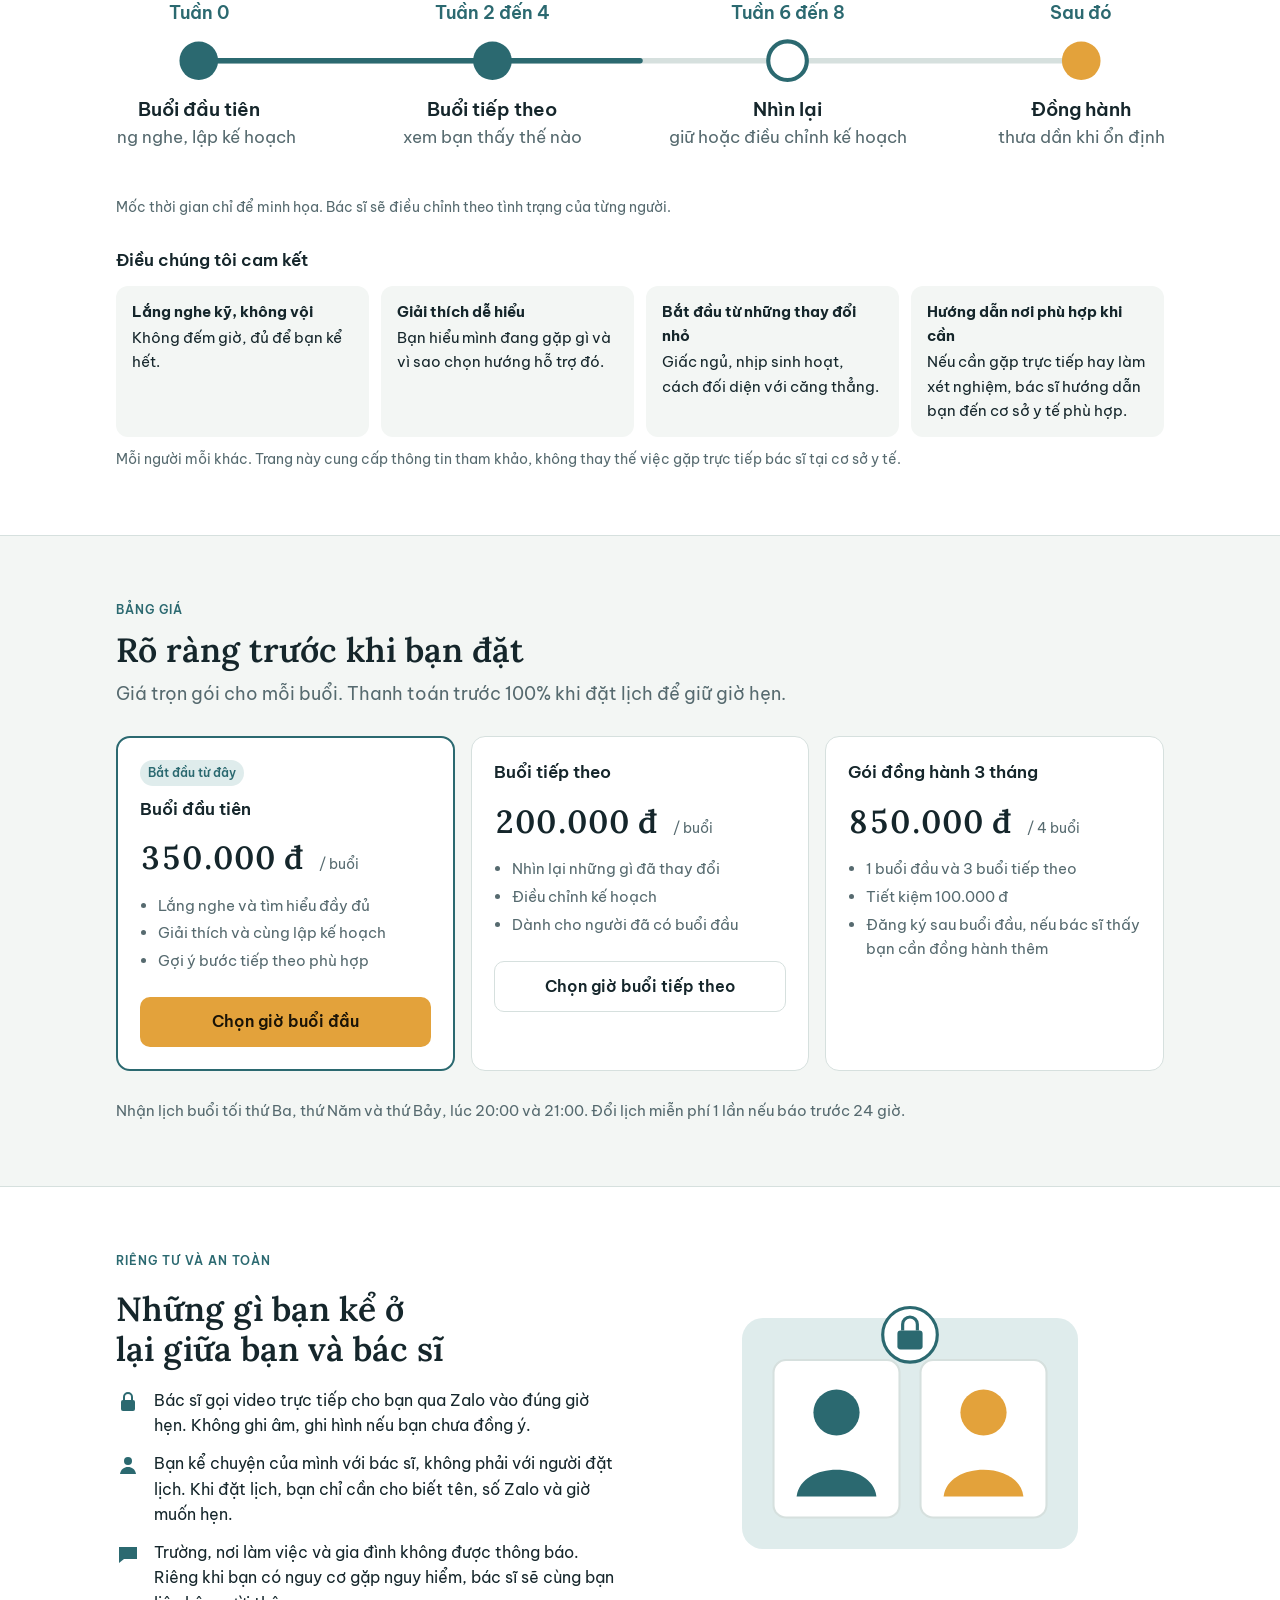
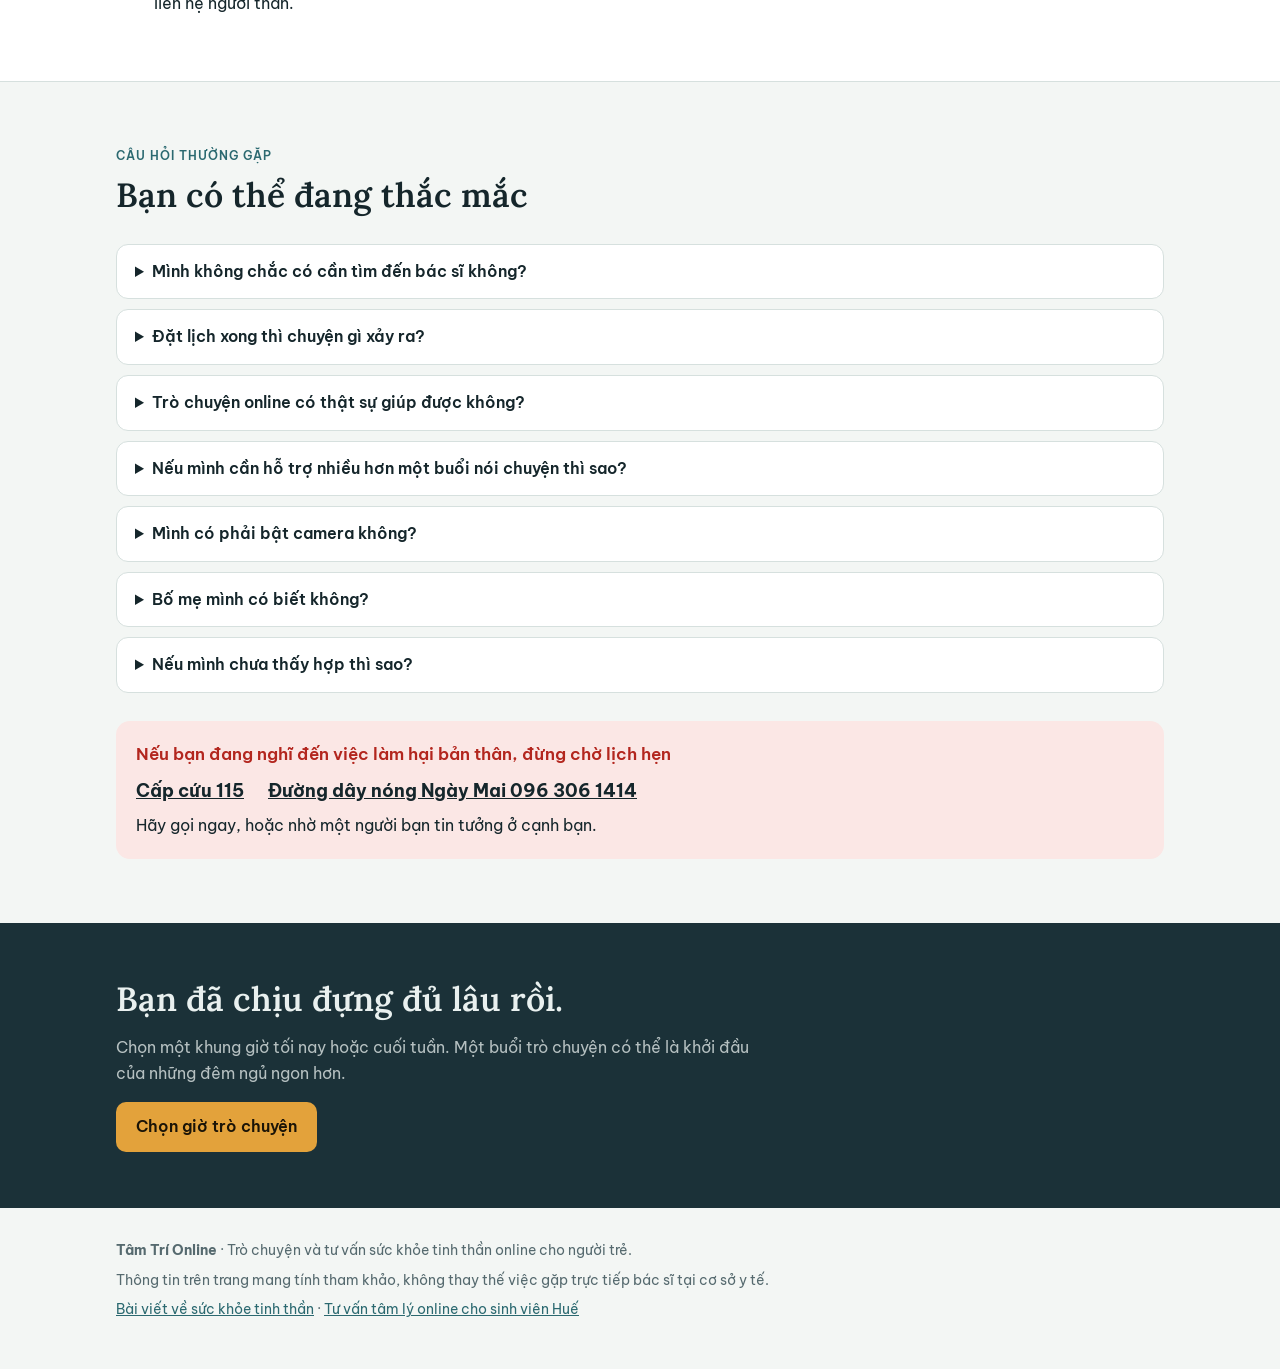
==== commit da1e6609: "Mở khung giờ theo các thứ trong tuần, lặp nhiều tuần; cập nhật lịch nhận khách T3, T5, T7 Co-Authore" ====
--- a/index.html
+++ b/index.html
@@ -228,7 +228,7 @@
         <a class="btn" href="dat-lich/">Chọn giờ trò chuyện</a>
         <a class="btn line" href="#quy-trinh" style="color:var(--night-ink);border-color:color-mix(in srgb,var(--night-ink) 35%,transparent)">Xem buổi trò chuyện diễn ra thế nào</a>
       </div>
-      <div class="hero-meta"><span>Bác sĩ nữ, gần tuổi bạn</span><span>Đang làm ở bệnh viện tuyến đầu</span><span>Buổi tối và Chủ nhật</span></div>
+      <div class="hero-meta"><span>Bác sĩ nữ, gần tuổi bạn</span><span>Đang làm ở bệnh viện tuyến đầu</span><span>Buổi tối sau giờ làm</span></div>
     </div>
     <div class="hero-art" aria-hidden="true">
       <svg viewBox="0 0 480 400">
@@ -415,7 +415,7 @@
       <div class="price"><h3>Buổi tiếp theo</h3><div class="amt">200.000&#8239;đ <small>/ buổi</small></div><ul><li>Nhìn lại những gì đã thay đổi</li><li>Điều chỉnh kế hoạch</li><li>Dành cho người đã có buổi đầu</li></ul><a class="btn line" href="dat-lich/">Chọn giờ buổi tiếp theo</a></div>
       <div class="price"><h3>Gói đồng hành 3 tháng</h3><div class="amt">850.000&#8239;đ <small>/ 4 buổi</small></div><ul><li>1 buổi đầu và 3 buổi tiếp theo</li><li>Tiết kiệm 100.000 đ</li><li>Đăng ký sau buổi đầu, nếu bác sĩ thấy bạn cần đồng hành thêm</li></ul></div>
     </div>
-    <p class="note">Nhận lịch buổi tối thứ Hai, Tư, Sáu và sáng Chủ nhật. Đổi lịch miễn phí 1 lần nếu báo trước 24 giờ.</p>
+    <p class="note">Nhận lịch buổi tối thứ Ba, thứ Năm và thứ Bảy, lúc 20:00 và 21:00. Đổi lịch miễn phí 1 lần nếu báo trước 24 giờ.</p>
   </div>
 </section>
 
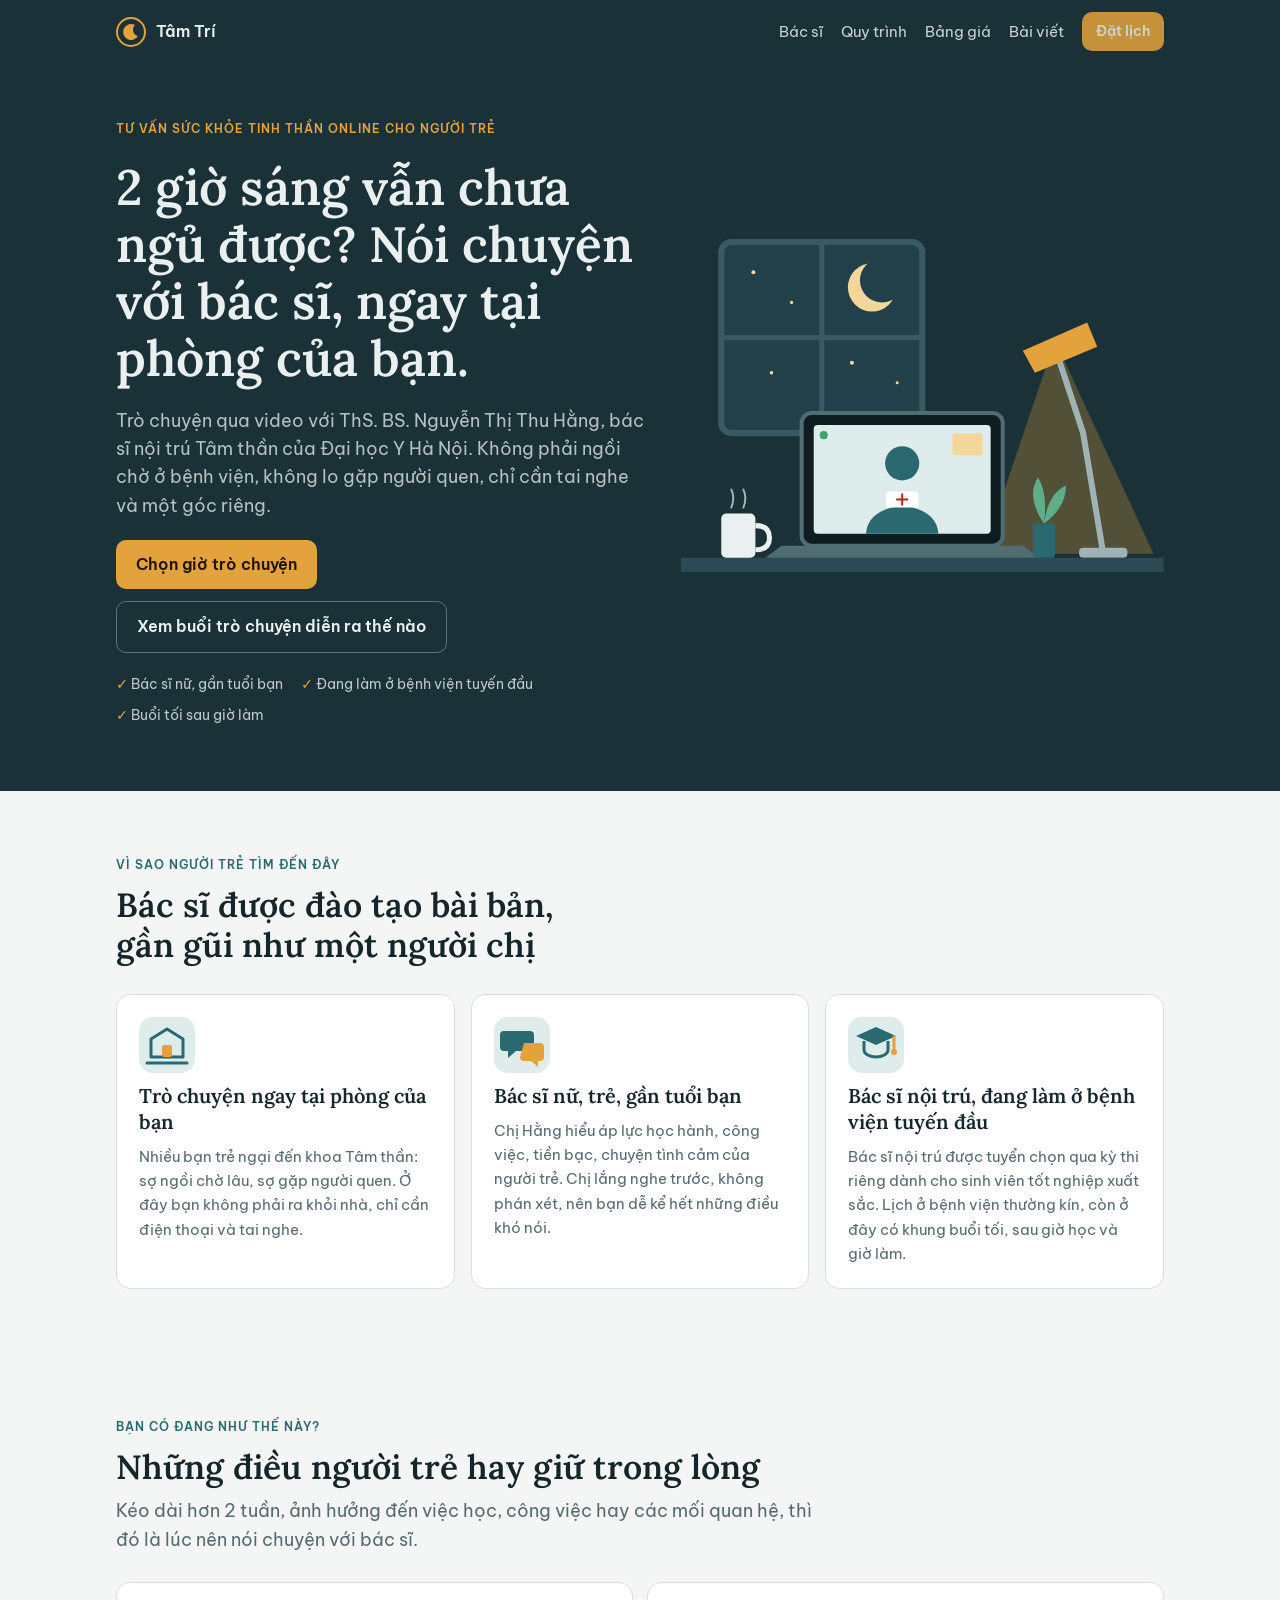
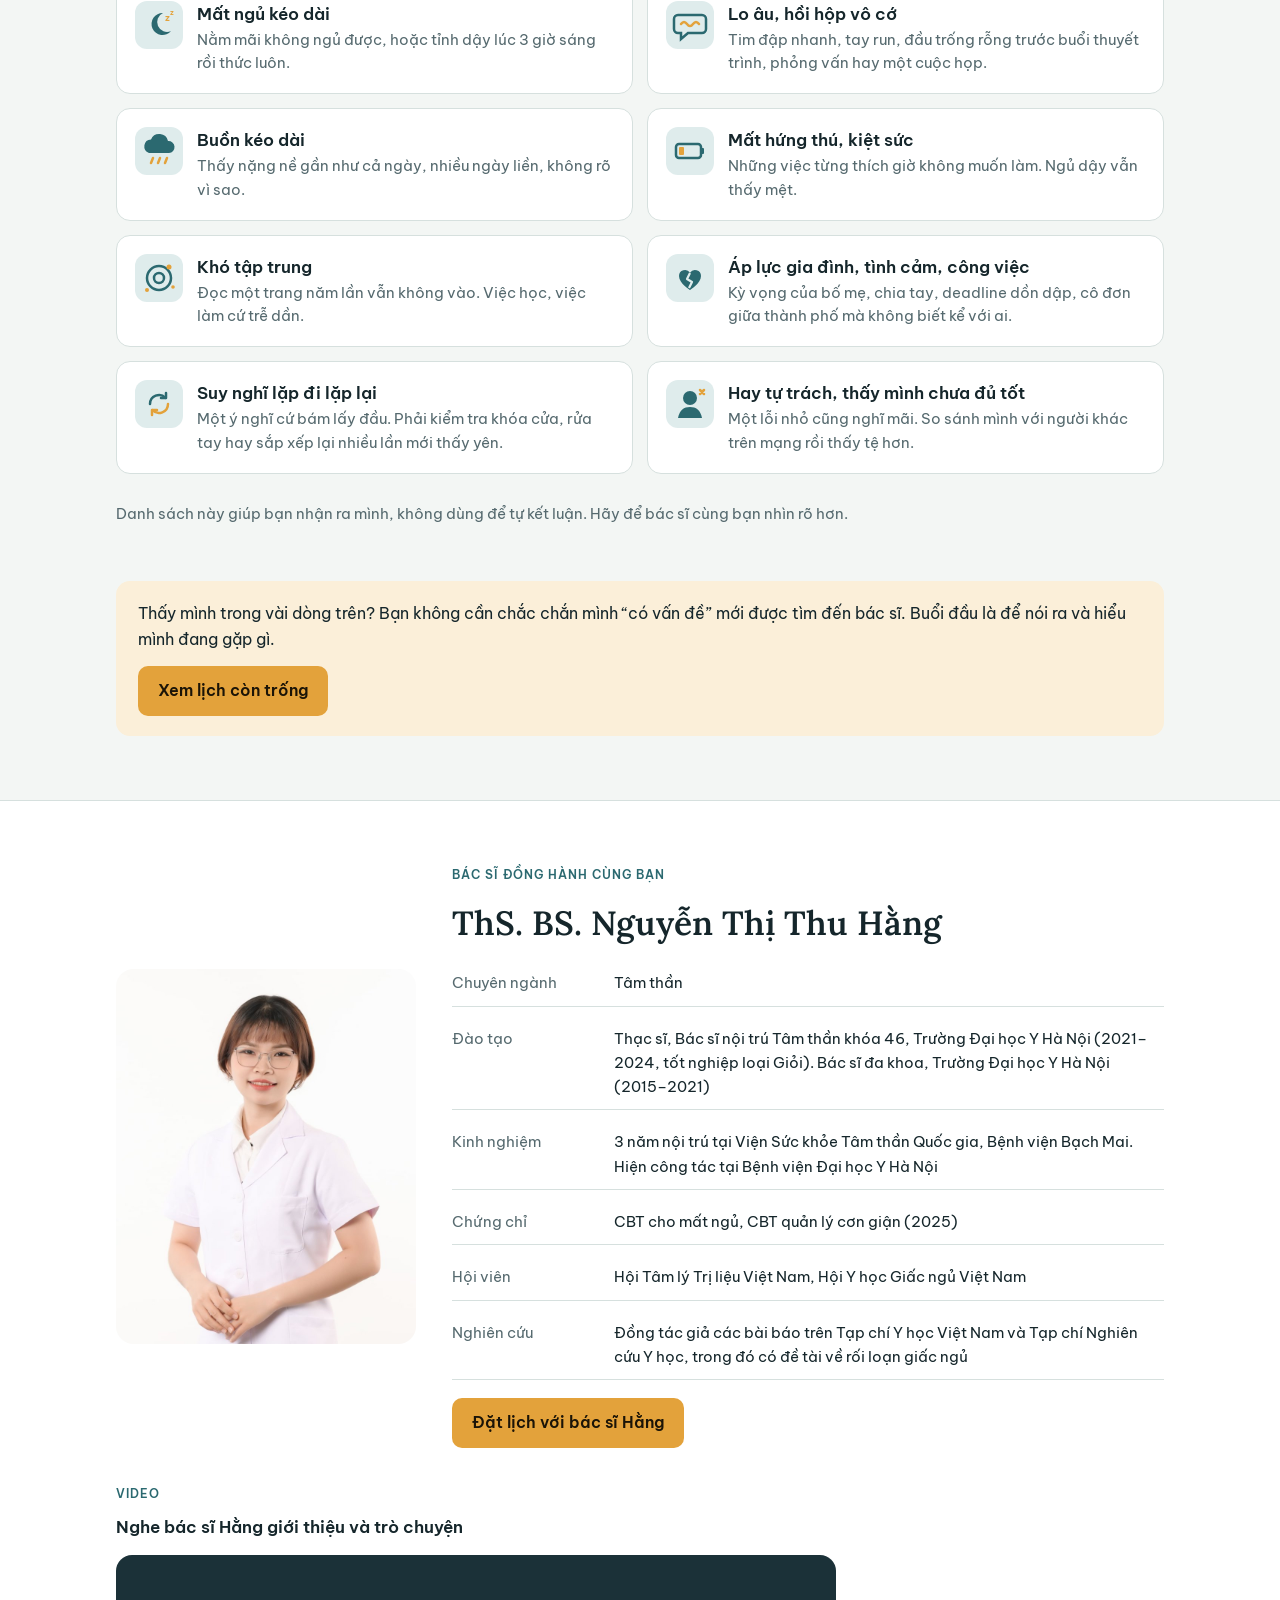
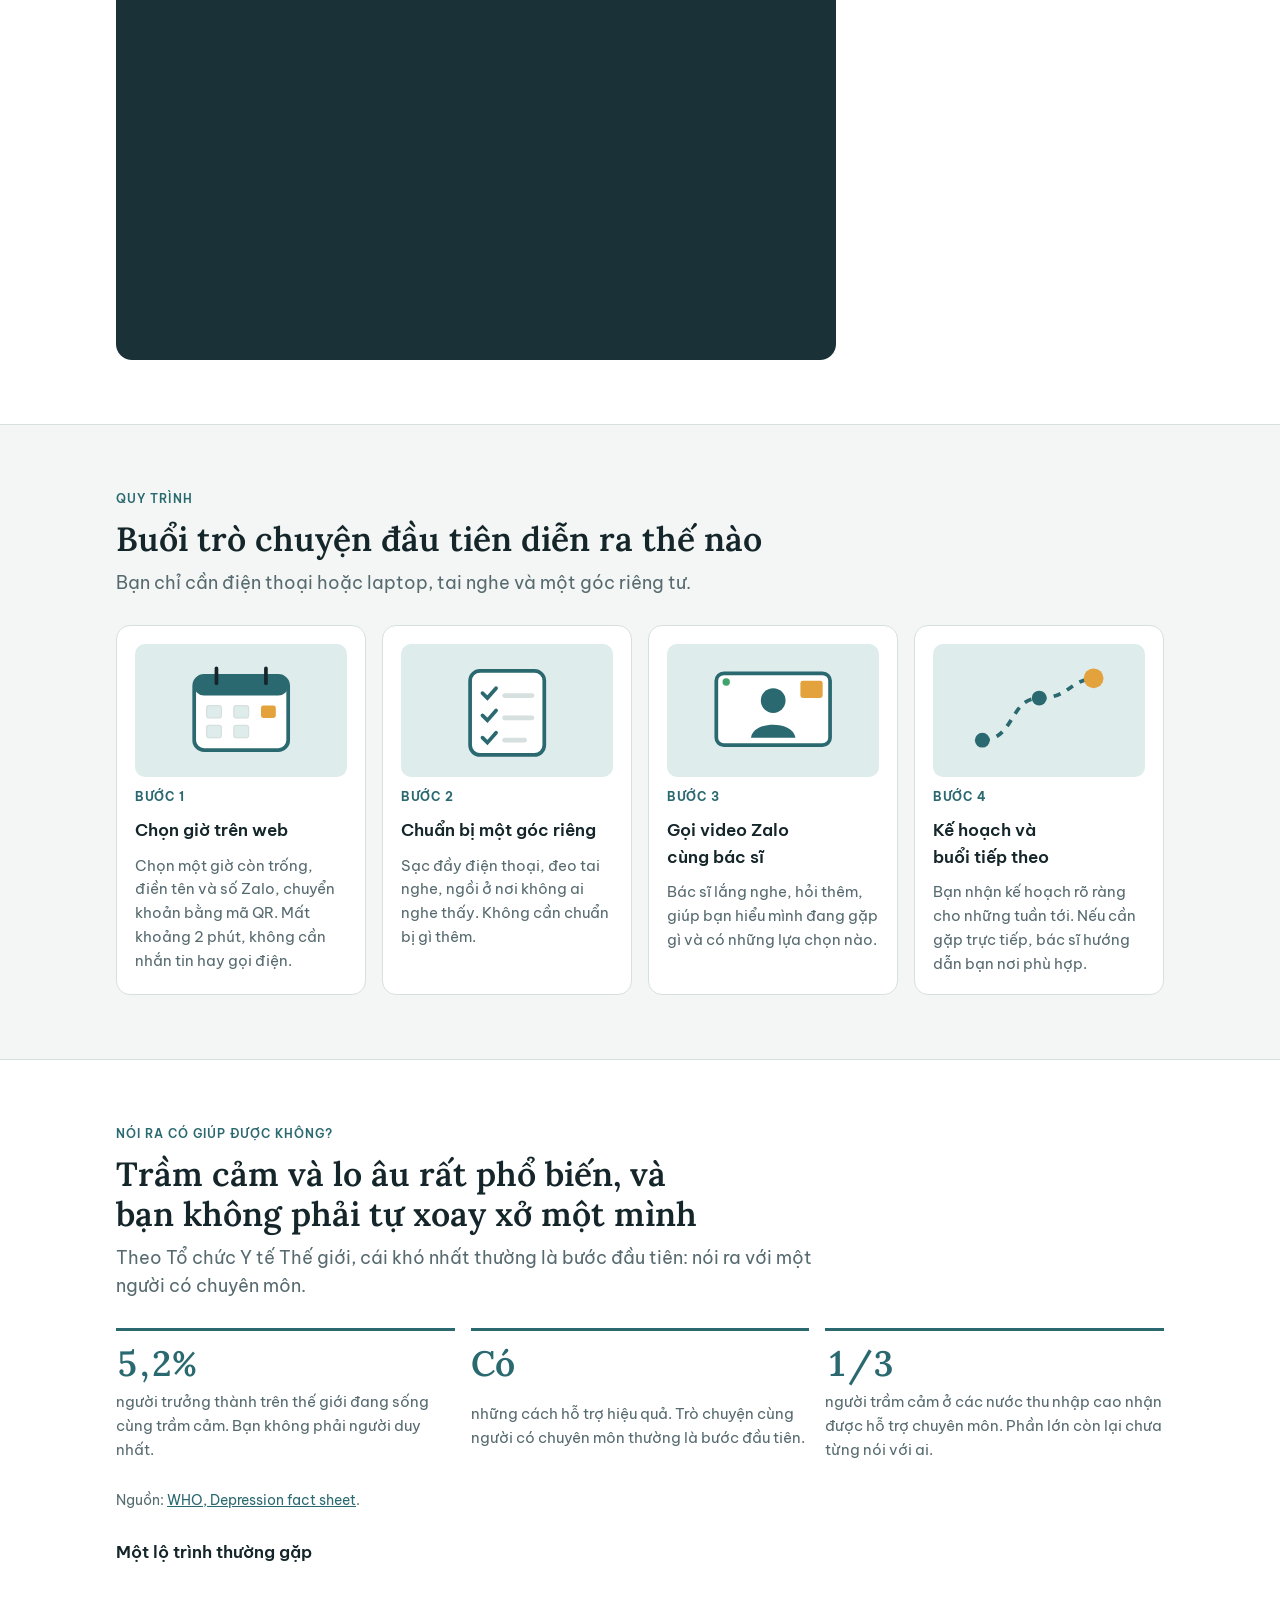
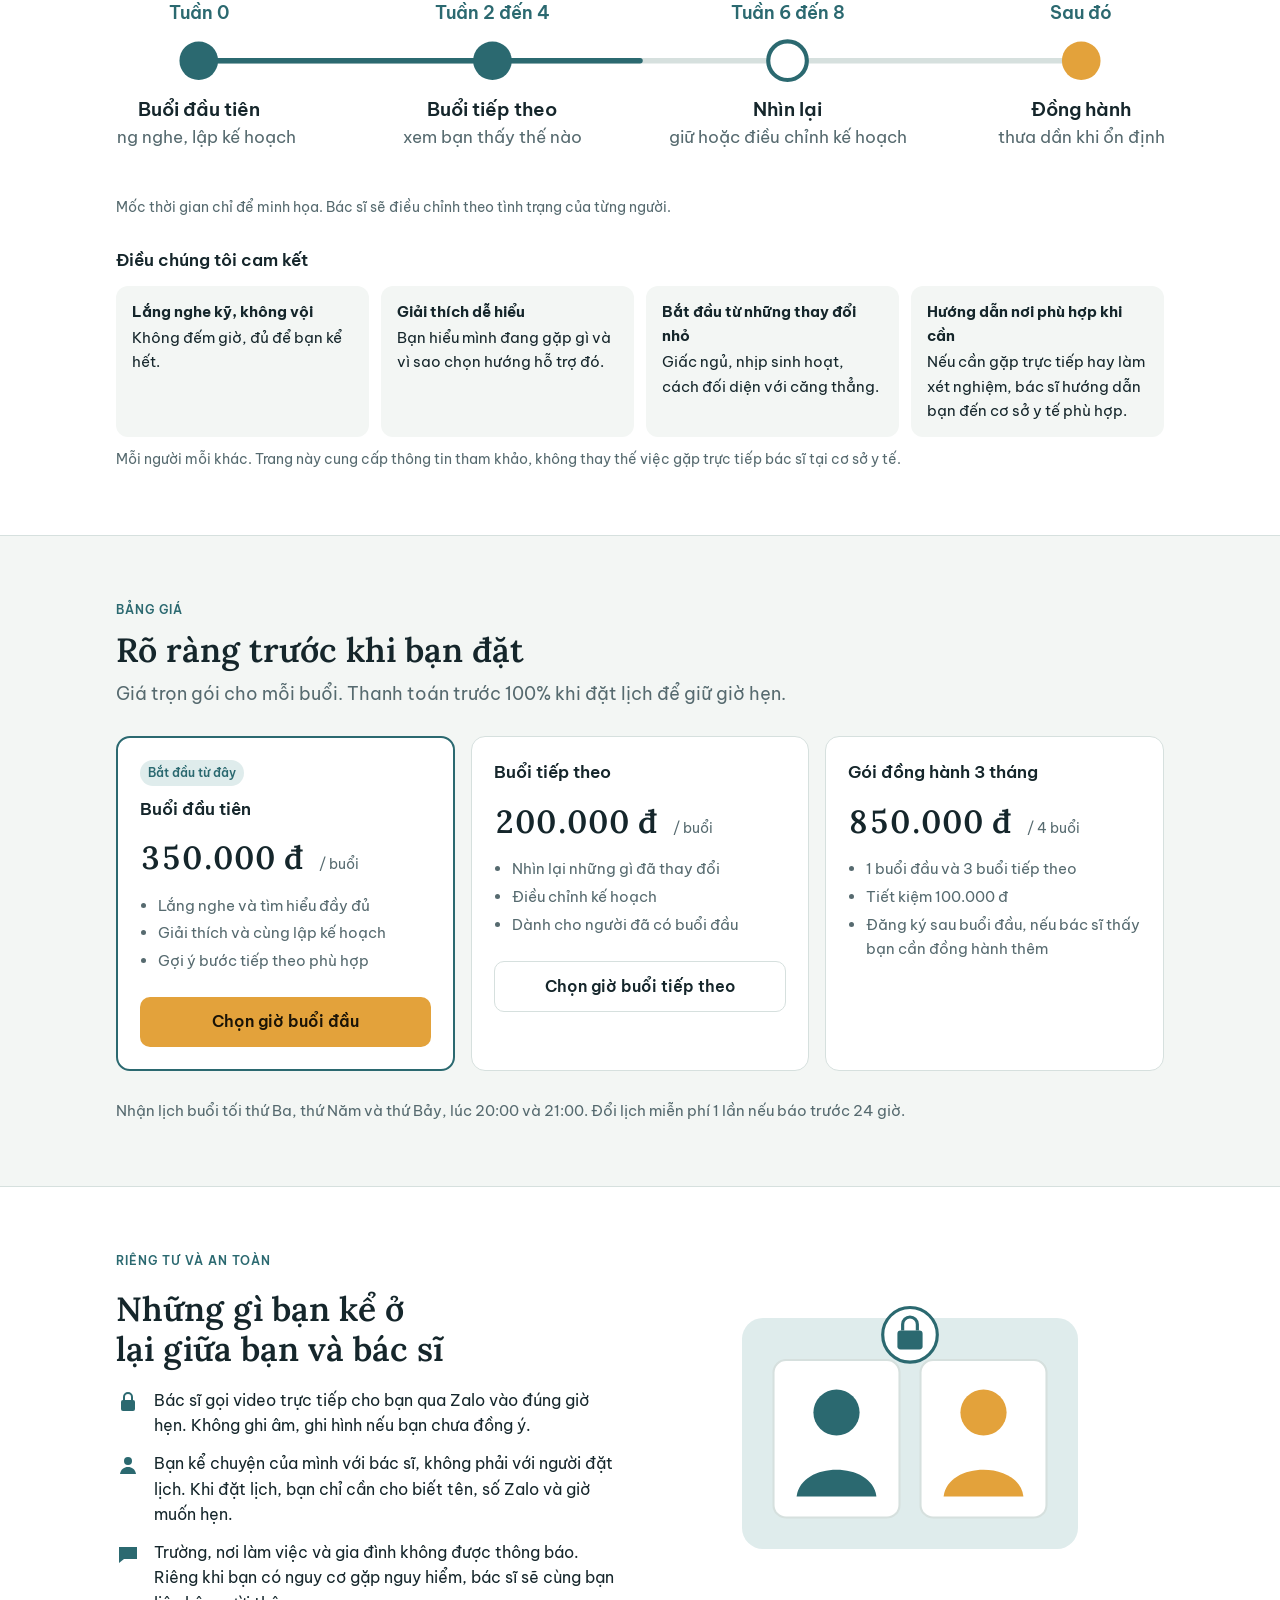
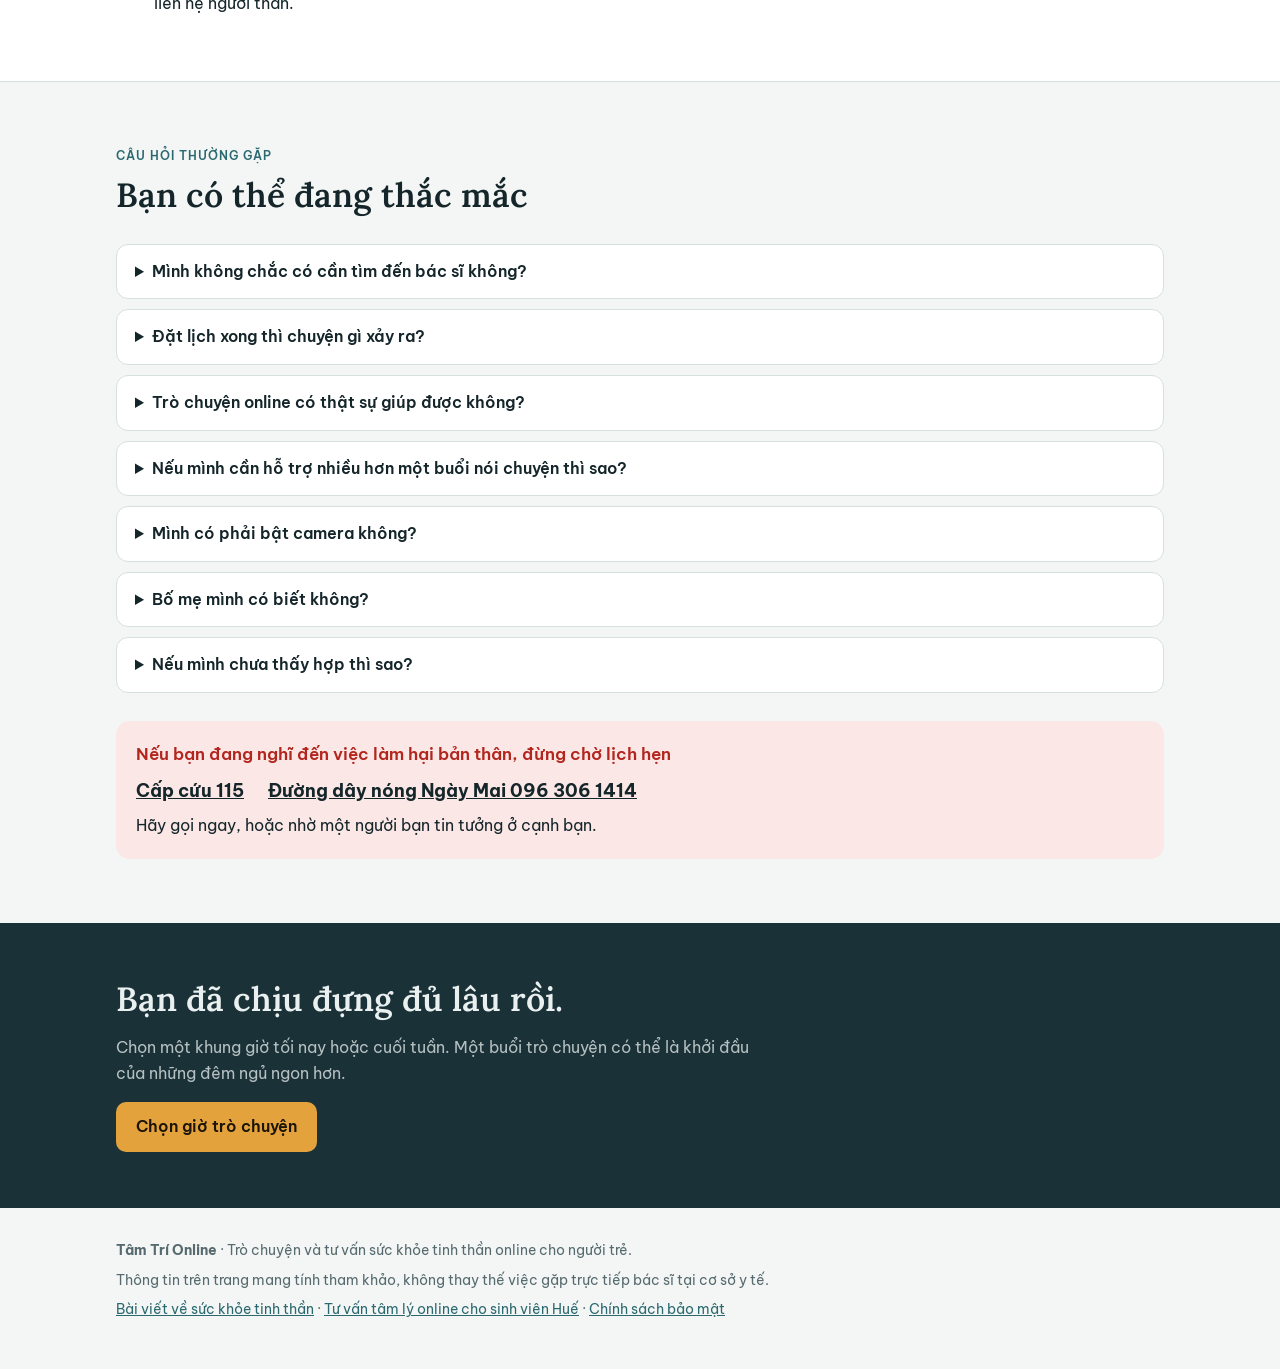
==== commit ffddc3b6: "Thêm trang Chính sách bảo mật (cần cho ứng dụng Facebook) Co-Authored-By: Claude Opus 5.5 <noreply@a" ====
--- a/index.html
+++ b/index.html
@@ -478,7 +478,7 @@
   <div class="wrap">
     <p><b>Tâm Trí Online</b> · Trò chuyện và tư vấn sức khỏe tinh thần online cho người trẻ.</p>
     <p>Thông tin trên trang mang tính tham khảo, không thay thế việc gặp trực tiếp bác sĩ tại cơ sở y tế.</p>
-    <p><a href="bai-viet/">Bài viết về sức khỏe tinh thần</a> · <a href="bai-viet/tu-van-tam-ly-sinh-vien-hue/">Tư vấn tâm lý online cho sinh viên Huế</a></p>
+    <p><a href="bai-viet/">Bài viết về sức khỏe tinh thần</a> · <a href="bai-viet/tu-van-tam-ly-sinh-vien-hue/">Tư vấn tâm lý online cho sinh viên Huế</a> · <a href="chinh-sach-bao-mat/">Chính sách bảo mật</a></p>
   </div>
 </footer>
 
